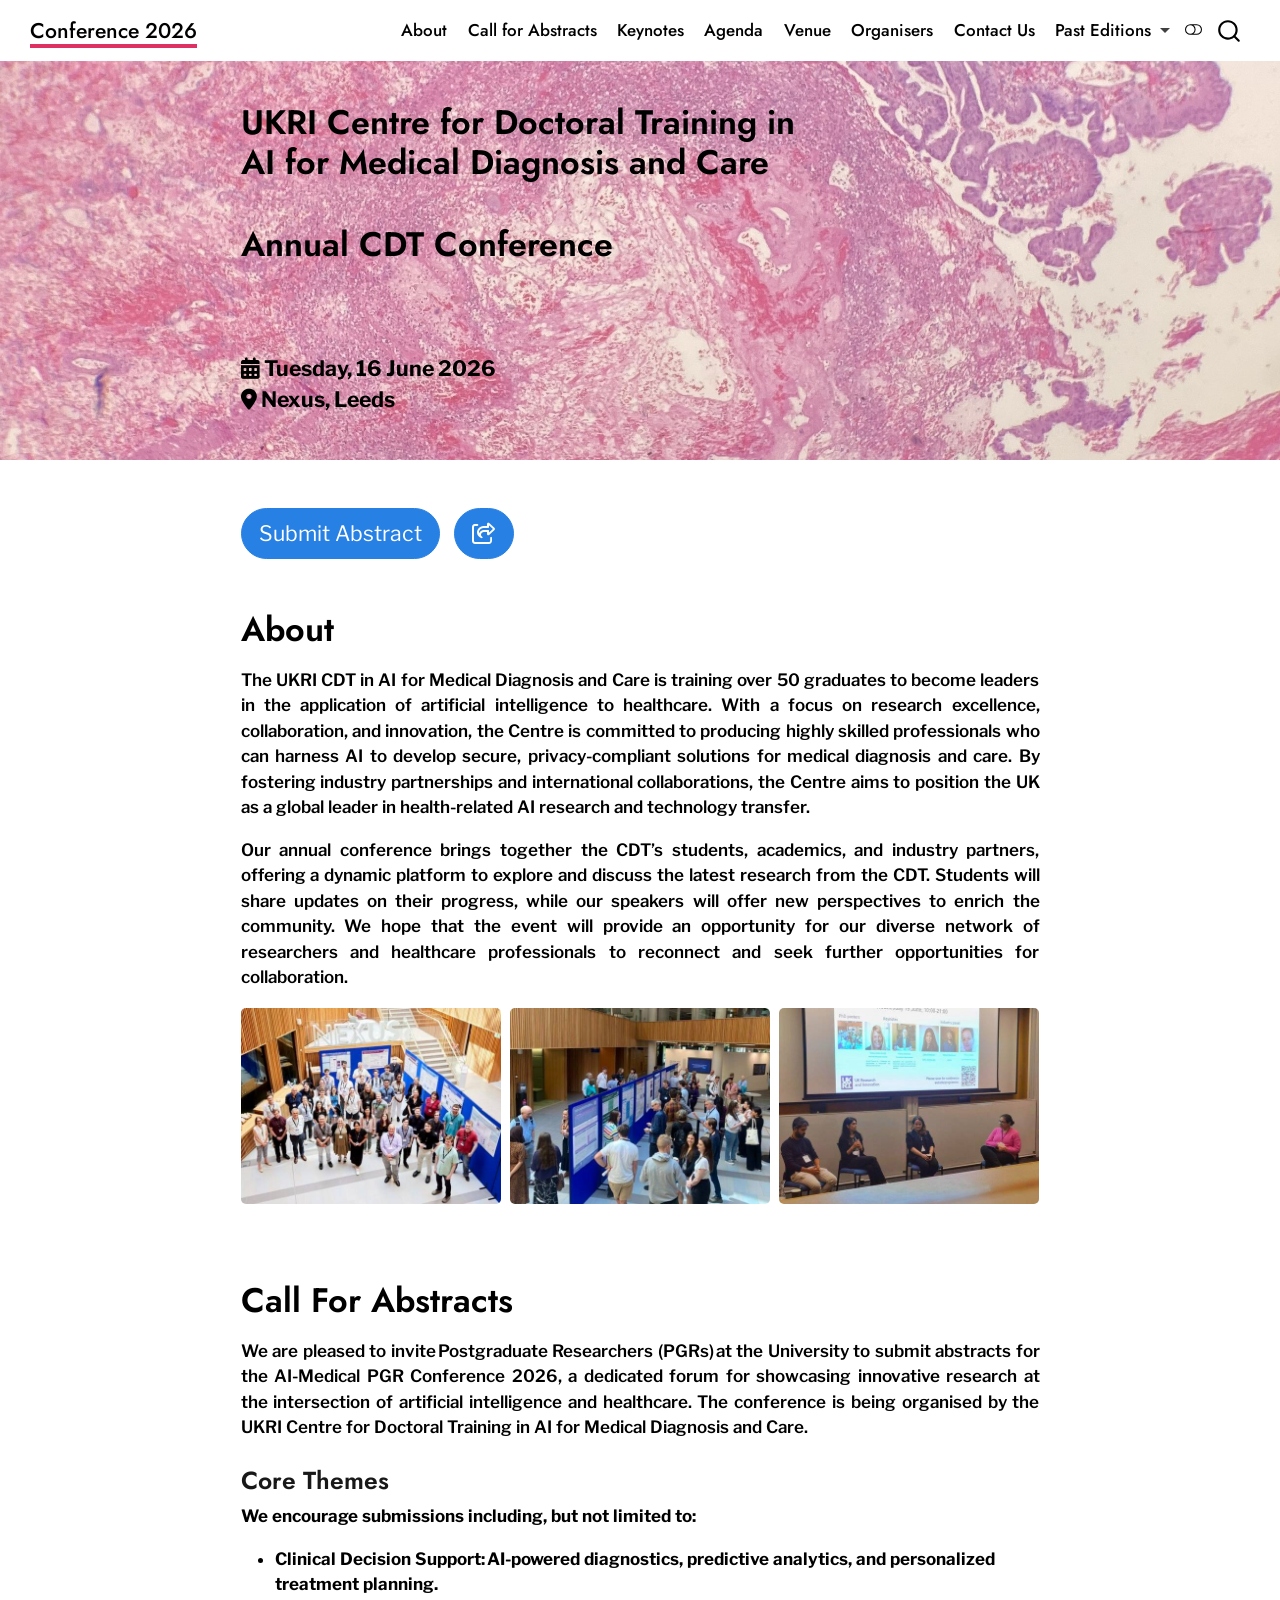
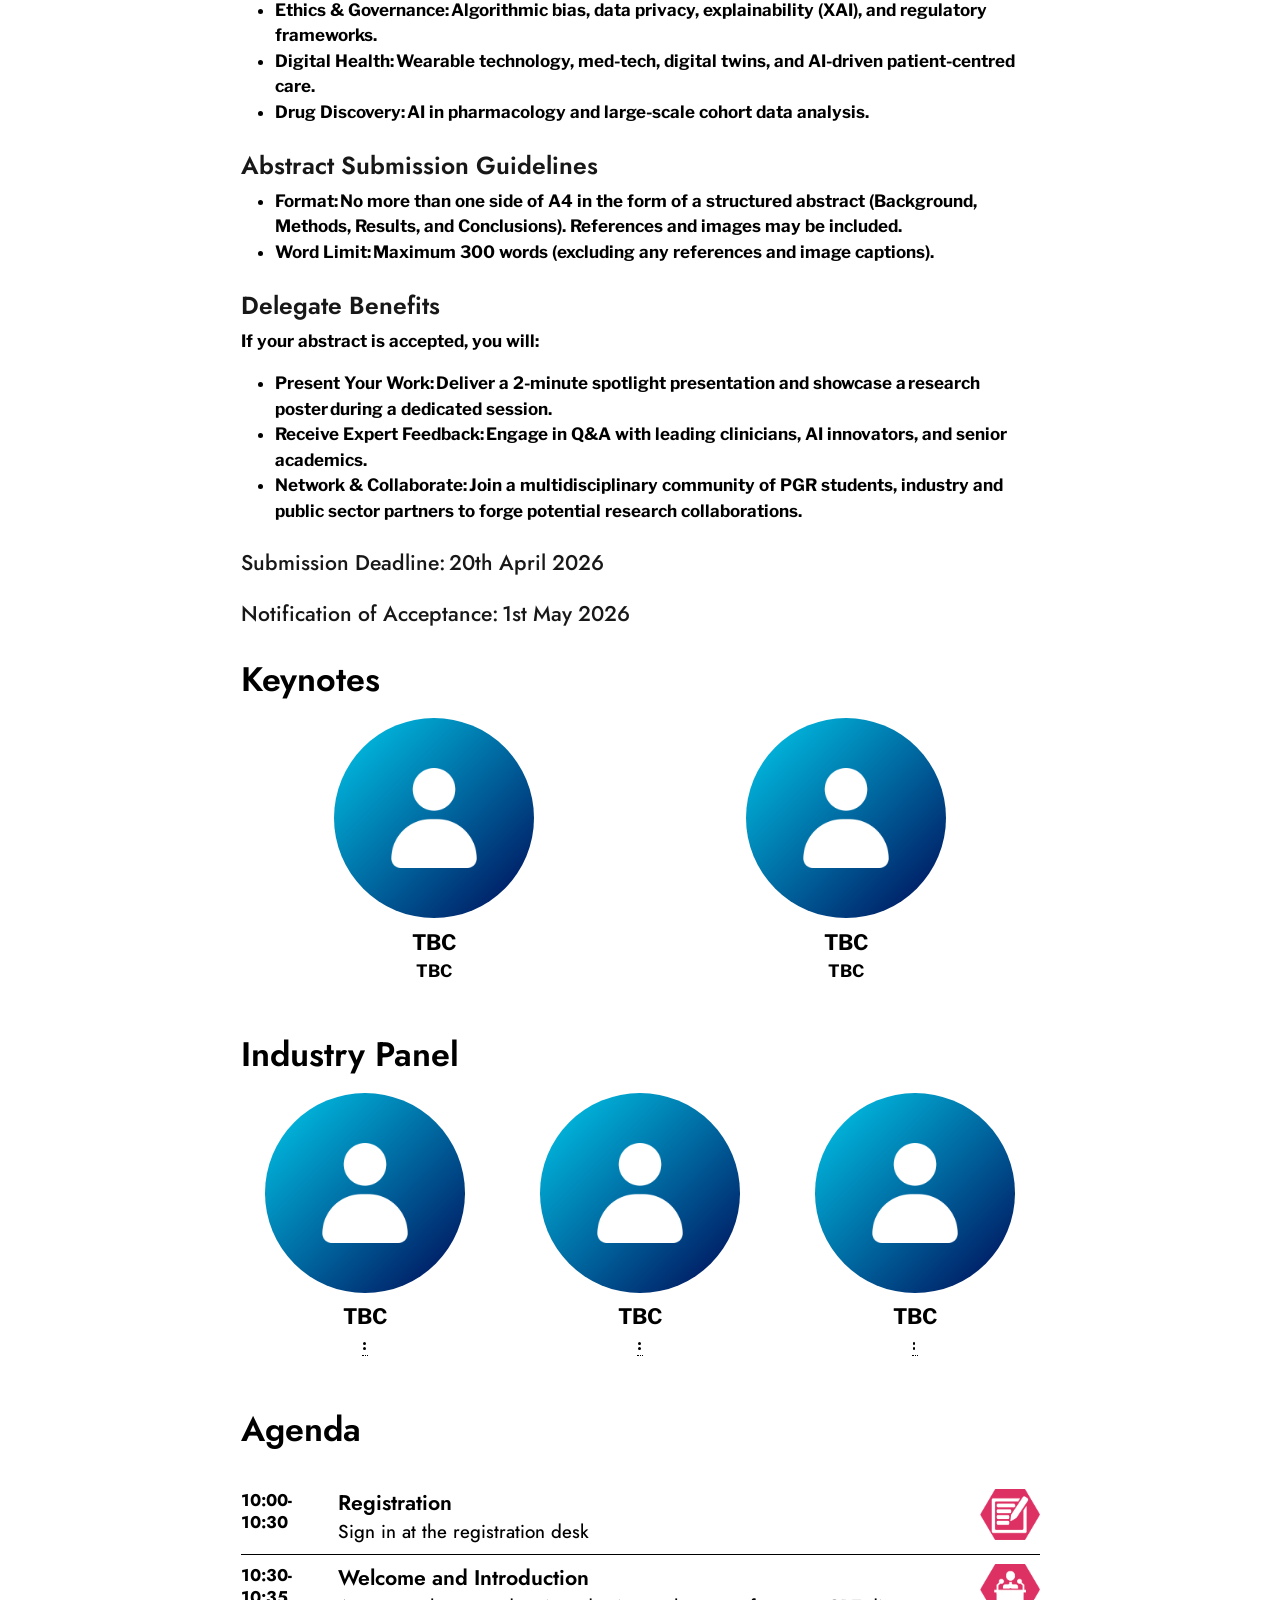
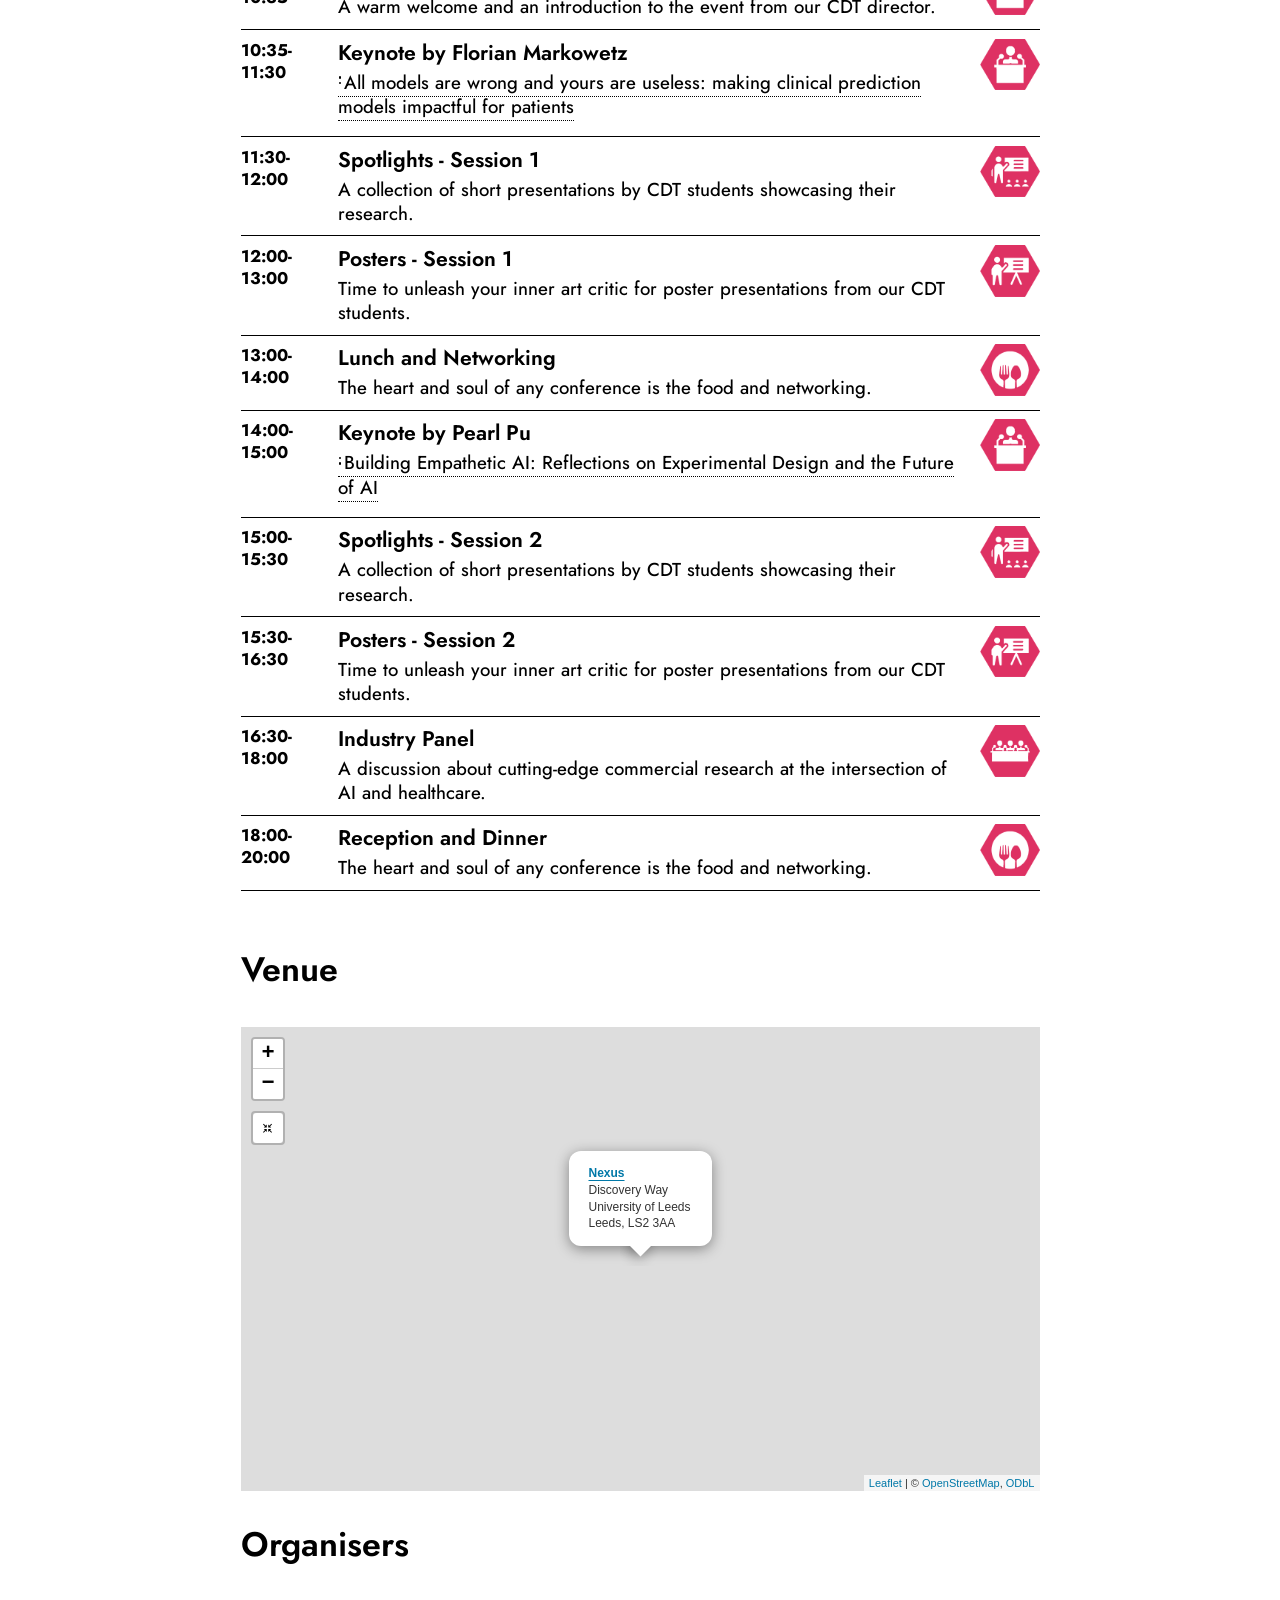
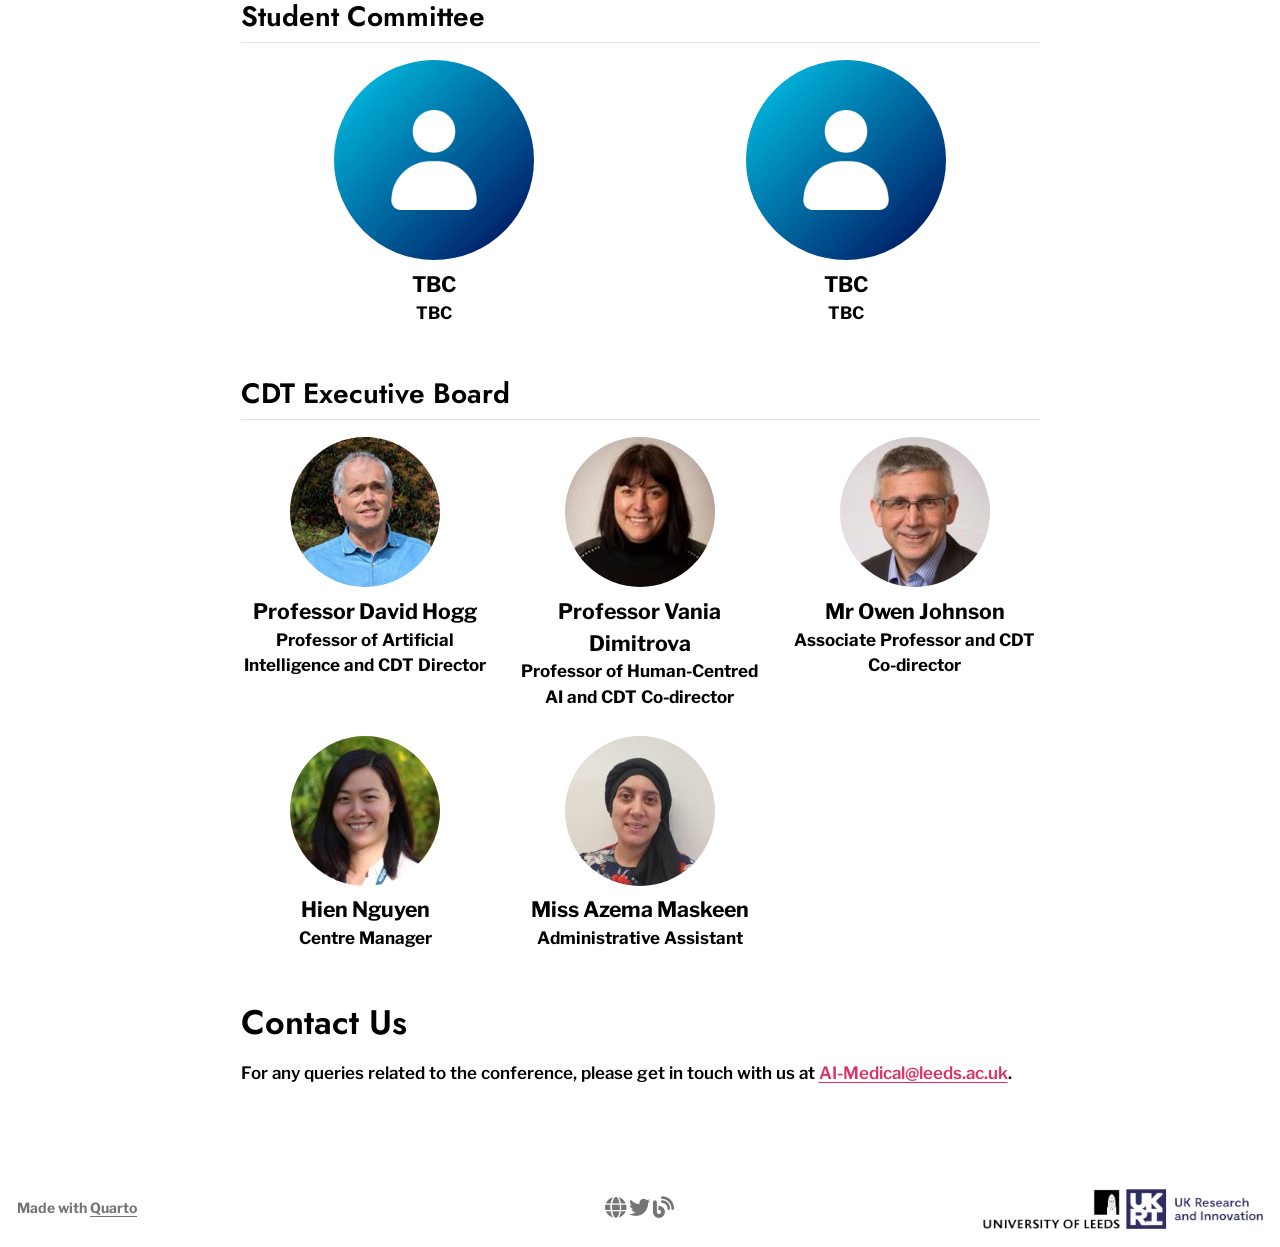
==== docs/index.html @ de6a5429 "Initial commit" ====
<!DOCTYPE html>
<html xmlns="http://www.w3.org/1999/xhtml" lang="en" xml:lang="en"><head>

<meta charset="utf-8">
<meta name="generator" content="quarto-1.6.39">

<meta name="viewport" content="width=device-width, initial-scale=1.0, user-scalable=yes">


<title>AI-Medical CDT Conference 2026 – CDT Conference</title>
<style>
code{white-space: pre-wrap;}
span.smallcaps{font-variant: small-caps;}
div.columns{display: flex; gap: min(4vw, 1.5em);}
div.column{flex: auto; overflow-x: auto;}
div.hanging-indent{margin-left: 1.5em; text-indent: -1.5em;}
ul.task-list{list-style: none;}
ul.task-list li input[type="checkbox"] {
  width: 0.8em;
  margin: 0 0.8em 0.2em -1em; /* quarto-specific, see https://github.com/quarto-dev/quarto-cli/issues/4556 */ 
  vertical-align: middle;
}
</style>


<script src="site_libs/quarto-nav/quarto-nav.js"></script>
<script src="site_libs/quarto-nav/headroom.min.js"></script>
<script src="site_libs/clipboard/clipboard.min.js"></script>
<script src="site_libs/quarto-search/autocomplete.umd.js"></script>
<script src="site_libs/quarto-search/fuse.min.js"></script>
<script src="site_libs/quarto-search/quarto-search.js"></script>
<meta name="quarto:offset" content="./">
<script src="site_libs/quarto-listing/list.min.js"></script>
<script src="site_libs/quarto-listing/quarto-listing.js"></script>
<script src="site_libs/quarto-html/quarto.js"></script>
<script src="site_libs/quarto-html/popper.min.js"></script>
<script src="site_libs/quarto-html/tippy.umd.min.js"></script>
<script src="site_libs/quarto-html/anchor.min.js"></script>
<link href="site_libs/quarto-html/tippy.css" rel="stylesheet">
<link href="site_libs/quarto-html/quarto-syntax-highlighting-e26003cea8cd680ca0c55a263523d882.css" rel="stylesheet" class="quarto-color-scheme" id="quarto-text-highlighting-styles">
<link href="site_libs/quarto-html/quarto-syntax-highlighting-dark-d166b450ba5a8e9f7a0ab969bf6592c1.css" rel="prefetch" class="quarto-color-scheme quarto-color-alternate" id="quarto-text-highlighting-styles">
<script src="site_libs/bootstrap/bootstrap.min.js"></script>
<link href="site_libs/bootstrap/bootstrap-icons.css" rel="stylesheet">
<link href="site_libs/bootstrap/bootstrap-dc52b87512431a1b516de2d7f1ce250f.min.css" rel="stylesheet" append-hash="true" class="quarto-color-scheme" id="quarto-bootstrap" data-mode="light">
<link href="site_libs/bootstrap/bootstrap-dark-e95aaa251c2e192f93ed02ab3acf6971.min.css" rel="prefetch" append-hash="true" class="quarto-color-scheme quarto-color-alternate" id="quarto-bootstrap" data-mode="dark">
<link href="site_libs/quarto-contrib/fontawesome6-1.2.0/all.min.css" rel="stylesheet">
<link href="site_libs/quarto-contrib/fontawesome6-1.2.0/latex-fontsize.css" rel="stylesheet">
<script src="site_libs/quarto-contrib/glightbox/glightbox.min.js"></script>
<link href="site_libs/quarto-contrib/glightbox/glightbox.min.css" rel="stylesheet">
<link href="site_libs/quarto-contrib/glightbox/lightbox.css" rel="stylesheet">
<script id="quarto-search-options" type="application/json">{
  "location": "navbar",
  "copy-button": false,
  "collapse-after": 3,
  "panel-placement": "end",
  "type": "overlay",
  "limit": 50,
  "keyboard-shortcut": [
    "f",
    "/",
    "s"
  ],
  "show-item-context": false,
  "language": {
    "search-no-results-text": "No results",
    "search-matching-documents-text": "matching documents",
    "search-copy-link-title": "Copy link to search",
    "search-hide-matches-text": "Hide additional matches",
    "search-more-match-text": "more match in this document",
    "search-more-matches-text": "more matches in this document",
    "search-clear-button-title": "Clear",
    "search-text-placeholder": "",
    "search-detached-cancel-button-title": "Cancel",
    "search-submit-button-title": "Submit",
    "search-label": "Search"
  }
}</script>
<script>

  window.document.addEventListener("DOMContentLoaded", function (_event) {
    const listingTargetEl = window.document.querySelector('#listing-keynotes .list');
    if (!listingTargetEl) {
      // No listing discovered, do not attach.
      return; 
    }

    const options = {
      valueNames: ['listing-name','listing-affiliation','listing-image','listing-href',{ data: ['index'] },{ data: ['categories'] }],
      
      searchColumns: ["listing-name","listing-affiliation","listing-image","listing-href"],
    };

    window['quarto-listings'] = window['quarto-listings'] || {};
    window['quarto-listings']['listing-keynotes'] = new List('listing-keynotes', options);

    if (window['quarto-listing-loaded']) {
      window['quarto-listing-loaded']();
    }
  });

  window.addEventListener('hashchange',() => {
    if (window['quarto-listing-loaded']) {
      window['quarto-listing-loaded']();
    }
  })
  

  window.document.addEventListener("DOMContentLoaded", function (_event) {
    const listingTargetEl = window.document.querySelector('#listing-exec .list');
    if (!listingTargetEl) {
      // No listing discovered, do not attach.
      return; 
    }

    const options = {
      valueNames: ['listing-name','listing-role','listing-image','listing-href',{ data: ['index'] },{ data: ['categories'] }],
      
      searchColumns: ["listing-name","listing-role","listing-image","listing-href"],
    };

    window['quarto-listings'] = window['quarto-listings'] || {};
    window['quarto-listings']['listing-exec'] = new List('listing-exec', options);

    if (window['quarto-listing-loaded']) {
      window['quarto-listing-loaded']();
    }
  });

  window.addEventListener('hashchange',() => {
    if (window['quarto-listing-loaded']) {
      window['quarto-listing-loaded']();
    }
  })
  

  window.document.addEventListener("DOMContentLoaded", function (_event) {
    const listingTargetEl = window.document.querySelector('#listing-students .list');
    if (!listingTargetEl) {
      // No listing discovered, do not attach.
      return; 
    }

    const options = {
      valueNames: ['listing-name','listing-role','listing-image','listing-href',{ data: ['index'] },{ data: ['categories'] }],
      
      searchColumns: ["listing-name","listing-role","listing-image","listing-href"],
    };

    window['quarto-listings'] = window['quarto-listings'] || {};
    window['quarto-listings']['listing-students'] = new List('listing-students', options);

    if (window['quarto-listing-loaded']) {
      window['quarto-listing-loaded']();
    }
  });

  window.addEventListener('hashchange',() => {
    if (window['quarto-listing-loaded']) {
      window['quarto-listing-loaded']();
    }
  })
  

  window.document.addEventListener("DOMContentLoaded", function (_event) {
    const listingTargetEl = window.document.querySelector('#listing-agenda .list');
    if (!listingTargetEl) {
      // No listing discovered, do not attach.
      return; 
    }

    const options = {
      valueNames: ['listing-time','listing-title','listing-description','listing-logo','listing-abstract',{ data: ['index'] },{ data: ['categories'] }],
      
      searchColumns: ["listing-time","listing-title","listing-description","listing-logo","listing-abstract"],
    };

    window['quarto-listings'] = window['quarto-listings'] || {};
    window['quarto-listings']['listing-agenda'] = new List('listing-agenda', options);

    if (window['quarto-listing-loaded']) {
      window['quarto-listing-loaded']();
    }
  });

  window.addEventListener('hashchange',() => {
    if (window['quarto-listing-loaded']) {
      window['quarto-listing-loaded']();
    }
  })
  

  window.document.addEventListener("DOMContentLoaded", function (_event) {
    const listingTargetEl = window.document.querySelector('#listing-gallery .list');
    if (!listingTargetEl) {
      // No listing discovered, do not attach.
      return; 
    }

    const options = {
      valueNames: ['listing-description',{ data: ['index'] },{ data: ['categories'] }],
      
      searchColumns: ["listing-description"],
    };

    window['quarto-listings'] = window['quarto-listings'] || {};
    window['quarto-listings']['listing-gallery'] = new List('listing-gallery', options);

    if (window['quarto-listing-loaded']) {
      window['quarto-listing-loaded']();
    }
  });

  window.addEventListener('hashchange',() => {
    if (window['quarto-listing-loaded']) {
      window['quarto-listing-loaded']();
    }
  })
  

  window.document.addEventListener("DOMContentLoaded", function (_event) {
    const listingTargetEl = window.document.querySelector('#listing-panel .list');
    if (!listingTargetEl) {
      // No listing discovered, do not attach.
      return; 
    }

    const options = {
      valueNames: ['listing-name','listing-affiliation','listing-role','listing-image','listing-href','listing-bio',{ data: ['index'] },{ data: ['categories'] }],
      
      searchColumns: ["listing-name","listing-affiliation","listing-role","listing-image","listing-href","listing-bio"],
    };

    window['quarto-listings'] = window['quarto-listings'] || {};
    window['quarto-listings']['listing-panel'] = new List('listing-panel', options);

    if (window['quarto-listing-loaded']) {
      window['quarto-listing-loaded']();
    }
  });

  window.addEventListener('hashchange',() => {
    if (window['quarto-listing-loaded']) {
      window['quarto-listing-loaded']();
    }
  })
  </script>
<style>html{ scroll-behavior: smooth; }</style>
<style>

      .quarto-title-block .quarto-title-banner h1,
      .quarto-title-block .quarto-title-banner h2,
      .quarto-title-block .quarto-title-banner h3,
      .quarto-title-block .quarto-title-banner h4,
      .quarto-title-block .quarto-title-banner h5,
      .quarto-title-block .quarto-title-banner h6
      {
        color: #000000;
      }

      .quarto-title-block .quarto-title-banner {
        color: #000000;
background: #00000000;
      }
</style>
<script src="site_libs/htmlwidgets-1.6.4/htmlwidgets.js"></script>

<script src="site_libs/jquery-3.6.0/jquery-3.6.0.min.js"></script>

<link href="site_libs/leaflet-1.3.1/leaflet.css" rel="stylesheet">

<script src="site_libs/leaflet-1.3.1/leaflet.js"></script>

<link href="site_libs/leafletfix-1.0.0/leafletfix.css" rel="stylesheet">

<script src="site_libs/proj4-2.6.2/proj4.min.js"></script>

<script src="site_libs/Proj4Leaflet-1.0.1/proj4leaflet.js"></script>

<link href="site_libs/rstudio_leaflet-1.3.1/rstudio_leaflet.css" rel="stylesheet">

<script src="site_libs/leaflet-binding-2.2.2/leaflet.js"></script>

<link href="site_libs/leaflet-easybutton-1.3.1/easy-button.css" rel="stylesheet">

<script src="site_libs/leaflet-easybutton-1.3.1/easy-button.js"></script>

<script src="site_libs/leaflet-easybutton-1.3.1/EasyButton-binding.js"></script>

<link href="site_libs/ionicons-2.0.1/ionicons.min.css" rel="stylesheet">

<style>
#title-block-header.quarto-title-block.default .quarto-title-meta {
  color: #ffffff;
}
.quarto-title-block .quarto-title-banner {
  height: 0;
  background-position-y: center;
}
#title-block-header {
  background-image: url(./assets/imgs/banner_cropped.jpg);
  background-size: cover;
  background-position-y: center;
  height: 400px;
}
</style>
<script type="module" src="share-button.js"></script>
<script src="nutshell.js"></script>
<script>
Nutshell.setOptions({
  startOnLoad: true,
  lang: 'en',
  dontEmbedHeadings: true
});
</script>

  <script src="https://cdnjs.cloudflare.com/polyfill/v3/polyfill.min.js?features=es6"></script>
  <script src="https://cdn.jsdelivr.net/npm/mathjax@3/es5/tex-chtml-full.js" type="text/javascript"></script>

<script type="text/javascript">
const typesetMath = (el) => {
  if (window.MathJax) {
    // MathJax Typeset
    window.MathJax.typeset([el]);
  } else if (window.katex) {
    // KaTeX Render
    var mathElements = el.getElementsByClassName("math");
    var macros = [];
    for (var i = 0; i < mathElements.length; i++) {
      var texText = mathElements[i].firstChild;
      if (mathElements[i].tagName == "SPAN") {
        window.katex.render(texText.data, mathElements[i], {
          displayMode: mathElements[i].classList.contains('display'),
          throwOnError: false,
          macros: macros,
          fleqn: false
        });
      }
    }
  }
}
window.Quarto = {
  typesetMath
};
</script>

<link rel="stylesheet" href="assets/styles/styles.css">
</head>

<body class="nav-fixed fullcontent">

<div id="quarto-search-results"></div>
  <header id="quarto-header" class="headroom fixed-top quarto-banner">
    <nav class="navbar navbar-expand-lg " data-bs-theme="dark">
      <div class="navbar-container container-fluid">
      <div class="navbar-brand-container mx-auto">
    <a class="navbar-brand" href="./index.html">
    <span class="navbar-title">Conference 2026<span class="icon-line"></span></span>
    </a>
  </div>
            <div id="quarto-search" class="" title="Search"></div>
          <button class="navbar-toggler" type="button" data-bs-toggle="collapse" data-bs-target="#navbarCollapse" aria-controls="navbarCollapse" role="menu" aria-expanded="false" aria-label="Toggle navigation" onclick="if (window.quartoToggleHeadroom) { window.quartoToggleHeadroom(); }">
  <span class="navbar-toggler-icon"></span>
</button>
          <div class="collapse navbar-collapse" id="navbarCollapse">
            <ul class="navbar-nav navbar-nav-scroll ms-auto">
  <li class="nav-item">
    <a class="nav-link" href="./index.html#sec-about"> 
<span class="menu-text">About</span></a>
  </li>  
  <li class="nav-item">
    <a class="nav-link" href="./index.html#sec-cfa"> 
<span class="menu-text">Call for Abstracts</span></a>
  </li>  
  <li class="nav-item">
    <a class="nav-link" href="./index.html#sec-keynotes"> 
<span class="menu-text">Keynotes</span></a>
  </li>  
  <li class="nav-item">
    <a class="nav-link" href="./index.html#sec-agenda"> 
<span class="menu-text">Agenda</span></a>
  </li>  
  <li class="nav-item">
    <a class="nav-link" href="./index.html#sec-venue"> 
<span class="menu-text">Venue</span></a>
  </li>  
  <li class="nav-item">
    <a class="nav-link" href="./index.html#sec-organisers"> 
<span class="menu-text">Organisers</span></a>
  </li>  
  <li class="nav-item">
    <a class="nav-link" href="./index.html#sec-contact"> 
<span class="menu-text">Contact Us</span></a>
  </li>  
  <li class="nav-item dropdown ">
    <a class="nav-link dropdown-toggle" href="#" id="nav-menu-past-editions" role="link" data-bs-toggle="dropdown" aria-expanded="false">
 <span class="menu-text">Past Editions</span>
    </a>
    <ul class="dropdown-menu dropdown-menu-end" aria-labelledby="nav-menu-past-editions">    
        <li>
    <a class="dropdown-item" href="https://ai-medical-cdt.github.io/conference2025/" target="_blank">
 <span class="dropdown-text">2025</span></a>
  </li>  
        <li>
    <a class="dropdown-item" href="https://sites.google.com/view/leedsaimedicalcdtconference?usp=sharing" target="_blank">
 <span class="dropdown-text">2024</span></a>
  </li>  
    </ul>
  </li>
</ul>
          </div> <!-- /navcollapse -->
            <div class="quarto-navbar-tools">
  <a href="" class="quarto-color-scheme-toggle quarto-navigation-tool  px-1" onclick="window.quartoToggleColorScheme(); return false;" title="Toggle dark mode"><i class="bi"></i></a>
</div>
      </div> <!-- /container-fluid -->
    </nav>
</header>
<!-- content -->
<header id="title-block-header" class="quarto-title-block default page-columns page-full">
  <div class="quarto-title-banner page-columns page-full">
    <div class="quarto-title column-body">
      <h1 class="title">UKRI Centre for Doctoral Training in<br>AI for Medical Diagnosis and Care<br><br>Annual CDT Conference<br><b><br><br></b></h1><b>
            <p class="subtitle lead"><i class="fa-solid fa-calendar-days" aria-label="calendar-days"></i><b> Tuesday, 16 June 2026<br> <i class="fa-solid fa-location-dot" aria-label="location-dot"></i> Nexus, Leeds</b></p>
                      </b></div><b>
  </b></div><b>
    
  
  <div class="quarto-title-meta">

      
    
      
    </div>
    
  
  </b></header><div id="quarto-content" class="quarto-container page-columns page-rows-contents page-layout-article page-navbar">
<!-- sidebar -->
<!-- margin-sidebar -->
    
<!-- main -->
<main class="content quarto-banner-title-block" id="quarto-document-content">


<b>


<div class="button-container">
<p><a href="https://forms.office.com/Pages/DesignPageV2.aspx?subpage=design&amp;id=qO3qvR3IzkWGPlIypTW3y2wmHvEELqdHoIHnqYLBNixUOVRaVkM0MVZLUFRUUEtCV0JDRkpOOE4xNC4u" class="btn btn-primary btn-lg mb-0 rounded-pill" role="button" style="margin-right:10px" target="_blank">Submit Abstract</a> <share-button> <button type="button" class="btn btn-primary btn-lg mb-0 rounded-pill"><i class="fa-regular fa-share-from-square"></i></button> </share-button></p>
</div>
<section id="sec-about" class="level1">
<h1>About</h1>
<div style="text-align: justify; font-weight:600">
<p>The UKRI CDT in AI for Medical Diagnosis and Care is training over 50 graduates to become leaders in the application of artificial intelligence to healthcare. With a focus on research excellence, collaboration, and innovation, the Centre is committed to producing highly skilled professionals who can harness AI to develop secure, privacy-compliant solutions for medical diagnosis and care. By fostering industry partnerships and international collaborations, the Centre aims to position the UK as a global leader in health-related AI research and technology transfer.</p>
<p>Our annual conference brings together the CDT’s students, academics, and industry partners, offering a dynamic platform to explore and discuss the latest research from the CDT. Students will share updates on their progress, while our speakers will offer new perspectives to enrich the community. We hope that the event will provide an opportunity for our diverse network of researchers and healthcare professionals to reconnect and seek further opportunities for collaboration.</p>
</div>
<div id="listing-gallery" class="quarto-listing quarto-listing-container-custom">
<style type="text/css">
.grid-gallery {
  columns: 3 200px;
  column-gap: 0.5rem;
  width: 100%;
  margin: 0 auto;
}
.grid-item {
  width: 150px;
  margin: 0 0.5rem 0.5rem 0;
  display: inline-block;
  width: 100%;
  border-radius: 5px;
}
img.grid-item {
  width: 100%;
  transition: all .25s ease-in-out;
}
img.grid-item:hover {
  transform: scale(1.025);
}
</style>
<div class="grid-gallery">
<div>
<p><a href="assets/imgs/gallery/conf2022.jpg" class="lightbox" data-gallery="quarto-grid-gallery" data-glightbox="description: .lightbox-desc-2;"><img src="assets/imgs/gallery/conf2022.jpg" class="grid-item img-fluid" loading="lazy"></a></p>
</div>
<div>
<p><a href="assets/imgs/gallery/conf2023.jpg" class="lightbox" data-gallery="quarto-grid-gallery" data-glightbox="description: .lightbox-desc-3;"><img src="assets/imgs/gallery/conf2023.jpg" class="grid-item img-fluid" loading="lazy"></a></p>
</div>
<div>
<p><a href="assets/imgs/gallery/conf2024.jpg" class="lightbox" data-gallery="quarto-grid-gallery" data-glightbox="description: .lightbox-desc-4;"><img src="assets/imgs/gallery/conf2024.jpg" class="grid-item img-fluid" loading="lazy"></a></p>
</div>
</div>
<div class="listing-no-matching d-none">
No matching items
</div>
</div>
</section>
<section id="sec-cfa" class="level1">
<h1>Call For Abstracts</h1>
<div style="text-align: justify; font-weight:600">
<p>We are pleased to invite Postgraduate Researchers (PGRs) at the University to submit abstracts for the AI-Medical PGR Conference 2026, a dedicated forum for showcasing innovative research at the intersection of artificial intelligence and healthcare. The conference is being organised by the UKRI Centre for Doctoral Training in AI for Medical Diagnosis and Care.</p>
</div>
<section id="core-themes" class="level3">
<h3 class="anchored" data-anchor-id="core-themes">Core Themes</h3>
<p>We encourage submissions including, but not limited to:</p>
<ul>
<li>Clinical Decision Support: AI-powered diagnostics, predictive analytics, and personalized treatment planning.</li>
<li>Ethics &amp; Governance: Algorithmic bias, data privacy, explainability (XAI), and regulatory frameworks.</li>
<li>Digital Health: Wearable technology, med-tech, digital twins, and AI-driven patient-centred care.</li>
<li>Drug Discovery: AI in pharmacology and large-scale cohort data analysis.</li>
</ul>
</section>
<section id="abstract-submission-guidelines" class="level3">
<h3 class="anchored" data-anchor-id="abstract-submission-guidelines">Abstract Submission Guidelines</h3>
<ul>
<li>Format: No more than one side of A4 in the form of a structured abstract (Background, Methods, Results, and Conclusions). References and images may be included.</li>
<li>Word Limit: Maximum 300 words (excluding any references and image captions).</li>
</ul>
</section>
<section id="delegate-benefits" class="level3">
<h3 class="anchored" data-anchor-id="delegate-benefits">Delegate Benefits</h3>
<p>If your abstract is accepted, you will:</p>
<ul>
<li>Present Your Work: Deliver a 2-minute spotlight presentation and showcase a research poster during a dedicated session.</li>
<li>Receive Expert Feedback: Engage in Q&amp;A with leading clinicians, AI innovators, and senior academics.</li>
<li>Network &amp; Collaborate: Join a multidisciplinary community of PGR students, industry and public sector partners to forge potential research collaborations.</li>
</ul>
<section id="submission-deadline-20th-april-2026" class="level4">
<h4 class="anchored" data-anchor-id="submission-deadline-20th-april-2026">Submission Deadline: 20th April 2026</h4>
</section>
<section id="notification-of-acceptance-1st-may-2026" class="level4">
<h4 class="anchored" data-anchor-id="notification-of-acceptance-1st-may-2026">Notification of Acceptance: 1st May 2026</h4>
</section>
</section>
</section>
<section id="sec-keynotes" class="level1">
<h1>Keynotes</h1>
<div id="listing-keynotes" class="quarto-listing quarto-listing-container-custom">
<div class="d-grid gap-4" style="grid-template-columns: repeat(auto-fit, minmax(250px, 1fr));">

    <div class="text-center">
        <a href="" class="listing-title" target="_blank"><img class="rounded-circle img-fluid" src="assets/imgs/placeholder.png" style="max-width: 200px"></a>
        <p class="fs-4 mt-2 mb-0">TBC</p>
        <p class="mb-0">TBC</p>
    </div>

    <div class="text-center">
        <a href="" class="listing-title" target="_blank"><img class="rounded-circle img-fluid" src="assets/imgs/placeholder.png" style="max-width: 200px"></a>
        <p class="fs-4 mt-2 mb-0">TBC</p>
        <p class="mb-0">TBC</p>
    </div>

</div>
<div class="listing-no-matching d-none">
No matching items
</div>
</div>
</section>
<section id="sec-panel" class="level1">
<h1>Industry Panel</h1>
<div id="listing-panel" class="quarto-listing quarto-listing-container-custom">
<div class="d-grid gap-4" style="grid-template-columns: repeat(auto-fit, minmax(200px, 1fr));">

    <div class="text-center">
        <a href="" class="listing-title" target="_blank"><img class="rounded-circle img-fluid" src="assets/imgs/placeholder.png" style="max-width: 200px"></a>
        <p class="fs-4 mt-2 mb-0" style="font-size: 150px;">TBC</p>
        <p class="mb-0" style="font-weight: 350;"><a href="listings/bio_general.html" style="font-weight: bold;">:</a></p>
    </div>

    <div class="text-center">
        <a href="" class="listing-title" target="_blank"><img class="rounded-circle img-fluid" src="assets/imgs/placeholder.png" style="max-width: 200px"></a>
        <p class="fs-4 mt-2 mb-0" style="font-size: 150px;">TBC</p>
        <p class="mb-0" style="font-weight: 350;"><a href="listings/bio_general.html" style="font-weight: bold;">:</a></p>
    </div>

    <div class="text-center">
        <a href="" class="listing-title" target="_blank"><img class="rounded-circle img-fluid" src="assets/imgs/placeholder.png" style="max-width: 200px"></a>
        <p class="fs-4 mt-2 mb-0" style="font-size: 150px;">TBC</p>
        <p class="mb-0" style="font-weight: 350;"><a href="listings/bio_general.html" style="font-weight: bold;">:</a></p>
    </div>

</div>
<div class="listing-no-matching d-none">
No matching items
</div>
</div>
</section>
<section id="sec-agenda" class="level1">
<h1>Agenda</h1>
<hr style="height:3pt; visibility:hidden;">
<div id="listing-agenda" class="quarto-listing quarto-listing-container-custom">
<div class="events">
    
    <div class="event-entry">
        <span class="event-time">10:00-10:30</span>
        <div class="body">
            <p class="event-title">Registration</p>
            
            <p class="event-description">Sign in at the registration desk</p>
            
        </div>
        <div class="logo">
            
            <img src="assets/imgs/icons/reg.png" alt="Registration" title="Registration">
            
        </div>
    </div>
    
    <div class="event-entry">
        <span class="event-time">10:30-10:35</span>
        <div class="body">
            <p class="event-title">Welcome and Introduction</p>
            
            <p class="event-description">A warm welcome and an introduction to the event from our CDT director.</p>
            
        </div>
        <div class="logo">
            
            <img src="assets/imgs/icons/keynote.png" alt="Welcome and Introduction" title="Welcome and Introduction">
            
        </div>
    </div>
    
    <div class="event-entry">
        <span class="event-time">10:35-11:30</span>
        <div class="body">
            <p class="event-title">Keynote by Florian Markowetz</p>
            
            <p><a href="listings/keynote1_abs.html" class="event-description">:All models are wrong and yours are useless: making clinical prediction models impactful for patients</a></p>
            
        </div>
        <div class="logo">
            
            <img src="assets/imgs/icons/keynote.png" alt="Keynote by Florian Markowetz" title="Keynote by Florian Markowetz">
            
        </div>
    </div>
    
    <div class="event-entry">
        <span class="event-time">11:30-12:00</span>
        <div class="body">
            <p class="event-title">Spotlights - Session 1</p>
            
            <p class="event-description">A collection of short presentations by CDT students showcasing their research.</p>
            
        </div>
        <div class="logo">
            
            <img src="assets/imgs/icons/spotlight.png" alt="Spotlights - Session 1" title="Spotlights - Session 1">
            
        </div>
    </div>
    
    <div class="event-entry">
        <span class="event-time">12:00-13:00</span>
        <div class="body">
            <p class="event-title">Posters - Session 1</p>
            
            <p class="event-description">Time to unleash your inner art critic for poster presentations from our CDT students.</p>
            
        </div>
        <div class="logo">
            
            <img src="assets/imgs/icons/poster.png" alt="Posters - Session 1" title="Posters - Session 1">
            
        </div>
    </div>
    
    <div class="event-entry">
        <span class="event-time">13:00-14:00</span>
        <div class="body">
            <p class="event-title">Lunch and Networking</p>
            
            <p class="event-description">The heart and soul of any conference is the food and networking.</p>
            
        </div>
        <div class="logo">
            
            <img src="assets/imgs/icons/food.png" alt="Lunch and Networking" title="Lunch and Networking">
            
        </div>
    </div>
    
    <div class="event-entry">
        <span class="event-time">14:00-15:00</span>
        <div class="body">
            <p class="event-title">Keynote by Pearl Pu</p>
            
            <p><a href="listings/keynote2_abs.html" class="event-description">:Building Empathetic AI: Reflections on Experimental Design and the Future of AI</a></p>
            
        </div>
        <div class="logo">
            
            <img src="assets/imgs/icons/keynote.png" alt="Keynote by Pearl Pu" title="Keynote by Pearl Pu">
            
        </div>
    </div>
    
    <div class="event-entry">
        <span class="event-time">15:00-15:30</span>
        <div class="body">
            <p class="event-title">Spotlights - Session 2</p>
            
            <p class="event-description">A collection of short presentations by CDT students showcasing their research.</p>
            
        </div>
        <div class="logo">
            
            <img src="assets/imgs/icons/spotlight.png" alt="Spotlights - Session 2" title="Spotlights - Session 2">
            
        </div>
    </div>
    
    <div class="event-entry">
        <span class="event-time">15:30-16:30</span>
        <div class="body">
            <p class="event-title">Posters - Session 2</p>
            
            <p class="event-description">Time to unleash your inner art critic for poster presentations from our CDT students.</p>
            
        </div>
        <div class="logo">
            
            <img src="assets/imgs/icons/poster.png" alt="Posters - Session 2" title="Posters - Session 2">
            
        </div>
    </div>
    
    <div class="event-entry">
        <span class="event-time">16:30-18:00</span>
        <div class="body">
            <p class="event-title">Industry Panel</p>
            
            <p class="event-description">A discussion about cutting-edge commercial research at the intersection of AI and healthcare.</p>
            
        </div>
        <div class="logo">
            
            <img src="assets/imgs/icons/panel.png" alt="Industry Panel" title="Industry Panel">
            
        </div>
    </div>
    
    <div class="event-entry">
        <span class="event-time">18:00-20:00</span>
        <div class="body">
            <p class="event-title">Reception and Dinner</p>
            
            <p class="event-description">The heart and soul of any conference is the food and networking.</p>
            
        </div>
        <div class="logo">
            
            <img src="assets/imgs/icons/food.png" alt="Reception and Dinner" title="Reception and Dinner">
            
        </div>
    </div>
    
</div>
<div class="listing-no-matching d-none">
No matching items
</div>
</div>
</section>
<section id="sec-venue" class="level1">
<h1>Venue</h1>
<hr style="height:1.5pt; visibility:hidden;">
<div class="cell">
<div class="cell-output-display">
<div class="leaflet html-widget html-fill-item" id="htmlwidget-1872ab453662cec3ecfa" style="width:100%;height:464px;"></div>
<script type="application/json" data-for="htmlwidget-1872ab453662cec3ecfa">{"x":{"options":{"crs":{"crsClass":"L.CRS.EPSG3857","code":null,"proj4def":null,"projectedBounds":null,"options":{}}},"setView":[[53.805251,-1.550028],15,[]],"calls":[{"method":"addTiles","args":["https://{s}.tile.openstreetmap.org/{z}/{x}/{y}.png",null,null,{"minZoom":0,"maxZoom":18,"tileSize":256,"subdomains":"abc","errorTileUrl":"","tms":false,"noWrap":false,"zoomOffset":0,"zoomReverse":false,"opacity":1,"zIndex":1,"detectRetina":false,"attribution":"&copy; <a href=\"https://openstreetmap.org/copyright/\">OpenStreetMap<\/a>,  <a href=\"https://opendatacommons.org/licenses/odbl/\">ODbL<\/a>"}]},{"method":"addEasyButton","args":[{"icon":"ion-arrow-shrink","title":"Reset View","onClick":"function(btn, map){ map.setView(map._initialCenter, map._initialZoom); }","position":"topleft"}]},{"method":"addPopups","args":[53.805251,-1.550028,"<a href='https://www.google.co.uk/maps/dir//Nexus+-+University+of+Leeds,+Discovery+Way,+Leeds+LS2+3AA/@53.8052821,-1.5502785,15z/data=!4m9!4m8!1m0!1m5!1m1!1s0x48795c028b513609:0x6014fd660699c8ee!2m2!1d-1.5502785!2d53.8052821!3e0' target='_blank' style='font-weight:bold'>Nexus<\/a><br/>Discovery Way<br/>University of Leeds<br/>Leeds, LS2 3AA",null,null,{"maxWidth":300,"minWidth":50,"autoPan":true,"keepInView":false,"closeButton":false,"closeOnClick":false,"className":"","autoClose":false}]}],"limits":{"lat":[53.805251,53.805251],"lng":[-1.550028,-1.550028]}},"evals":["calls.1.args.0.onClick"],"jsHooks":{"render":[{"code":"function(el, x, data) {\n  return (\nfunction(el, x){\n  var map = this;\n  map.whenReady(function(){\n    map._initialCenter = map.getCenter();\n    map._initialZoom = map.getZoom();\n  });\n}).call(this.getMap(), el, x, data);\n}","data":null}]}}</script>
</div>
</div>
</section>
<section id="sec-organisers" class="level1">
<h1>Organisers</h1>
<section id="student-committee" class="level2">
<h2 class="anchored" data-anchor-id="student-committee">Student Committee</h2>
<div id="listing-students" class="quarto-listing quarto-listing-container-custom">
<div class="d-grid gap-4" style="grid-template-columns: repeat(auto-fit, minmax(200px, 1fr));">

    <div class="text-center">
        
            <img class="rounded-circle img-fluid" src="assets/imgs/placeholder.png" style="max-width: 200px">
        
        <p class="fs-4 mt-2 mb-0">TBC</p>
        <p class="mb-0">TBC</p>
    </div>

    <div class="text-center">
        
            <img class="rounded-circle img-fluid" src="assets/imgs/placeholder.png" style="max-width: 200px">
        
        <p class="fs-4 mt-2 mb-0">TBC</p>
        <p class="mb-0">TBC</p>
    </div>

</div>
<div class="listing-no-matching d-none">
No matching items
</div>
</div>
</section>
<section id="cdt-executive-board" class="level2">
<h2 class="anchored" data-anchor-id="cdt-executive-board">CDT Executive Board</h2>
<div id="listing-exec" class="quarto-listing quarto-listing-container-custom">
<div class="d-grid gap-4" style="grid-template-columns: repeat(auto-fit, minmax(200px, 1fr));">

    <div class="text-center">
        
            <a href="https://eps.leeds.ac.uk/computing/staff/84/professor-david-hogg" target="_blank" class="listing-title"><img class="rounded-circle img-fluid" src="assets/imgs/exec/david.jpg" style="max-width: 200px"></a>
        
        <p class="fs-4 mt-2 mb-0">Professor David Hogg</p>
        <p class="mb-0">Professor of Artificial Intelligence and CDT Director</p>
    </div>

    <div class="text-center">
        
            <a href="https://eps.leeds.ac.uk/computing/staff/184/professor-vania-dimitrova" target="_blank" class="listing-title"><img class="rounded-circle img-fluid" src="assets/imgs/exec/Vania.jpg" style="max-width: 200px"></a>
        
        <p class="fs-4 mt-2 mb-0">Professor Vania Dimitrova</p>
        <p class="mb-0">Professor of Human-Centred AI and CDT Co-director</p>
    </div>

    <div class="text-center">
        
            <a href="https://eps.leeds.ac.uk/computing/staff/259/owen-johnson" target="_blank" class="listing-title"><img class="rounded-circle img-fluid" src="assets/imgs/exec/owen.jpg" style="max-width: 200px"></a>
        
        <p class="fs-4 mt-2 mb-0">Mr Owen Johnson</p>
        <p class="mb-0">Associate Professor and CDT Co-director</p>
    </div>

    <div class="text-center">
        
            <img class="rounded-circle img-fluid" src="assets/imgs/exec/hien.jpg" style="max-width: 200px">
        
        <p class="fs-4 mt-2 mb-0">Hien Nguyen</p>
        <p class="mb-0">Centre Manager</p>
    </div>

    <div class="text-center">
        
            <img class="rounded-circle img-fluid" src="assets/imgs/exec/azema.jpg" style="max-width: 200px">
        
        <p class="fs-4 mt-2 mb-0">Miss Azema Maskeen</p>
        <p class="mb-0">Administrative Assistant</p>
    </div>

</div>
<div class="listing-no-matching d-none">
No matching items
</div>
</div>
</section>
</section>
<section id="sec-contact" class="level1">
<h1>Contact Us</h1>
<div style="text-align: justify; font-weight:600">
<p>For any queries related to the conference, please get in touch with us at <a href="mailto:AI-Medical@leeds.ac.uk" style="font-weight:600">AI-Medical@leeds.ac.uk</a>.</p>
</div>



<div class="hidden" aria-hidden="true">
<div class="glightbox-desc lightbox-desc-2">
<p>AI-Medical CDT Conference 2022</p>
</div>
<div class="glightbox-desc lightbox-desc-3">
<p>Poster Session of the CDT Conference 2023</p>
</div>
<div class="glightbox-desc lightbox-desc-4">
<p>The industry panel from the 2024 Conference</p>
</div>
</div>
</section>

</b><a onclick="window.scrollTo(0, 0); return false;" role="button" id="quarto-back-to-top"><i class="bi bi-arrow-up"></i> Back to top</a></main><b> <!-- /main -->
<script id="quarto-html-after-body" type="application/javascript">
window.document.addEventListener("DOMContentLoaded", function (event) {
  const toggleBodyColorMode = (bsSheetEl) => {
    const mode = bsSheetEl.getAttribute("data-mode");
    const bodyEl = window.document.querySelector("body");
    if (mode === "dark") {
      bodyEl.classList.add("quarto-dark");
      bodyEl.classList.remove("quarto-light");
    } else {
      bodyEl.classList.add("quarto-light");
      bodyEl.classList.remove("quarto-dark");
    }
  }
  const toggleBodyColorPrimary = () => {
    const bsSheetEl = window.document.querySelector("link#quarto-bootstrap");
    if (bsSheetEl) {
      toggleBodyColorMode(bsSheetEl);
    }
  }
  toggleBodyColorPrimary();  
  const disableStylesheet = (stylesheets) => {
    for (let i=0; i < stylesheets.length; i++) {
      const stylesheet = stylesheets[i];
      stylesheet.rel = 'prefetch';
    }
  }
  const enableStylesheet = (stylesheets) => {
    for (let i=0; i < stylesheets.length; i++) {
      const stylesheet = stylesheets[i];
      stylesheet.rel = 'stylesheet';
    }
  }
  const manageTransitions = (selector, allowTransitions) => {
    const els = window.document.querySelectorAll(selector);
    for (let i=0; i < els.length; i++) {
      const el = els[i];
      if (allowTransitions) {
        el.classList.remove('notransition');
      } else {
        el.classList.add('notransition');
      }
    }
  }
  const toggleGiscusIfUsed = (isAlternate, darkModeDefault) => {
    const baseTheme = document.querySelector('#giscus-base-theme')?.value ?? 'light';
    const alternateTheme = document.querySelector('#giscus-alt-theme')?.value ?? 'dark';
    let newTheme = '';
    if(darkModeDefault) {
      newTheme = isAlternate ? baseTheme : alternateTheme;
    } else {
      newTheme = isAlternate ? alternateTheme : baseTheme;
    }
    const changeGiscusTheme = () => {
      // From: https://github.com/giscus/giscus/issues/336
      const sendMessage = (message) => {
        const iframe = document.querySelector('iframe.giscus-frame');
        if (!iframe) return;
        iframe.contentWindow.postMessage({ giscus: message }, 'https://giscus.app');
      }
      sendMessage({
        setConfig: {
          theme: newTheme
        }
      });
    }
    const isGiscussLoaded = window.document.querySelector('iframe.giscus-frame') !== null;
    if (isGiscussLoaded) {
      changeGiscusTheme();
    }
  }
  const toggleColorMode = (alternate) => {
    // Switch the stylesheets
    const alternateStylesheets = window.document.querySelectorAll('link.quarto-color-scheme.quarto-color-alternate');
    manageTransitions('#quarto-margin-sidebar .nav-link', false);
    if (alternate) {
      enableStylesheet(alternateStylesheets);
      for (const sheetNode of alternateStylesheets) {
        if (sheetNode.id === "quarto-bootstrap") {
          toggleBodyColorMode(sheetNode);
        }
      }
    } else {
      disableStylesheet(alternateStylesheets);
      toggleBodyColorPrimary();
    }
    manageTransitions('#quarto-margin-sidebar .nav-link', true);
    // Switch the toggles
    const toggles = window.document.querySelectorAll('.quarto-color-scheme-toggle');
    for (let i=0; i < toggles.length; i++) {
      const toggle = toggles[i];
      if (toggle) {
        if (alternate) {
          toggle.classList.add("alternate");     
        } else {
          toggle.classList.remove("alternate");
        }
      }
    }
    // Hack to workaround the fact that safari doesn't
    // properly recolor the scrollbar when toggling (#1455)
    if (navigator.userAgent.indexOf('Safari') > 0 && navigator.userAgent.indexOf('Chrome') == -1) {
      manageTransitions("body", false);
      window.scrollTo(0, 1);
      setTimeout(() => {
        window.scrollTo(0, 0);
        manageTransitions("body", true);
      }, 40);  
    }
  }
  const isFileUrl = () => { 
    return window.location.protocol === 'file:';
  }
  const hasAlternateSentinel = () => {  
    let styleSentinel = getColorSchemeSentinel();
    if (styleSentinel !== null) {
      return styleSentinel === "alternate";
    } else {
      return false;
    }
  }
  const setStyleSentinel = (alternate) => {
    const value = alternate ? "alternate" : "default";
    if (!isFileUrl()) {
      window.localStorage.setItem("quarto-color-scheme", value);
    } else {
      localAlternateSentinel = value;
    }
  }
  const getColorSchemeSentinel = () => {
    if (!isFileUrl()) {
      const storageValue = window.localStorage.getItem("quarto-color-scheme");
      return storageValue != null ? storageValue : localAlternateSentinel;
    } else {
      return localAlternateSentinel;
    }
  }
  const darkModeDefault = false;
  let localAlternateSentinel = darkModeDefault ? 'alternate' : 'default';
  // Dark / light mode switch
  window.quartoToggleColorScheme = () => {
    // Read the current dark / light value 
    let toAlternate = !hasAlternateSentinel();
    toggleColorMode(toAlternate);
    setStyleSentinel(toAlternate);
    toggleGiscusIfUsed(toAlternate, darkModeDefault);
  };
  // Ensure there is a toggle, if there isn't float one in the top right
  if (window.document.querySelector('.quarto-color-scheme-toggle') === null) {
    const a = window.document.createElement('a');
    a.classList.add('top-right');
    a.classList.add('quarto-color-scheme-toggle');
    a.href = "";
    a.onclick = function() { try { window.quartoToggleColorScheme(); } catch {} return false; };
    const i = window.document.createElement("i");
    i.classList.add('bi');
    a.appendChild(i);
    window.document.body.appendChild(a);
  }
  // Switch to dark mode if need be
  if (hasAlternateSentinel()) {
    toggleColorMode(true);
  } else {
    toggleColorMode(false);
  }
  const icon = "";
  const anchorJS = new window.AnchorJS();
  anchorJS.options = {
    placement: 'right',
    icon: icon
  };
  anchorJS.add('.anchored');
  const isCodeAnnotation = (el) => {
    for (const clz of el.classList) {
      if (clz.startsWith('code-annotation-')) {                     
        return true;
      }
    }
    return false;
  }
  const onCopySuccess = function(e) {
    // button target
    const button = e.trigger;
    // don't keep focus
    button.blur();
    // flash "checked"
    button.classList.add('code-copy-button-checked');
    var currentTitle = button.getAttribute("title");
    button.setAttribute("title", "Copied!");
    let tooltip;
    if (window.bootstrap) {
      button.setAttribute("data-bs-toggle", "tooltip");
      button.setAttribute("data-bs-placement", "left");
      button.setAttribute("data-bs-title", "Copied!");
      tooltip = new bootstrap.Tooltip(button, 
        { trigger: "manual", 
          customClass: "code-copy-button-tooltip",
          offset: [0, -8]});
      tooltip.show();    
    }
    setTimeout(function() {
      if (tooltip) {
        tooltip.hide();
        button.removeAttribute("data-bs-title");
        button.removeAttribute("data-bs-toggle");
        button.removeAttribute("data-bs-placement");
      }
      button.setAttribute("title", currentTitle);
      button.classList.remove('code-copy-button-checked');
    }, 1000);
    // clear code selection
    e.clearSelection();
  }
  const getTextToCopy = function(trigger) {
      const codeEl = trigger.previousElementSibling.cloneNode(true);
      for (const childEl of codeEl.children) {
        if (isCodeAnnotation(childEl)) {
          childEl.remove();
        }
      }
      return codeEl.innerText;
  }
  const clipboard = new window.ClipboardJS('.code-copy-button:not([data-in-quarto-modal])', {
    text: getTextToCopy
  });
  clipboard.on('success', onCopySuccess);
  if (window.document.getElementById('quarto-embedded-source-code-modal')) {
    const clipboardModal = new window.ClipboardJS('.code-copy-button[data-in-quarto-modal]', {
      text: getTextToCopy,
      container: window.document.getElementById('quarto-embedded-source-code-modal')
    });
    clipboardModal.on('success', onCopySuccess);
  }
    var localhostRegex = new RegExp(/^(?:http|https):\/\/localhost\:?[0-9]*\//);
    var mailtoRegex = new RegExp(/^mailto:/);
      var filterRegex = new RegExp('/' + window.location.host + '/');
    var isInternal = (href) => {
        return filterRegex.test(href) || localhostRegex.test(href) || mailtoRegex.test(href);
    }
    // Inspect non-navigation links and adorn them if external
 	var links = window.document.querySelectorAll('a[href]:not(.nav-link):not(.navbar-brand):not(.toc-action):not(.sidebar-link):not(.sidebar-item-toggle):not(.pagination-link):not(.no-external):not([aria-hidden]):not(.dropdown-item):not(.quarto-navigation-tool):not(.about-link)');
    for (var i=0; i<links.length; i++) {
      const link = links[i];
      if (!isInternal(link.href)) {
        // undo the damage that might have been done by quarto-nav.js in the case of
        // links that we want to consider external
        if (link.dataset.originalHref !== undefined) {
          link.href = link.dataset.originalHref;
        }
      }
    }
  function tippyHover(el, contentFn, onTriggerFn, onUntriggerFn) {
    const config = {
      allowHTML: true,
      maxWidth: 500,
      delay: 100,
      arrow: false,
      appendTo: function(el) {
          return el.parentElement;
      },
      interactive: true,
      interactiveBorder: 10,
      theme: 'quarto',
      placement: 'bottom-start',
    };
    if (contentFn) {
      config.content = contentFn;
    }
    if (onTriggerFn) {
      config.onTrigger = onTriggerFn;
    }
    if (onUntriggerFn) {
      config.onUntrigger = onUntriggerFn;
    }
    window.tippy(el, config); 
  }
  const noterefs = window.document.querySelectorAll('a[role="doc-noteref"]');
  for (var i=0; i<noterefs.length; i++) {
    const ref = noterefs[i];
    tippyHover(ref, function() {
      // use id or data attribute instead here
      let href = ref.getAttribute('data-footnote-href') || ref.getAttribute('href');
      try { href = new URL(href).hash; } catch {}
      const id = href.replace(/^#\/?/, "");
      const note = window.document.getElementById(id);
      if (note) {
        return note.innerHTML;
      } else {
        return "";
      }
    });
  }
  const xrefs = window.document.querySelectorAll('a.quarto-xref');
  const processXRef = (id, note) => {
    // Strip column container classes
    const stripColumnClz = (el) => {
      el.classList.remove("page-full", "page-columns");
      if (el.children) {
        for (const child of el.children) {
          stripColumnClz(child);
        }
      }
    }
    stripColumnClz(note)
    if (id === null || id.startsWith('sec-')) {
      // Special case sections, only their first couple elements
      const container = document.createElement("div");
      if (note.children && note.children.length > 2) {
        container.appendChild(note.children[0].cloneNode(true));
        for (let i = 1; i < note.children.length; i++) {
          const child = note.children[i];
          if (child.tagName === "P" && child.innerText === "") {
            continue;
          } else {
            container.appendChild(child.cloneNode(true));
            break;
          }
        }
        if (window.Quarto?.typesetMath) {
          window.Quarto.typesetMath(container);
        }
        return container.innerHTML
      } else {
        if (window.Quarto?.typesetMath) {
          window.Quarto.typesetMath(note);
        }
        return note.innerHTML;
      }
    } else {
      // Remove any anchor links if they are present
      const anchorLink = note.querySelector('a.anchorjs-link');
      if (anchorLink) {
        anchorLink.remove();
      }
      if (window.Quarto?.typesetMath) {
        window.Quarto.typesetMath(note);
      }
      if (note.classList.contains("callout")) {
        return note.outerHTML;
      } else {
        return note.innerHTML;
      }
    }
  }
  for (var i=0; i<xrefs.length; i++) {
    const xref = xrefs[i];
    tippyHover(xref, undefined, function(instance) {
      instance.disable();
      let url = xref.getAttribute('href');
      let hash = undefined; 
      if (url.startsWith('#')) {
        hash = url;
      } else {
        try { hash = new URL(url).hash; } catch {}
      }
      if (hash) {
        const id = hash.replace(/^#\/?/, "");
        const note = window.document.getElementById(id);
        if (note !== null) {
          try {
            const html = processXRef(id, note.cloneNode(true));
            instance.setContent(html);
          } finally {
            instance.enable();
            instance.show();
          }
        } else {
          // See if we can fetch this
          fetch(url.split('#')[0])
          .then(res => res.text())
          .then(html => {
            const parser = new DOMParser();
            const htmlDoc = parser.parseFromString(html, "text/html");
            const note = htmlDoc.getElementById(id);
            if (note !== null) {
              const html = processXRef(id, note);
              instance.setContent(html);
            } 
          }).finally(() => {
            instance.enable();
            instance.show();
          });
        }
      } else {
        // See if we can fetch a full url (with no hash to target)
        // This is a special case and we should probably do some content thinning / targeting
        fetch(url)
        .then(res => res.text())
        .then(html => {
          const parser = new DOMParser();
          const htmlDoc = parser.parseFromString(html, "text/html");
          const note = htmlDoc.querySelector('main.content');
          if (note !== null) {
            // This should only happen for chapter cross references
            // (since there is no id in the URL)
            // remove the first header
            if (note.children.length > 0 && note.children[0].tagName === "HEADER") {
              note.children[0].remove();
            }
            const html = processXRef(null, note);
            instance.setContent(html);
          } 
        }).finally(() => {
          instance.enable();
          instance.show();
        });
      }
    }, function(instance) {
    });
  }
      let selectedAnnoteEl;
      const selectorForAnnotation = ( cell, annotation) => {
        let cellAttr = 'data-code-cell="' + cell + '"';
        let lineAttr = 'data-code-annotation="' +  annotation + '"';
        const selector = 'span[' + cellAttr + '][' + lineAttr + ']';
        return selector;
      }
      const selectCodeLines = (annoteEl) => {
        const doc = window.document;
        const targetCell = annoteEl.getAttribute("data-target-cell");
        const targetAnnotation = annoteEl.getAttribute("data-target-annotation");
        const annoteSpan = window.document.querySelector(selectorForAnnotation(targetCell, targetAnnotation));
        const lines = annoteSpan.getAttribute("data-code-lines").split(",");
        const lineIds = lines.map((line) => {
          return targetCell + "-" + line;
        })
        let top = null;
        let height = null;
        let parent = null;
        if (lineIds.length > 0) {
            //compute the position of the single el (top and bottom and make a div)
            const el = window.document.getElementById(lineIds[0]);
            top = el.offsetTop;
            height = el.offsetHeight;
            parent = el.parentElement.parentElement;
          if (lineIds.length > 1) {
            const lastEl = window.document.getElementById(lineIds[lineIds.length - 1]);
            const bottom = lastEl.offsetTop + lastEl.offsetHeight;
            height = bottom - top;
          }
          if (top !== null && height !== null && parent !== null) {
            // cook up a div (if necessary) and position it 
            let div = window.document.getElementById("code-annotation-line-highlight");
            if (div === null) {
              div = window.document.createElement("div");
              div.setAttribute("id", "code-annotation-line-highlight");
              div.style.position = 'absolute';
              parent.appendChild(div);
            }
            div.style.top = top - 2 + "px";
            div.style.height = height + 4 + "px";
            div.style.left = 0;
            let gutterDiv = window.document.getElementById("code-annotation-line-highlight-gutter");
            if (gutterDiv === null) {
              gutterDiv = window.document.createElement("div");
              gutterDiv.setAttribute("id", "code-annotation-line-highlight-gutter");
              gutterDiv.style.position = 'absolute';
              const codeCell = window.document.getElementById(targetCell);
              const gutter = codeCell.querySelector('.code-annotation-gutter');
              gutter.appendChild(gutterDiv);
            }
            gutterDiv.style.top = top - 2 + "px";
            gutterDiv.style.height = height + 4 + "px";
          }
          selectedAnnoteEl = annoteEl;
        }
      };
      const unselectCodeLines = () => {
        const elementsIds = ["code-annotation-line-highlight", "code-annotation-line-highlight-gutter"];
        elementsIds.forEach((elId) => {
          const div = window.document.getElementById(elId);
          if (div) {
            div.remove();
          }
        });
        selectedAnnoteEl = undefined;
      };
        // Handle positioning of the toggle
    window.addEventListener(
      "resize",
      throttle(() => {
        elRect = undefined;
        if (selectedAnnoteEl) {
          selectCodeLines(selectedAnnoteEl);
        }
      }, 10)
    );
    function throttle(fn, ms) {
    let throttle = false;
    let timer;
      return (...args) => {
        if(!throttle) { // first call gets through
            fn.apply(this, args);
            throttle = true;
        } else { // all the others get throttled
            if(timer) clearTimeout(timer); // cancel #2
            timer = setTimeout(() => {
              fn.apply(this, args);
              timer = throttle = false;
            }, ms);
        }
      };
    }
      // Attach click handler to the DT
      const annoteDls = window.document.querySelectorAll('dt[data-target-cell]');
      for (const annoteDlNode of annoteDls) {
        annoteDlNode.addEventListener('click', (event) => {
          const clickedEl = event.target;
          if (clickedEl !== selectedAnnoteEl) {
            unselectCodeLines();
            const activeEl = window.document.querySelector('dt[data-target-cell].code-annotation-active');
            if (activeEl) {
              activeEl.classList.remove('code-annotation-active');
            }
            selectCodeLines(clickedEl);
            clickedEl.classList.add('code-annotation-active');
          } else {
            // Unselect the line
            unselectCodeLines();
            clickedEl.classList.remove('code-annotation-active');
          }
        });
      }
  const findCites = (el) => {
    const parentEl = el.parentElement;
    if (parentEl) {
      const cites = parentEl.dataset.cites;
      if (cites) {
        return {
          el,
          cites: cites.split(' ')
        };
      } else {
        return findCites(el.parentElement)
      }
    } else {
      return undefined;
    }
  };
  var bibliorefs = window.document.querySelectorAll('a[role="doc-biblioref"]');
  for (var i=0; i<bibliorefs.length; i++) {
    const ref = bibliorefs[i];
    const citeInfo = findCites(ref);
    if (citeInfo) {
      tippyHover(citeInfo.el, function() {
        var popup = window.document.createElement('div');
        citeInfo.cites.forEach(function(cite) {
          var citeDiv = window.document.createElement('div');
          citeDiv.classList.add('hanging-indent');
          citeDiv.classList.add('csl-entry');
          var biblioDiv = window.document.getElementById('ref-' + cite);
          if (biblioDiv) {
            citeDiv.innerHTML = biblioDiv.innerHTML;
          }
          popup.appendChild(citeDiv);
        });
        return popup.innerHTML;
      });
    }
  }
});
</script>
</b></div><b> <!-- /content -->
<footer class="footer">
  <div class="nav-footer">
    <div class="nav-footer-left">
<p>Made with <a href="https://quarto.org" style="font-weight:bold" target="_blank">Quarto</a></p>
</div>   
    <div class="nav-footer-center">
<p><a class="cdt-link" href="https://ai-medical.leeds.ac.uk/" title="CDT Website" target="_blank" rel="noopener"><i class="fa-solid fa-globe fa-xl" aria-label="globe"></i></a> <a class="cdt-link" href="https://x.com/LeedsMedAI_CDT" title="CDT Twitter" target="_blank" rel="noopener"><i class="fa-brands fa-twitter fa-xl" aria-label="twitter"></i></a> <a class="cdt-link" href="https://leeds-ai-cdt.github.io/" title="CDT Blog" target="_blank" rel="noopener"><i class="fa-solid fa-blog fa-xl" aria-label="blog"></i></a></p>
</div>
    <div class="nav-footer-right">
<p><a href="assets/imgs/logos.png" class="lightbox" data-gallery="quarto-lightbox-gallery-1"><img src="assets/imgs/logos.png" class="img-fluid" alt="logos" width="280"></a></p>
</div>
  </div>
</footer>
<script>var lightboxQuarto = GLightbox({"closeEffect":"zoom","descPosition":"bottom","loop":false,"openEffect":"zoom","selector":".lightbox"});
(function() {
  let previousOnload = window.onload;
  window.onload = () => {
    if (previousOnload) {
      previousOnload();
    }
    lightboxQuarto.on('slide_before_load', (data) => {
      const { slideIndex, slideNode, slideConfig, player, trigger } = data;
      const href = trigger.getAttribute('href');
      if (href !== null) {
        const imgEl = window.document.querySelector(`a[href="${href}"] img`);
        if (imgEl !== null) {
          const srcAttr = imgEl.getAttribute("src");
          if (srcAttr && srcAttr.startsWith("data:")) {
            slideConfig.href = srcAttr;
          }
        }
      } 
    });
  
    lightboxQuarto.on('slide_after_load', (data) => {
      const { slideIndex, slideNode, slideConfig, player, trigger } = data;
      if (window.Quarto?.typesetMath) {
        window.Quarto.typesetMath(slideNode);
      }
    });
  
  };
  
})();
          </script>




</b><script src="site_libs/quarto-html/zenscroll-min.js"></script>
</body></html>
---- docs/site_libs/quarto-html/tippy.css ----
.tippy-box[data-animation=fade][data-state=hidden]{opacity:0}[data-tippy-root]{max-width:calc(100vw - 10px)}.tippy-box{position:relative;background-color:#333;color:#fff;border-radius:4px;font-size:14px;line-height:1.4;white-space:normal;outline:0;transition-property:transform,visibility,opacity}.tippy-box[data-placement^=top]>.tippy-arrow{bottom:0}.tippy-box[data-placement^=top]>.tippy-arrow:before{bottom:-7px;left:0;border-width:8px 8px 0;border-top-color:initial;transform-origin:center top}.tippy-box[data-placement^=bottom]>.tippy-arrow{top:0}.tippy-box[data-placement^=bottom]>.tippy-arrow:before{top:-7px;left:0;border-width:0 8px 8px;border-bottom-color:initial;transform-origin:center bottom}.tippy-box[data-placement^=left]>.tippy-arrow{right:0}.tippy-box[data-placement^=left]>.tippy-arrow:before{border-width:8px 0 8px 8px;border-left-color:initial;right:-7px;transform-origin:center left}.tippy-box[data-placement^=right]>.tippy-arrow{left:0}.tippy-box[data-placement^=right]>.tippy-arrow:before{left:-7px;border-width:8px 8px 8px 0;border-right-color:initial;transform-origin:center right}.tippy-box[data-inertia][data-state=visible]{transition-timing-function:cubic-bezier(.54,1.5,.38,1.11)}.tippy-arrow{width:16px;height:16px;color:#333}.tippy-arrow:before{content:"";position:absolute;border-color:transparent;border-style:solid}.tippy-content{position:relative;padding:5px 9px;z-index:1}
---- docs/site_libs/quarto-html/quarto-syntax-highlighting-e26003cea8cd680ca0c55a263523d882.css ----
/* quarto syntax highlight colors */
:root {
  --quarto-hl-ot-color: #003B4F;
  --quarto-hl-at-color: #657422;
  --quarto-hl-ss-color: #20794D;
  --quarto-hl-an-color: #5E5E5E;
  --quarto-hl-fu-color: #4758AB;
  --quarto-hl-st-color: #20794D;
  --quarto-hl-cf-color: #003B4F;
  --quarto-hl-op-color: #5E5E5E;
  --quarto-hl-er-color: #AD0000;
  --quarto-hl-bn-color: #AD0000;
  --quarto-hl-al-color: #AD0000;
  --quarto-hl-va-color: #111111;
  --quarto-hl-bu-color: inherit;
  --quarto-hl-ex-color: inherit;
  --quarto-hl-pp-color: #AD0000;
  --quarto-hl-in-color: #5E5E5E;
  --quarto-hl-vs-color: #20794D;
  --quarto-hl-wa-color: #5E5E5E;
  --quarto-hl-do-color: #5E5E5E;
  --quarto-hl-im-color: #00769E;
  --quarto-hl-ch-color: #20794D;
  --quarto-hl-dt-color: #AD0000;
  --quarto-hl-fl-color: #AD0000;
  --quarto-hl-co-color: #5E5E5E;
  --quarto-hl-cv-color: #5E5E5E;
  --quarto-hl-cn-color: #8f5902;
  --quarto-hl-sc-color: #5E5E5E;
  --quarto-hl-dv-color: #AD0000;
  --quarto-hl-kw-color: #003B4F;
}

/* other quarto variables */
:root {
  --quarto-font-monospace: SFMono-Regular, Menlo, Monaco, Consolas, "Liberation Mono", "Courier New", monospace;
}

pre > code.sourceCode > span {
  color: #003B4F;
}

code span {
  color: #003B4F;
}

code.sourceCode > span {
  color: #003B4F;
}

div.sourceCode,
div.sourceCode pre.sourceCode {
  color: #003B4F;
}

code span.ot {
  color: #003B4F;
  font-style: inherit;
}

code span.at {
  color: #657422;
  font-style: inherit;
}

code span.ss {
  color: #20794D;
  font-style: inherit;
}

code span.an {
  color: #5E5E5E;
  font-style: inherit;
}

code span.fu {
  color: #4758AB;
  font-style: inherit;
}

code span.st {
  color: #20794D;
  font-style: inherit;
}

code span.cf {
  color: #003B4F;
  font-weight: bold;
  font-style: inherit;
}

code span.op {
  color: #5E5E5E;
  font-style: inherit;
}

code span.er {
  color: #AD0000;
  font-style: inherit;
}

code span.bn {
  color: #AD0000;
  font-style: inherit;
}

code span.al {
  color: #AD0000;
  font-style: inherit;
}

code span.va {
  color: #111111;
  font-style: inherit;
}

code span.bu {
  font-style: inherit;
}

code span.ex {
  font-style: inherit;
}

code span.pp {
  color: #AD0000;
  font-style: inherit;
}

code span.in {
  color: #5E5E5E;
  font-style: inherit;
}

code span.vs {
  color: #20794D;
  font-style: inherit;
}

code span.wa {
  color: #5E5E5E;
  font-style: italic;
}

code span.do {
  color: #5E5E5E;
  font-style: italic;
}

code span.im {
  color: #00769E;
  font-style: inherit;
}

code span.ch {
  color: #20794D;
  font-style: inherit;
}

code span.dt {
  color: #AD0000;
  font-style: inherit;
}

code span.fl {
  color: #AD0000;
  font-style: inherit;
}

code span.co {
  color: #5E5E5E;
  font-style: inherit;
}

code span.cv {
  color: #5E5E5E;
  font-style: italic;
}

code span.cn {
  color: #8f5902;
  font-style: inherit;
}

code span.sc {
  color: #5E5E5E;
  font-style: inherit;
}

code span.dv {
  color: #AD0000;
  font-style: inherit;
}

code span.kw {
  color: #003B4F;
  font-weight: bold;
  font-style: inherit;
}

.prevent-inlining {
  content: "</";
}

/*# sourceMappingURL=e90e9ab646ea9b1aaa61e089606e0f97.css.map */
---- docs/site_libs/quarto-html/quarto-syntax-highlighting-dark-d166b450ba5a8e9f7a0ab969bf6592c1.css ----
/* quarto syntax highlight colors */
:root {
  --quarto-hl-al-color: #f07178;
  --quarto-hl-an-color: #d4d0ab;
  --quarto-hl-at-color: #00e0e0;
  --quarto-hl-bn-color: #d4d0ab;
  --quarto-hl-bu-color: #abe338;
  --quarto-hl-ch-color: #abe338;
  --quarto-hl-co-color: #f8f8f2;
  --quarto-hl-cv-color: #ffd700;
  --quarto-hl-cn-color: #ffd700;
  --quarto-hl-cf-color: #ffa07a;
  --quarto-hl-dt-color: #ffa07a;
  --quarto-hl-dv-color: #d4d0ab;
  --quarto-hl-do-color: #f8f8f2;
  --quarto-hl-er-color: #f07178;
  --quarto-hl-ex-color: #00e0e0;
  --quarto-hl-fl-color: #d4d0ab;
  --quarto-hl-fu-color: #ffa07a;
  --quarto-hl-im-color: #abe338;
  --quarto-hl-in-color: #d4d0ab;
  --quarto-hl-kw-color: #ffa07a;
  --quarto-hl-op-color: #ffa07a;
  --quarto-hl-ot-color: #00e0e0;
  --quarto-hl-pp-color: #dcc6e0;
  --quarto-hl-re-color: #00e0e0;
  --quarto-hl-sc-color: #abe338;
  --quarto-hl-ss-color: #abe338;
  --quarto-hl-st-color: #abe338;
  --quarto-hl-va-color: #00e0e0;
  --quarto-hl-vs-color: #abe338;
  --quarto-hl-wa-color: #dcc6e0;
}

/* other quarto variables */
:root {
  --quarto-font-monospace: SFMono-Regular, Menlo, Monaco, Consolas, "Liberation Mono", "Courier New", monospace;
}

code span.al {
  background-color: #2a0f15;
  font-weight: bold;
  color: #f07178;
}

code span.an {
  color: #d4d0ab;
}

code span.at {
  color: #00e0e0;
}

code span.bn {
  color: #d4d0ab;
}

code span.bu {
  color: #abe338;
}

code span.ch {
  color: #abe338;
}

code span.co {
  font-style: italic;
  color: #f8f8f2;
}

code span.cv {
  color: #ffd700;
}

code span.cn {
  color: #ffd700;
}

code span.cf {
  font-weight: bold;
  color: #ffa07a;
}

code span.dt {
  color: #ffa07a;
}

code span.dv {
  color: #d4d0ab;
}

code span.do {
  color: #f8f8f2;
}

code span.er {
  color: #f07178;
  text-decoration: underline;
}

code span.ex {
  font-weight: bold;
  color: #00e0e0;
}

code span.fl {
  color: #d4d0ab;
}

code span.fu {
  color: #ffa07a;
}

code span.im {
  color: #abe338;
}

code span.in {
  color: #d4d0ab;
}

code span.kw {
  font-weight: bold;
  color: #ffa07a;
}

pre > code.sourceCode > span {
  color: #f8f8f2;
}

code span {
  color: #f8f8f2;
}

code.sourceCode > span {
  color: #f8f8f2;
}

div.sourceCode,
div.sourceCode pre.sourceCode {
  color: #f8f8f2;
}

code span.op {
  color: #ffa07a;
}

code span.ot {
  color: #00e0e0;
}

code span.pp {
  color: #dcc6e0;
}

code span.re {
  background-color: #f8f8f2;
  color: #00e0e0;
}

code span.sc {
  color: #abe338;
}

code span.ss {
  color: #abe338;
}

code span.st {
  color: #abe338;
}

code span.va {
  color: #00e0e0;
}

code span.vs {
  color: #abe338;
}

code span.wa {
  color: #dcc6e0;
}

.prevent-inlining {
  content: "</";
}

/*# sourceMappingURL=72bb05760472c1bb0bbb1d76e21bc2a0.css.map */
---- docs/site_libs/quarto-contrib/fontawesome6-1.2.0/latex-fontsize.css ----
.fa-tiny {
  font-size: 0.5em;
}
.fa-scriptsize {
  font-size: 0.7em;
}
.fa-footnotesize {
  font-size: 0.8em;
}
.fa-small {
  font-size: 0.9em;
}
.fa-normalsize {
  font-size: 1em;
}
.fa-large {
  font-size: 1.2em;
}
.fa-Large {
  font-size: 1.5em;
}
.fa-LARGE {
  font-size: 1.75em;
}
.fa-huge {
  font-size: 2em;
}
.fa-Huge {
  font-size: 2.5em;
}
---- docs/site_libs/leafletfix-1.0.0/leafletfix.css ----
/* Work around CSS properties introduced on img by bootstrap */
img.leaflet-tile {
  padding: 0;
  margin: 0;
  border-radius: 0;
  border: none;
}
.leaflet .info {
  padding: 6px 8px;
  font: 14px/16px Arial, Helvetica, sans-serif;
  background: white;
  background: rgba(255,255,255,0.8);
  box-shadow: 0 0 15px rgba(0,0,0,0.2);
  border-radius: 5px;
}
.leaflet .legend {
  line-height: 18px;
  color: #555;
}
.leaflet .legend svg text {
  fill: #555;
}
.leaflet .legend svg line {
  stroke: #555;
}
.leaflet .legend i {
  width: 18px;
  height: 18px;
  margin-right: 4px;
  opacity: 0.7;
  display: inline-block;
  vertical-align: top;
  /*For IE 7*/
  zoom: 1;
  *display: inline;
}
---- docs/site_libs/leaflet-easybutton-1.3.1/easy-button.css ----
.leaflet-bar button,
.leaflet-bar button:hover {
  background-color: #fff;
  border: none;
  border-bottom: 1px solid #ccc;
  width: 26px;
  height: 26px;
  line-height: 26px;
  display: block;
  text-align: center;
  text-decoration: none;
  color: black;
}

.leaflet-bar button {
  background-position: 50% 50%;
  background-repeat: no-repeat;
  overflow: hidden;
  display: block;
}

.leaflet-bar button:hover {
  background-color: #f4f4f4;
}

.leaflet-bar button:first-of-type {
  border-top-left-radius: 4px;
  border-top-right-radius: 4px;
}

.leaflet-bar button:last-of-type {
  border-bottom-left-radius: 4px;
  border-bottom-right-radius: 4px;
  border-bottom: none;
}

.leaflet-bar.disabled,
.leaflet-bar button.disabled {
  cursor: default;
  pointer-events: none;
  opacity: .4;
}

.easy-button-button .button-state{
  display: block;
  width: 100%;
  height: 100%;
  position: relative;
}


.leaflet-touch .leaflet-bar button {
  width: 30px;
  height: 30px;
  line-height: 30px;
}
---- docs/assets/styles/styles.css ----
.navbar-title:hover > .icon-line {
  animation-duration: 600ms;
  animation-name: line-expand;
}

@keyframes line-expand {
  from {
    width: 0%;
  }
  
  to {
    width: 100%;
  }
}

.subtitle {
  font-weight: 500;
}


.button-container {
  display: flex;
}

.d-grid {
  img {
    transition: all .25s ease-in-out;
  }
  img:hover {
    transform: scale(1.025);
  }
}

.body {
  font-weight: 500;
}

.navbar-title{
  font-weight: 500;
}
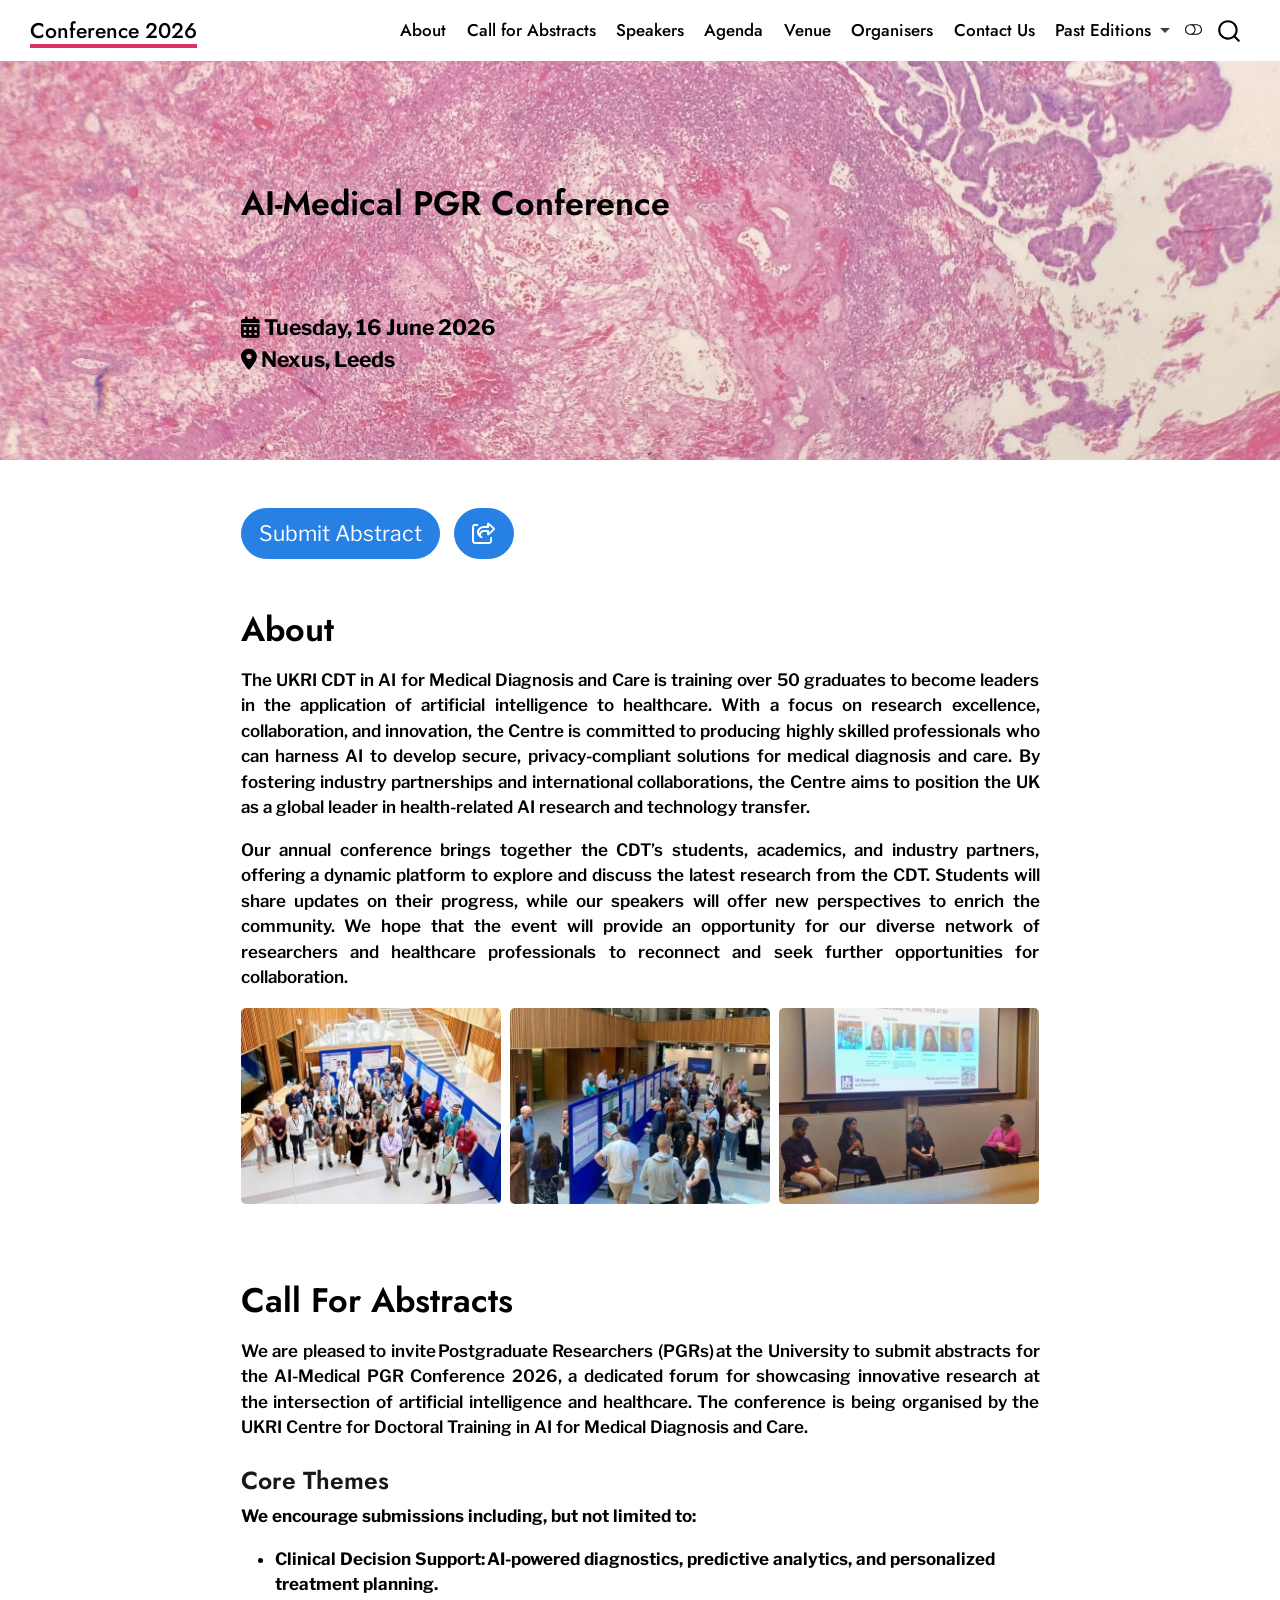
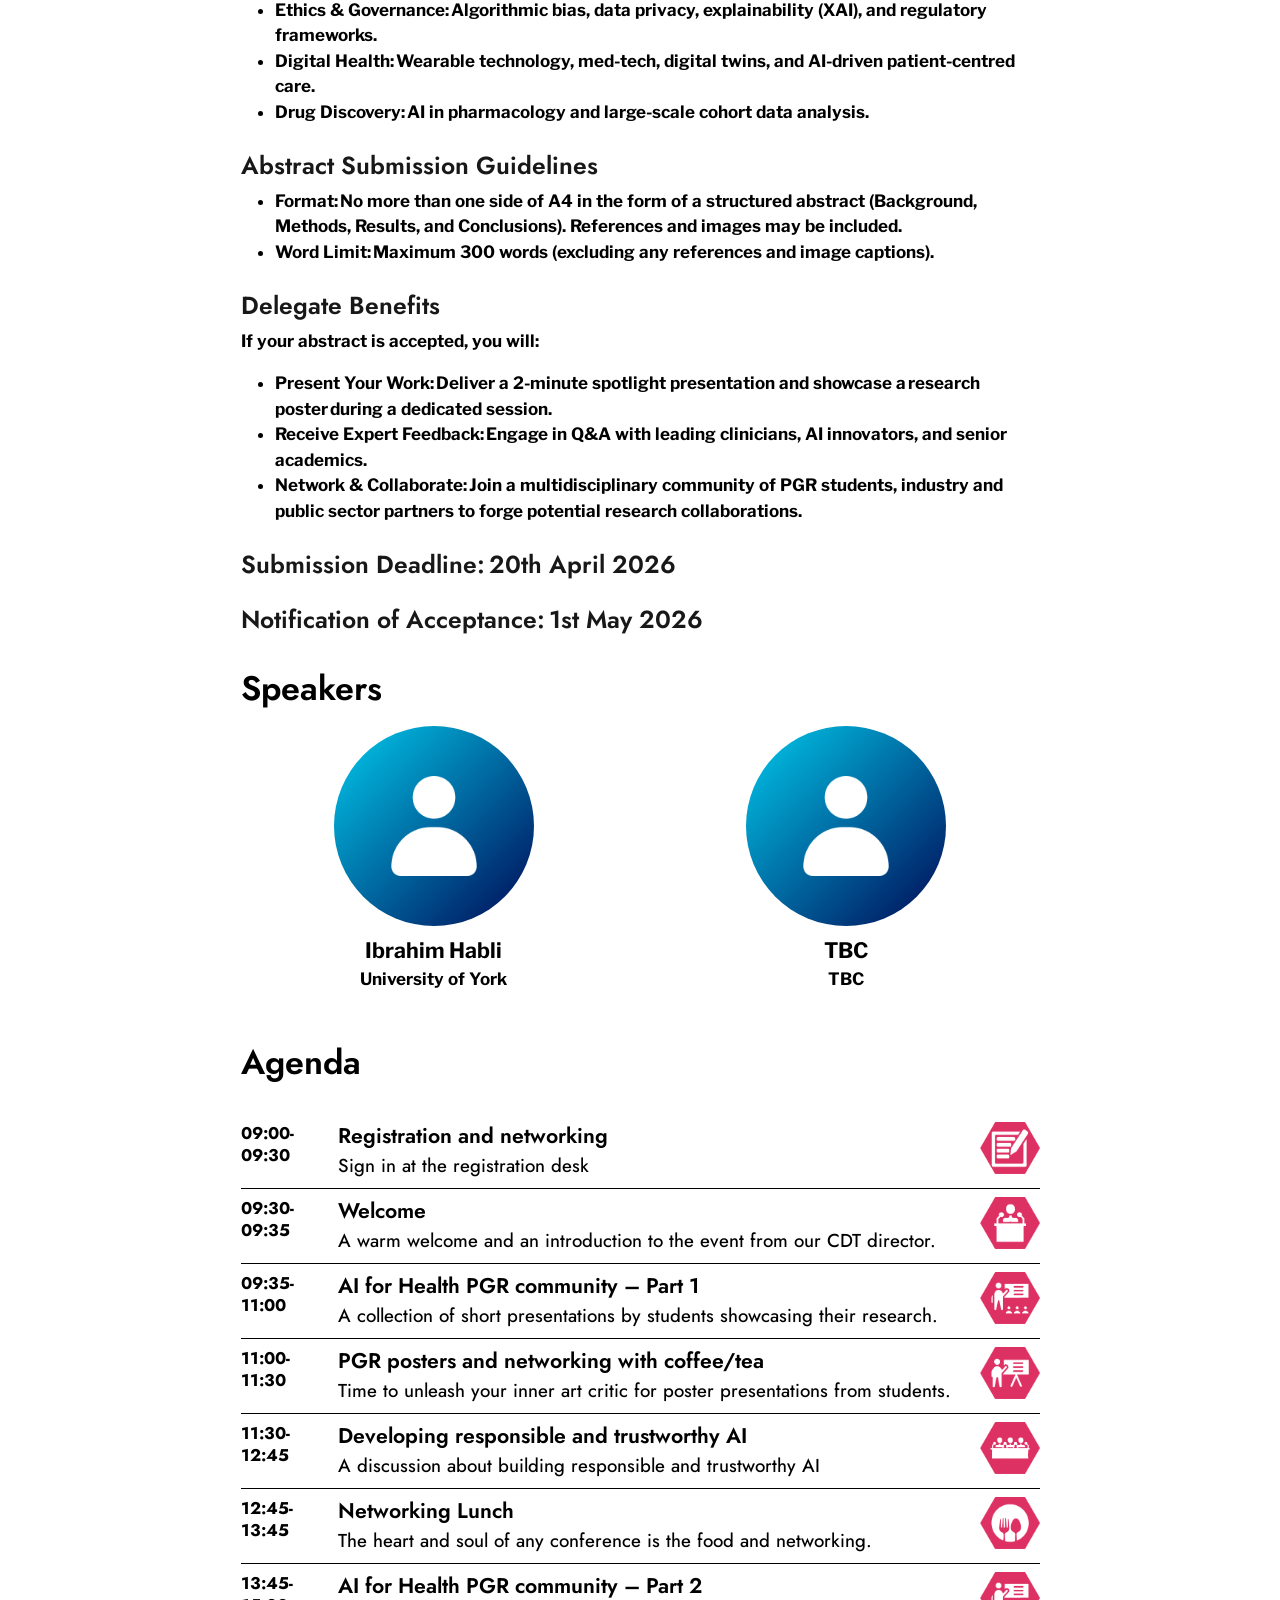
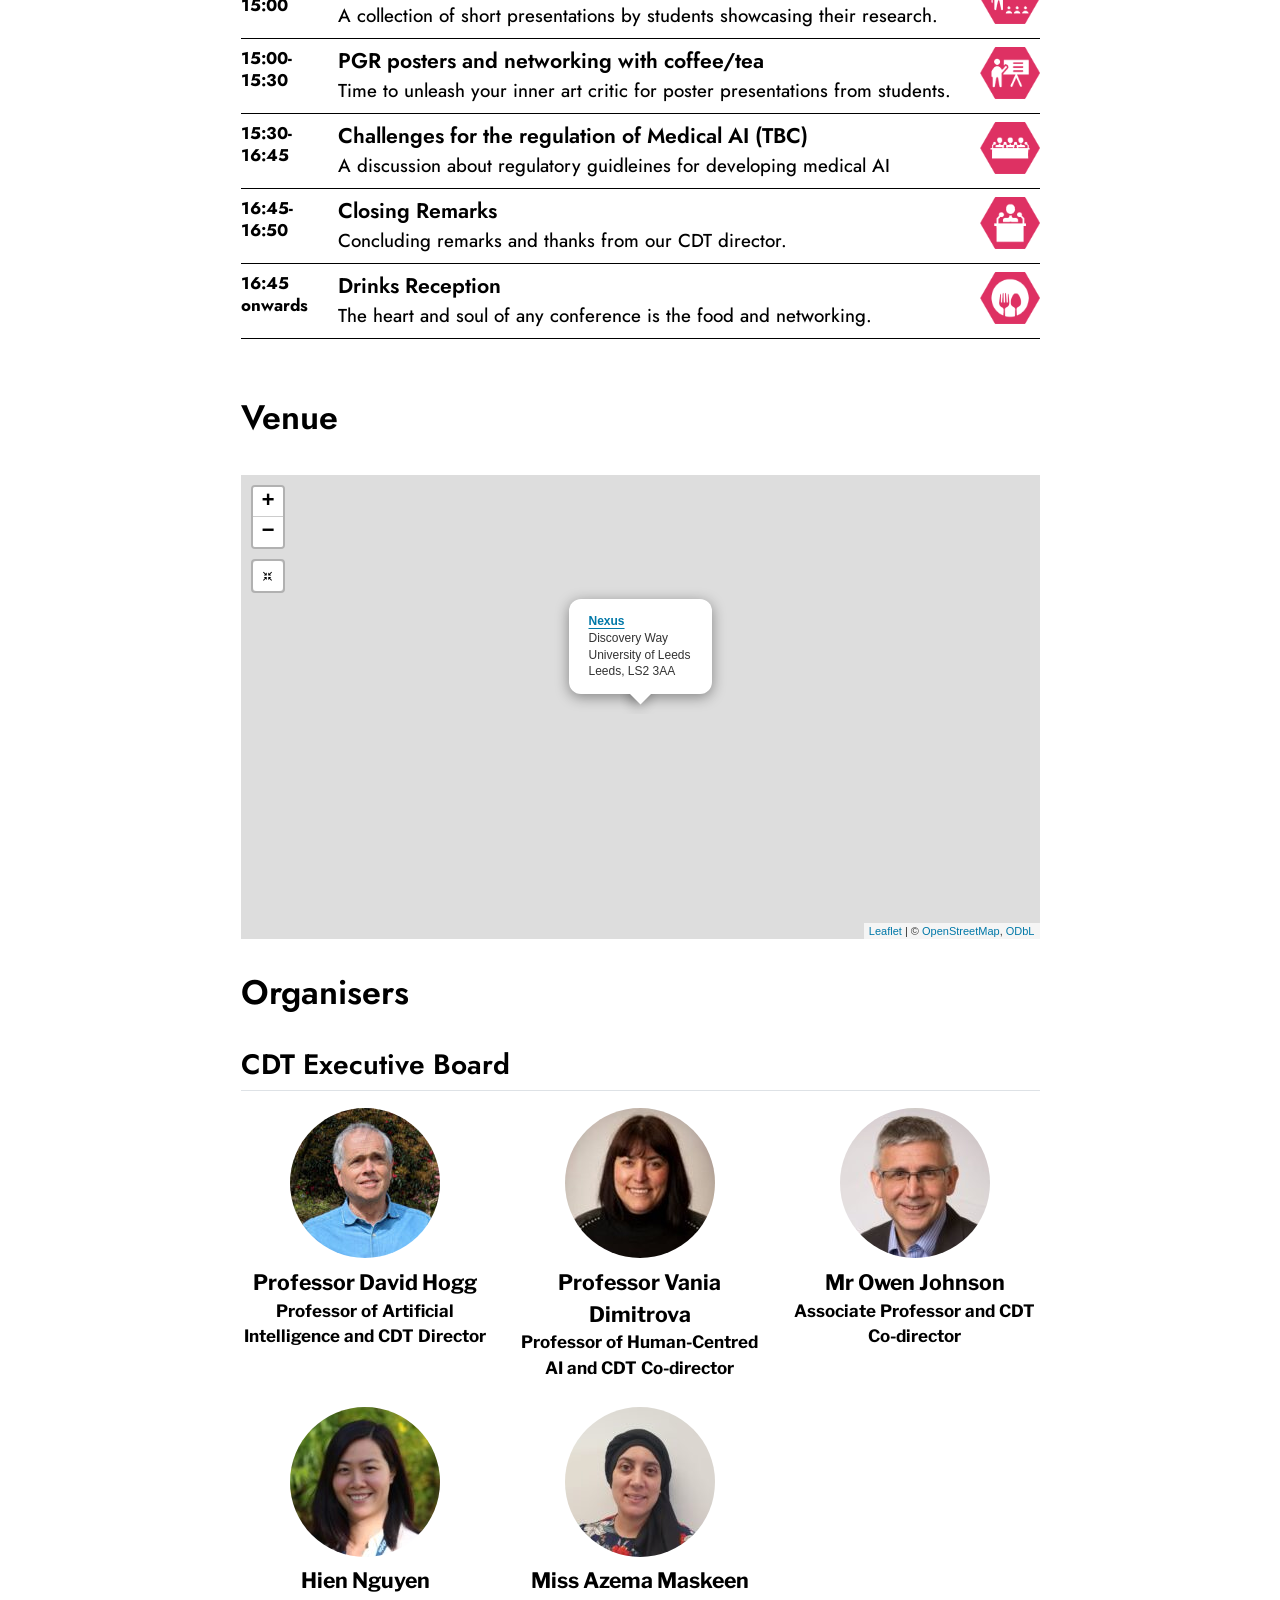
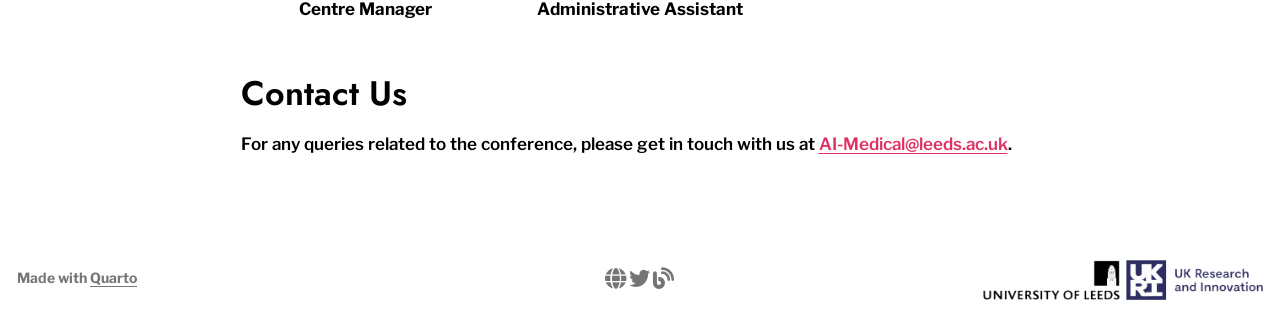
==== commit e38450c3: "agenda edits" ====
--- a/docs/index.html
+++ b/docs/index.html
@@ -7,7 +7,7 @@
 <meta name="viewport" content="width=device-width, initial-scale=1.0, user-scalable=yes">
 
 
-<title>AI-Medical CDT Conference 2026 – CDT Conference</title>
+<title>AI-Medical PGR Conference 2026 – AI-Medical PGR Conference</title>
 <style>
 code{white-space: pre-wrap;}
 span.smallcaps{font-variant: small-caps;}
@@ -78,7 +78,7 @@
 <script>
 
   window.document.addEventListener("DOMContentLoaded", function (_event) {
-    const listingTargetEl = window.document.querySelector('#listing-keynotes .list');
+    const listingTargetEl = window.document.querySelector('#listing-speakers .list');
     if (!listingTargetEl) {
       // No listing discovered, do not attach.
       return; 
@@ -91,7 +91,7 @@
     };
 
     window['quarto-listings'] = window['quarto-listings'] || {};
-    window['quarto-listings']['listing-keynotes'] = new List('listing-keynotes', options);
+    window['quarto-listings']['listing-speakers'] = new List('listing-speakers', options);
 
     if (window['quarto-listing-loaded']) {
       window['quarto-listing-loaded']();
@@ -134,34 +134,6 @@
   
 
   window.document.addEventListener("DOMContentLoaded", function (_event) {
-    const listingTargetEl = window.document.querySelector('#listing-students .list');
-    if (!listingTargetEl) {
-      // No listing discovered, do not attach.
-      return; 
-    }
-
-    const options = {
-      valueNames: ['listing-name','listing-role','listing-image','listing-href',{ data: ['index'] },{ data: ['categories'] }],
-      
-      searchColumns: ["listing-name","listing-role","listing-image","listing-href"],
-    };
-
-    window['quarto-listings'] = window['quarto-listings'] || {};
-    window['quarto-listings']['listing-students'] = new List('listing-students', options);
-
-    if (window['quarto-listing-loaded']) {
-      window['quarto-listing-loaded']();
-    }
-  });
-
-  window.addEventListener('hashchange',() => {
-    if (window['quarto-listing-loaded']) {
-      window['quarto-listing-loaded']();
-    }
-  })
-  
-
-  window.document.addEventListener("DOMContentLoaded", function (_event) {
     const listingTargetEl = window.document.querySelector('#listing-agenda .list');
     if (!listingTargetEl) {
       // No listing discovered, do not attach.
@@ -169,9 +141,9 @@
     }
 
     const options = {
-      valueNames: ['listing-time','listing-title','listing-description','listing-logo','listing-abstract',{ data: ['index'] },{ data: ['categories'] }],
+      valueNames: ['listing-time','listing-title','listing-description','listing-logo',{ data: ['index'] },{ data: ['categories'] }],
       
-      searchColumns: ["listing-time","listing-title","listing-description","listing-logo","listing-abstract"],
+      searchColumns: ["listing-time","listing-title","listing-description","listing-logo"],
     };
 
     window['quarto-listings'] = window['quarto-listings'] || {};
@@ -204,34 +176,6 @@
 
     window['quarto-listings'] = window['quarto-listings'] || {};
     window['quarto-listings']['listing-gallery'] = new List('listing-gallery', options);
-
-    if (window['quarto-listing-loaded']) {
-      window['quarto-listing-loaded']();
-    }
-  });
-
-  window.addEventListener('hashchange',() => {
-    if (window['quarto-listing-loaded']) {
-      window['quarto-listing-loaded']();
-    }
-  })
-  
-
-  window.document.addEventListener("DOMContentLoaded", function (_event) {
-    const listingTargetEl = window.document.querySelector('#listing-panel .list');
-    if (!listingTargetEl) {
-      // No listing discovered, do not attach.
-      return; 
-    }
-
-    const options = {
-      valueNames: ['listing-name','listing-affiliation','listing-role','listing-image','listing-href','listing-bio',{ data: ['index'] },{ data: ['categories'] }],
-      
-      searchColumns: ["listing-name","listing-affiliation","listing-role","listing-image","listing-href","listing-bio"],
-    };
-
-    window['quarto-listings'] = window['quarto-listings'] || {};
-    window['quarto-listings']['listing-panel'] = new List('listing-panel', options);
 
     if (window['quarto-listing-loaded']) {
       window['quarto-listing-loaded']();
@@ -372,8 +316,8 @@
 <span class="menu-text">Call for Abstracts</span></a>
   </li>  
   <li class="nav-item">
-    <a class="nav-link" href="./index.html#sec-keynotes"> 
-<span class="menu-text">Keynotes</span></a>
+    <a class="nav-link" href="./index.html#sec-speakers"> 
+<span class="menu-text">Speakers</span></a>
   </li>  
   <li class="nav-item">
     <a class="nav-link" href="./index.html#sec-agenda"> 
@@ -418,7 +362,7 @@
 <header id="title-block-header" class="quarto-title-block default page-columns page-full">
   <div class="quarto-title-banner page-columns page-full">
     <div class="quarto-title column-body">
-      <h1 class="title">UKRI Centre for Doctoral Training in<br>AI for Medical Diagnosis and Care<br><br>Annual CDT Conference<br><b><br><br></b></h1><b>
+      <h1 class="title"><br><br>AI-Medical PGR Conference<br><b><br><br></b></h1><b>
             <p class="subtitle lead"><i class="fa-solid fa-calendar-days" aria-label="calendar-days"></i><b> Tuesday, 16 June 2026<br> <i class="fa-solid fa-location-dot" aria-label="location-dot"></i> Nexus, Leeds</b></p>
                       </b></div><b>
   </b></div><b>
@@ -521,58 +465,29 @@
 <li>Receive Expert Feedback: Engage in Q&amp;A with leading clinicians, AI innovators, and senior academics.</li>
 <li>Network &amp; Collaborate: Join a multidisciplinary community of PGR students, industry and public sector partners to forge potential research collaborations.</li>
 </ul>
-<section id="submission-deadline-20th-april-2026" class="level4">
-<h4 class="anchored" data-anchor-id="submission-deadline-20th-april-2026">Submission Deadline: 20th April 2026</h4>
 </section>
-<section id="notification-of-acceptance-1st-may-2026" class="level4">
-<h4 class="anchored" data-anchor-id="notification-of-acceptance-1st-may-2026">Notification of Acceptance: 1st May 2026</h4>
+<section id="submission-deadline-20th-april-2026" class="level3">
+<h3 class="anchored" data-anchor-id="submission-deadline-20th-april-2026">Submission Deadline: 20th April 2026</h3>
+</section>
+<section id="notification-of-acceptance-1st-may-2026" class="level3">
+<h3 class="anchored" data-anchor-id="notification-of-acceptance-1st-may-2026">Notification of Acceptance: 1st May 2026</h3>
 </section>
 </section>
-</section>
-<section id="sec-keynotes" class="level1">
-<h1>Keynotes</h1>
-<div id="listing-keynotes" class="quarto-listing quarto-listing-container-custom">
+<section id="sec-speakers" class="level1">
+<h1>Speakers</h1>
+<div id="listing-speakers" class="quarto-listing quarto-listing-container-custom">
 <div class="d-grid gap-4" style="grid-template-columns: repeat(auto-fit, minmax(250px, 1fr));">
+
+    <div class="text-center">
+        <a href="" class="listing-title" target="_blank"><img class="rounded-circle img-fluid" src="assets/imgs/placeholder.png" style="max-width: 200px"></a>
+        <p class="fs-4 mt-2 mb-0">Ibrahim Habli</p>
+        <p class="mb-0">University of York</p>
+    </div>
 
     <div class="text-center">
         <a href="" class="listing-title" target="_blank"><img class="rounded-circle img-fluid" src="assets/imgs/placeholder.png" style="max-width: 200px"></a>
         <p class="fs-4 mt-2 mb-0">TBC</p>
         <p class="mb-0">TBC</p>
-    </div>
-
-    <div class="text-center">
-        <a href="" class="listing-title" target="_blank"><img class="rounded-circle img-fluid" src="assets/imgs/placeholder.png" style="max-width: 200px"></a>
-        <p class="fs-4 mt-2 mb-0">TBC</p>
-        <p class="mb-0">TBC</p>
-    </div>
-
-</div>
-<div class="listing-no-matching d-none">
-No matching items
-</div>
-</div>
-</section>
-<section id="sec-panel" class="level1">
-<h1>Industry Panel</h1>
-<div id="listing-panel" class="quarto-listing quarto-listing-container-custom">
-<div class="d-grid gap-4" style="grid-template-columns: repeat(auto-fit, minmax(200px, 1fr));">
-
-    <div class="text-center">
-        <a href="" class="listing-title" target="_blank"><img class="rounded-circle img-fluid" src="assets/imgs/placeholder.png" style="max-width: 200px"></a>
-        <p class="fs-4 mt-2 mb-0" style="font-size: 150px;">TBC</p>
-        <p class="mb-0" style="font-weight: 350;"><a href="listings/bio_general.html" style="font-weight: bold;">:</a></p>
-    </div>
-
-    <div class="text-center">
-        <a href="" class="listing-title" target="_blank"><img class="rounded-circle img-fluid" src="assets/imgs/placeholder.png" style="max-width: 200px"></a>
-        <p class="fs-4 mt-2 mb-0" style="font-size: 150px;">TBC</p>
-        <p class="mb-0" style="font-weight: 350;"><a href="listings/bio_general.html" style="font-weight: bold;">:</a></p>
-    </div>
-
-    <div class="text-center">
-        <a href="" class="listing-title" target="_blank"><img class="rounded-circle img-fluid" src="assets/imgs/placeholder.png" style="max-width: 200px"></a>
-        <p class="fs-4 mt-2 mb-0" style="font-size: 150px;">TBC</p>
-        <p class="mb-0" style="font-weight: 350;"><a href="listings/bio_general.html" style="font-weight: bold;">:</a></p>
     </div>
 
 </div>
@@ -588,106 +503,106 @@
 <div class="events">
     
     <div class="event-entry">
-        <span class="event-time">10:00-10:30</span>
+        <span class="event-time">09:00-09:30</span>
         <div class="body">
-            <p class="event-title">Registration</p>
+            <p class="event-title">Registration and networking</p>
             
             <p class="event-description">Sign in at the registration desk</p>
             
         </div>
         <div class="logo">
             
-            <img src="assets/imgs/icons/reg.png" alt="Registration" title="Registration">
+            <img src="assets/imgs/icons/reg.png" alt="Registration and networking" title="Registration and networking">
             
         </div>
     </div>
     
     <div class="event-entry">
-        <span class="event-time">10:30-10:35</span>
+        <span class="event-time">09:30-09:35</span>
         <div class="body">
-            <p class="event-title">Welcome and Introduction</p>
+            <p class="event-title">Welcome</p>
             
             <p class="event-description">A warm welcome and an introduction to the event from our CDT director.</p>
             
         </div>
         <div class="logo">
             
-            <img src="assets/imgs/icons/keynote.png" alt="Welcome and Introduction" title="Welcome and Introduction">
+            <img src="assets/imgs/icons/keynote.png" alt="Welcome" title="Welcome">
             
         </div>
     </div>
     
     <div class="event-entry">
-        <span class="event-time">10:35-11:30</span>
+        <span class="event-time">09:35-11:00</span>
         <div class="body">
-            <p class="event-title">Keynote by Florian Markowetz</p>
-            
-            <p><a href="listings/keynote1_abs.html" class="event-description">:All models are wrong and yours are useless: making clinical prediction models impactful for patients</a></p>
+            <p class="event-title">AI for Health PGR community – Part 1</p>
+            
+            <p class="event-description">A collection of short presentations by students showcasing their research.</p>
             
         </div>
         <div class="logo">
             
-            <img src="assets/imgs/icons/keynote.png" alt="Keynote by Florian Markowetz" title="Keynote by Florian Markowetz">
+            <img src="assets/imgs/icons/spotlight.png" alt="AI for Health PGR community – Part 1" title="AI for Health PGR community – Part 1">
             
         </div>
     </div>
     
     <div class="event-entry">
-        <span class="event-time">11:30-12:00</span>
+        <span class="event-time">11:00-11:30</span>
         <div class="body">
-            <p class="event-title">Spotlights - Session 1</p>
-            
-            <p class="event-description">A collection of short presentations by CDT students showcasing their research.</p>
+            <p class="event-title">PGR posters and networking with coffee/tea</p>
+            
+            <p class="event-description">Time to unleash your inner art critic for poster presentations from students.</p>
             
         </div>
         <div class="logo">
             
-            <img src="assets/imgs/icons/spotlight.png" alt="Spotlights - Session 1" title="Spotlights - Session 1">
+            <img src="assets/imgs/icons/poster.png" alt="PGR posters and networking with coffee/tea" title="PGR posters and networking with coffee/tea">
             
         </div>
     </div>
     
     <div class="event-entry">
-        <span class="event-time">12:00-13:00</span>
+        <span class="event-time">11:30-12:45</span>
         <div class="body">
-            <p class="event-title">Posters - Session 1</p>
-            
-            <p class="event-description">Time to unleash your inner art critic for poster presentations from our CDT students.</p>
+            <p class="event-title">Developing responsible and trustworthy AI</p>
+            
+            <p class="event-description">A discussion about building responsible and trustworthy AI</p>
             
         </div>
         <div class="logo">
             
-            <img src="assets/imgs/icons/poster.png" alt="Posters - Session 1" title="Posters - Session 1">
+            <img src="assets/imgs/icons/panel.png" alt="Developing responsible and trustworthy AI" title="Developing responsible and trustworthy AI">
             
         </div>
     </div>
     
     <div class="event-entry">
-        <span class="event-time">13:00-14:00</span>
+        <span class="event-time">12:45-13:45</span>
         <div class="body">
-            <p class="event-title">Lunch and Networking</p>
+            <p class="event-title">Networking Lunch</p>
             
             <p class="event-description">The heart and soul of any conference is the food and networking.</p>
             
         </div>
         <div class="logo">
             
-            <img src="assets/imgs/icons/food.png" alt="Lunch and Networking" title="Lunch and Networking">
+            <img src="assets/imgs/icons/food.png" alt="Networking Lunch" title="Networking Lunch">
             
         </div>
     </div>
     
     <div class="event-entry">
-        <span class="event-time">14:00-15:00</span>
+        <span class="event-time">13:45-15:00</span>
         <div class="body">
-            <p class="event-title">Keynote by Pearl Pu</p>
-            
-            <p><a href="listings/keynote2_abs.html" class="event-description">:Building Empathetic AI: Reflections on Experimental Design and the Future of AI</a></p>
+            <p class="event-title">AI for Health PGR community – Part 2</p>
+            
+            <p class="event-description">A collection of short presentations by students showcasing their research.</p>
             
         </div>
         <div class="logo">
             
-            <img src="assets/imgs/icons/keynote.png" alt="Keynote by Pearl Pu" title="Keynote by Pearl Pu">
+            <img src="assets/imgs/icons/spotlight.png" alt="AI for Health PGR community – Part 2" title="AI for Health PGR community – Part 2">
             
         </div>
     </div>
@@ -695,59 +610,59 @@
     <div class="event-entry">
         <span class="event-time">15:00-15:30</span>
         <div class="body">
-            <p class="event-title">Spotlights - Session 2</p>
-            
-            <p class="event-description">A collection of short presentations by CDT students showcasing their research.</p>
+            <p class="event-title">PGR posters and networking with coffee/tea</p>
+            
+            <p class="event-description">Time to unleash your inner art critic for poster presentations from students.</p>
             
         </div>
         <div class="logo">
             
-            <img src="assets/imgs/icons/spotlight.png" alt="Spotlights - Session 2" title="Spotlights - Session 2">
+            <img src="assets/imgs/icons/poster.png" alt="PGR posters and networking with coffee/tea" title="PGR posters and networking with coffee/tea">
             
         </div>
     </div>
     
     <div class="event-entry">
-        <span class="event-time">15:30-16:30</span>
+        <span class="event-time">15:30-16:45</span>
         <div class="body">
-            <p class="event-title">Posters - Session 2</p>
-            
-            <p class="event-description">Time to unleash your inner art critic for poster presentations from our CDT students.</p>
+            <p class="event-title">Challenges for the regulation of Medical AI (TBC)</p>
+            
+            <p class="event-description">A discussion about regulatory guidleines for developing medical AI</p>
             
         </div>
         <div class="logo">
             
-            <img src="assets/imgs/icons/poster.png" alt="Posters - Session 2" title="Posters - Session 2">
+            <img src="assets/imgs/icons/panel.png" alt="Challenges for the regulation of Medical AI (TBC)" title="Challenges for the regulation of Medical AI (TBC)">
             
         </div>
     </div>
     
     <div class="event-entry">
-        <span class="event-time">16:30-18:00</span>
+        <span class="event-time">16:45-16:50</span>
         <div class="body">
-            <p class="event-title">Industry Panel</p>
-            
-            <p class="event-description">A discussion about cutting-edge commercial research at the intersection of AI and healthcare.</p>
+            <p class="event-title">Closing Remarks</p>
+            
+            <p class="event-description">Concluding remarks and thanks from our CDT director.</p>
             
         </div>
         <div class="logo">
             
-            <img src="assets/imgs/icons/panel.png" alt="Industry Panel" title="Industry Panel">
+            <img src="assets/imgs/icons/keynote.png" alt="Closing Remarks" title="Closing Remarks">
             
         </div>
     </div>
     
     <div class="event-entry">
-        <span class="event-time">18:00-20:00</span>
+        <span class="event-time">16:45 onwards</span>
         <div class="body">
-            <p class="event-title">Reception and Dinner</p>
+            <p class="event-title">Drinks Reception</p>
             
             <p class="event-description">The heart and soul of any conference is the food and networking.</p>
             
         </div>
         <div class="logo">
             
-            <img src="assets/imgs/icons/food.png" alt="Reception and Dinner" title="Reception and Dinner">
+            <img src="assets/imgs/icons/food.png" alt="Drinks Reception" title="Drinks Reception">
             
         </div>
     </div>
@@ -763,40 +678,13 @@
 <hr style="height:1.5pt; visibility:hidden;">
 <div class="cell">
 <div class="cell-output-display">
-<div class="leaflet html-widget html-fill-item" id="htmlwidget-1872ab453662cec3ecfa" style="width:100%;height:464px;"></div>
-<script type="application/json" data-for="htmlwidget-1872ab453662cec3ecfa">{"x":{"options":{"crs":{"crsClass":"L.CRS.EPSG3857","code":null,"proj4def":null,"projectedBounds":null,"options":{}}},"setView":[[53.805251,-1.550028],15,[]],"calls":[{"method":"addTiles","args":["https://{s}.tile.openstreetmap.org/{z}/{x}/{y}.png",null,null,{"minZoom":0,"maxZoom":18,"tileSize":256,"subdomains":"abc","errorTileUrl":"","tms":false,"noWrap":false,"zoomOffset":0,"zoomReverse":false,"opacity":1,"zIndex":1,"detectRetina":false,"attribution":"&copy; <a href=\"https://openstreetmap.org/copyright/\">OpenStreetMap<\/a>,  <a href=\"https://opendatacommons.org/licenses/odbl/\">ODbL<\/a>"}]},{"method":"addEasyButton","args":[{"icon":"ion-arrow-shrink","title":"Reset View","onClick":"function(btn, map){ map.setView(map._initialCenter, map._initialZoom); }","position":"topleft"}]},{"method":"addPopups","args":[53.805251,-1.550028,"<a href='https://www.google.co.uk/maps/dir//Nexus+-+University+of+Leeds,+Discovery+Way,+Leeds+LS2+3AA/@53.8052821,-1.5502785,15z/data=!4m9!4m8!1m0!1m5!1m1!1s0x48795c028b513609:0x6014fd660699c8ee!2m2!1d-1.5502785!2d53.8052821!3e0' target='_blank' style='font-weight:bold'>Nexus<\/a><br/>Discovery Way<br/>University of Leeds<br/>Leeds, LS2 3AA",null,null,{"maxWidth":300,"minWidth":50,"autoPan":true,"keepInView":false,"closeButton":false,"closeOnClick":false,"className":"","autoClose":false}]}],"limits":{"lat":[53.805251,53.805251],"lng":[-1.550028,-1.550028]}},"evals":["calls.1.args.0.onClick"],"jsHooks":{"render":[{"code":"function(el, x, data) {\n  return (\nfunction(el, x){\n  var map = this;\n  map.whenReady(function(){\n    map._initialCenter = map.getCenter();\n    map._initialZoom = map.getZoom();\n  });\n}).call(this.getMap(), el, x, data);\n}","data":null}]}}</script>
+<div class="leaflet html-widget html-fill-item" id="htmlwidget-91f0d02f03b05b14c0f1" style="width:100%;height:464px;"></div>
+<script type="application/json" data-for="htmlwidget-91f0d02f03b05b14c0f1">{"x":{"options":{"crs":{"crsClass":"L.CRS.EPSG3857","code":null,"proj4def":null,"projectedBounds":null,"options":{}}},"setView":[[53.805251,-1.550028],15,[]],"calls":[{"method":"addTiles","args":["https://{s}.tile.openstreetmap.org/{z}/{x}/{y}.png",null,null,{"minZoom":0,"maxZoom":18,"tileSize":256,"subdomains":"abc","errorTileUrl":"","tms":false,"noWrap":false,"zoomOffset":0,"zoomReverse":false,"opacity":1,"zIndex":1,"detectRetina":false,"attribution":"&copy; <a href=\"https://openstreetmap.org/copyright/\">OpenStreetMap<\/a>,  <a href=\"https://opendatacommons.org/licenses/odbl/\">ODbL<\/a>"}]},{"method":"addEasyButton","args":[{"icon":"ion-arrow-shrink","title":"Reset View","onClick":"function(btn, map){ map.setView(map._initialCenter, map._initialZoom); }","position":"topleft"}]},{"method":"addPopups","args":[53.805251,-1.550028,"<a href='https://www.google.co.uk/maps/dir//Nexus+-+University+of+Leeds,+Discovery+Way,+Leeds+LS2+3AA/@53.8052821,-1.5502785,15z/data=!4m9!4m8!1m0!1m5!1m1!1s0x48795c028b513609:0x6014fd660699c8ee!2m2!1d-1.5502785!2d53.8052821!3e0' target='_blank' style='font-weight:bold'>Nexus<\/a><br/>Discovery Way<br/>University of Leeds<br/>Leeds, LS2 3AA",null,null,{"maxWidth":300,"minWidth":50,"autoPan":true,"keepInView":false,"closeButton":false,"closeOnClick":false,"className":"","autoClose":false}]}],"limits":{"lat":[53.805251,53.805251],"lng":[-1.550028,-1.550028]}},"evals":["calls.1.args.0.onClick"],"jsHooks":{"render":[{"code":"function(el, x, data) {\n  return (\nfunction(el, x){\n  var map = this;\n  map.whenReady(function(){\n    map._initialCenter = map.getCenter();\n    map._initialZoom = map.getZoom();\n  });\n}).call(this.getMap(), el, x, data);\n}","data":null}]}}</script>
 </div>
 </div>
 </section>
 <section id="sec-organisers" class="level1">
 <h1>Organisers</h1>
-<section id="student-committee" class="level2">
-<h2 class="anchored" data-anchor-id="student-committee">Student Committee</h2>
-<div id="listing-students" class="quarto-listing quarto-listing-container-custom">
-<div class="d-grid gap-4" style="grid-template-columns: repeat(auto-fit, minmax(200px, 1fr));">
-
-    <div class="text-center">
-        
-            <img class="rounded-circle img-fluid" src="assets/imgs/placeholder.png" style="max-width: 200px">
-        
-        <p class="fs-4 mt-2 mb-0">TBC</p>
-        <p class="mb-0">TBC</p>
-    </div>
-
-    <div class="text-center">
-        
-            <img class="rounded-circle img-fluid" src="assets/imgs/placeholder.png" style="max-width: 200px">
-        
-        <p class="fs-4 mt-2 mb-0">TBC</p>
-        <p class="mb-0">TBC</p>
-    </div>
-
-</div>
-<div class="listing-no-matching d-none">
-No matching items
-</div>
-</div>
-</section>
 <section id="cdt-executive-board" class="level2">
 <h2 class="anchored" data-anchor-id="cdt-executive-board">CDT Executive Board</h2>
 <div id="listing-exec" class="quarto-listing quarto-listing-container-custom">
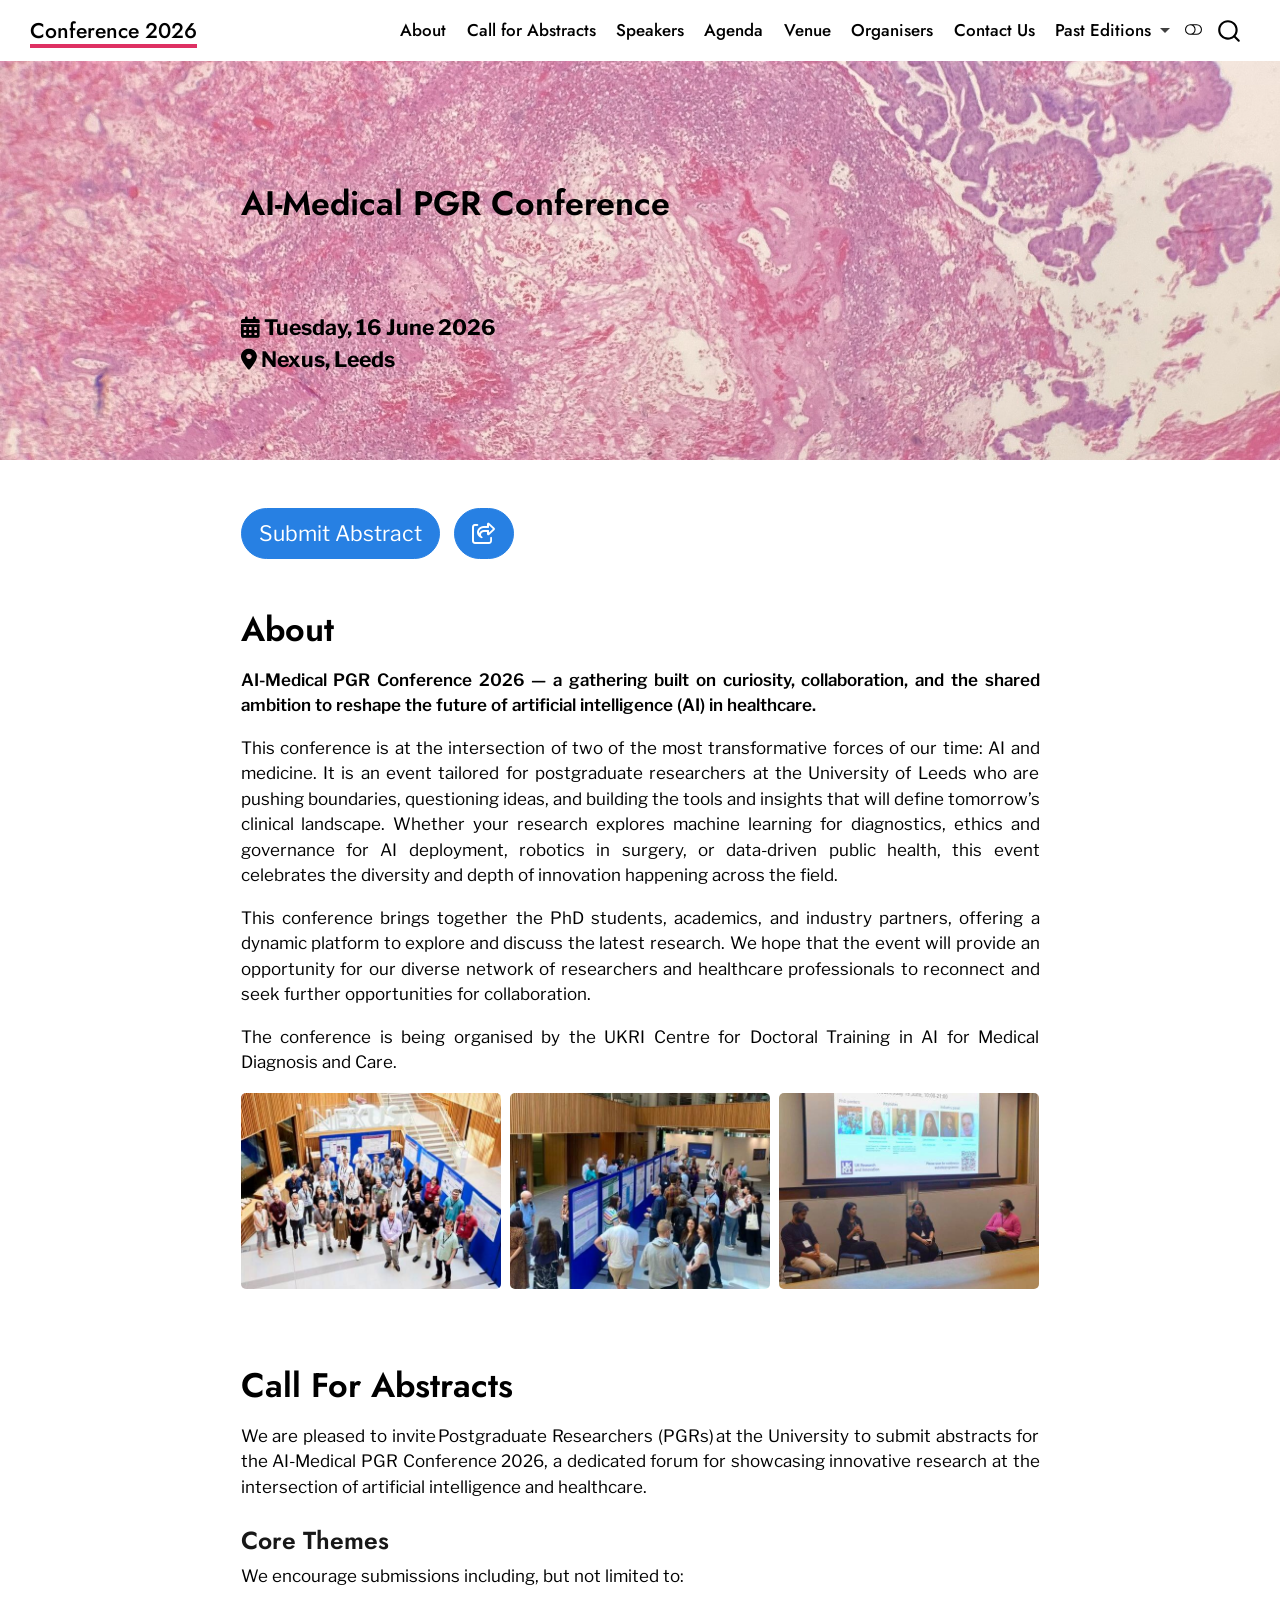
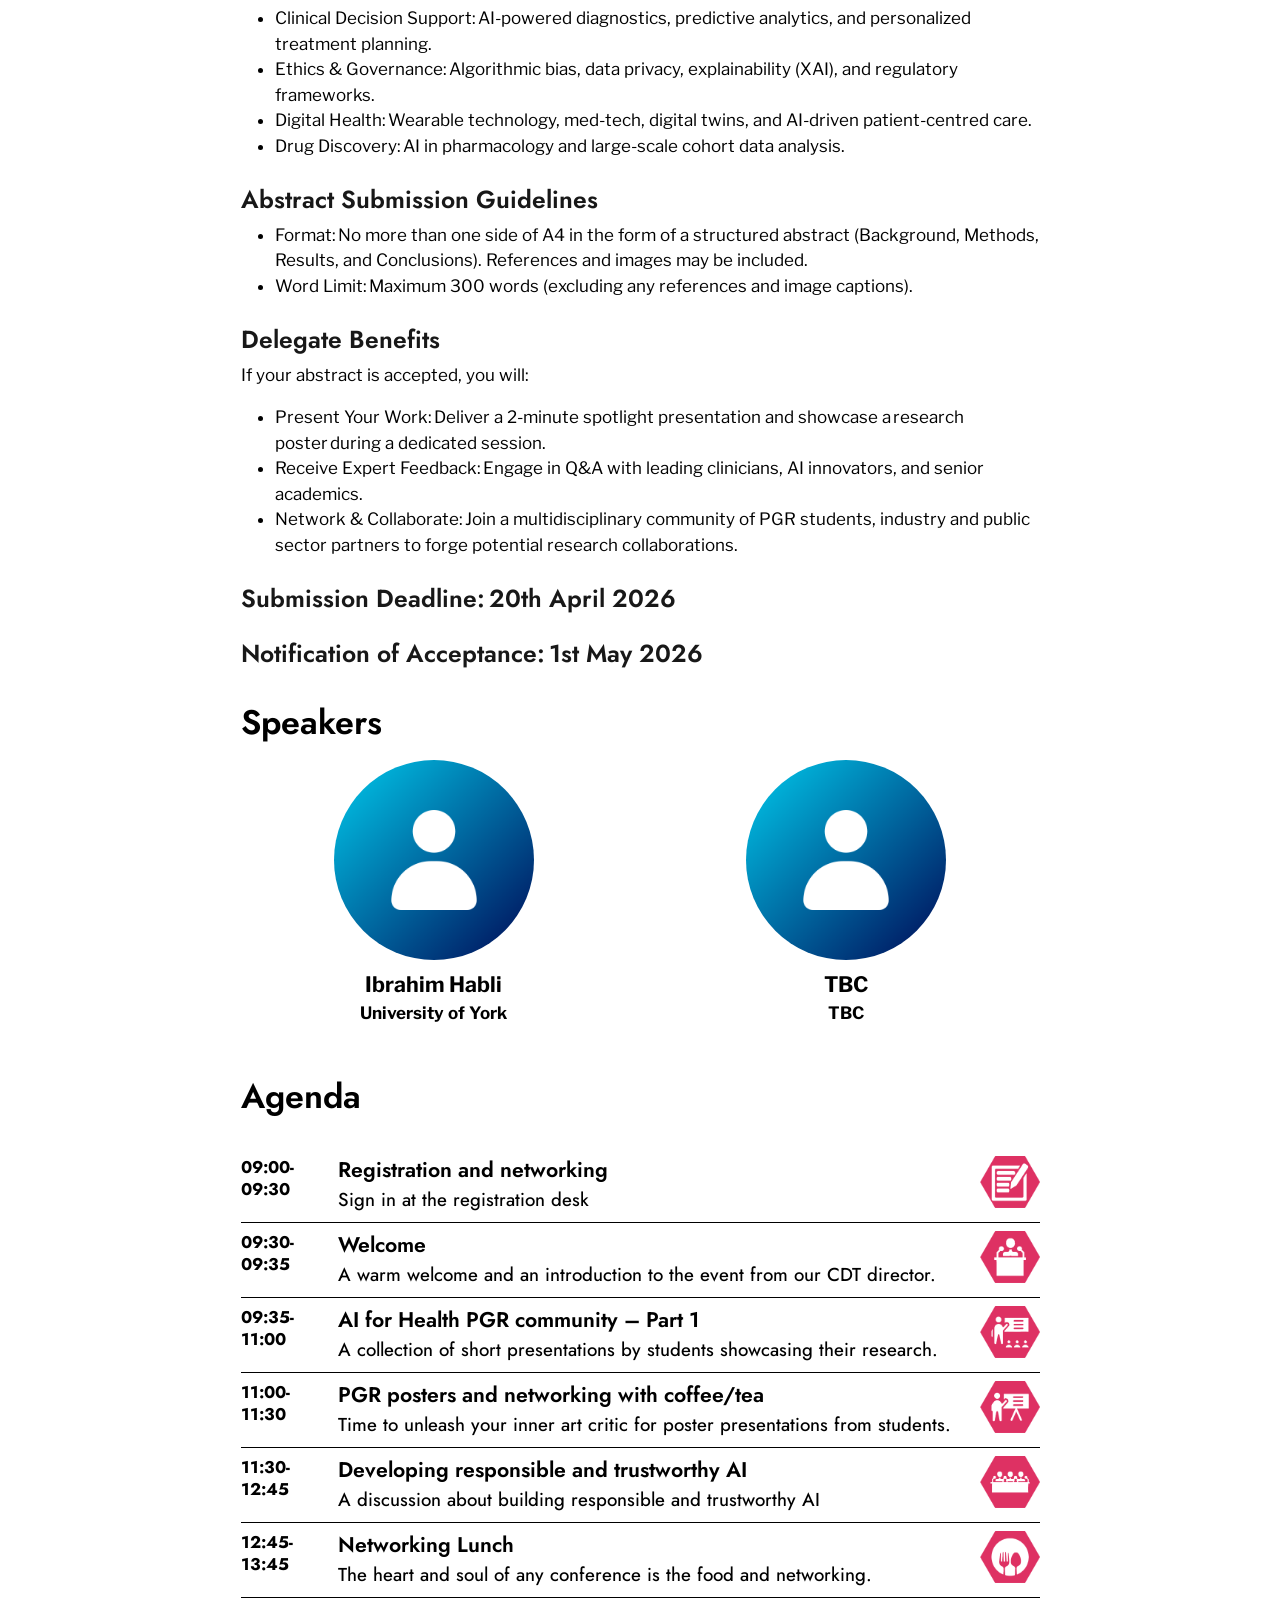
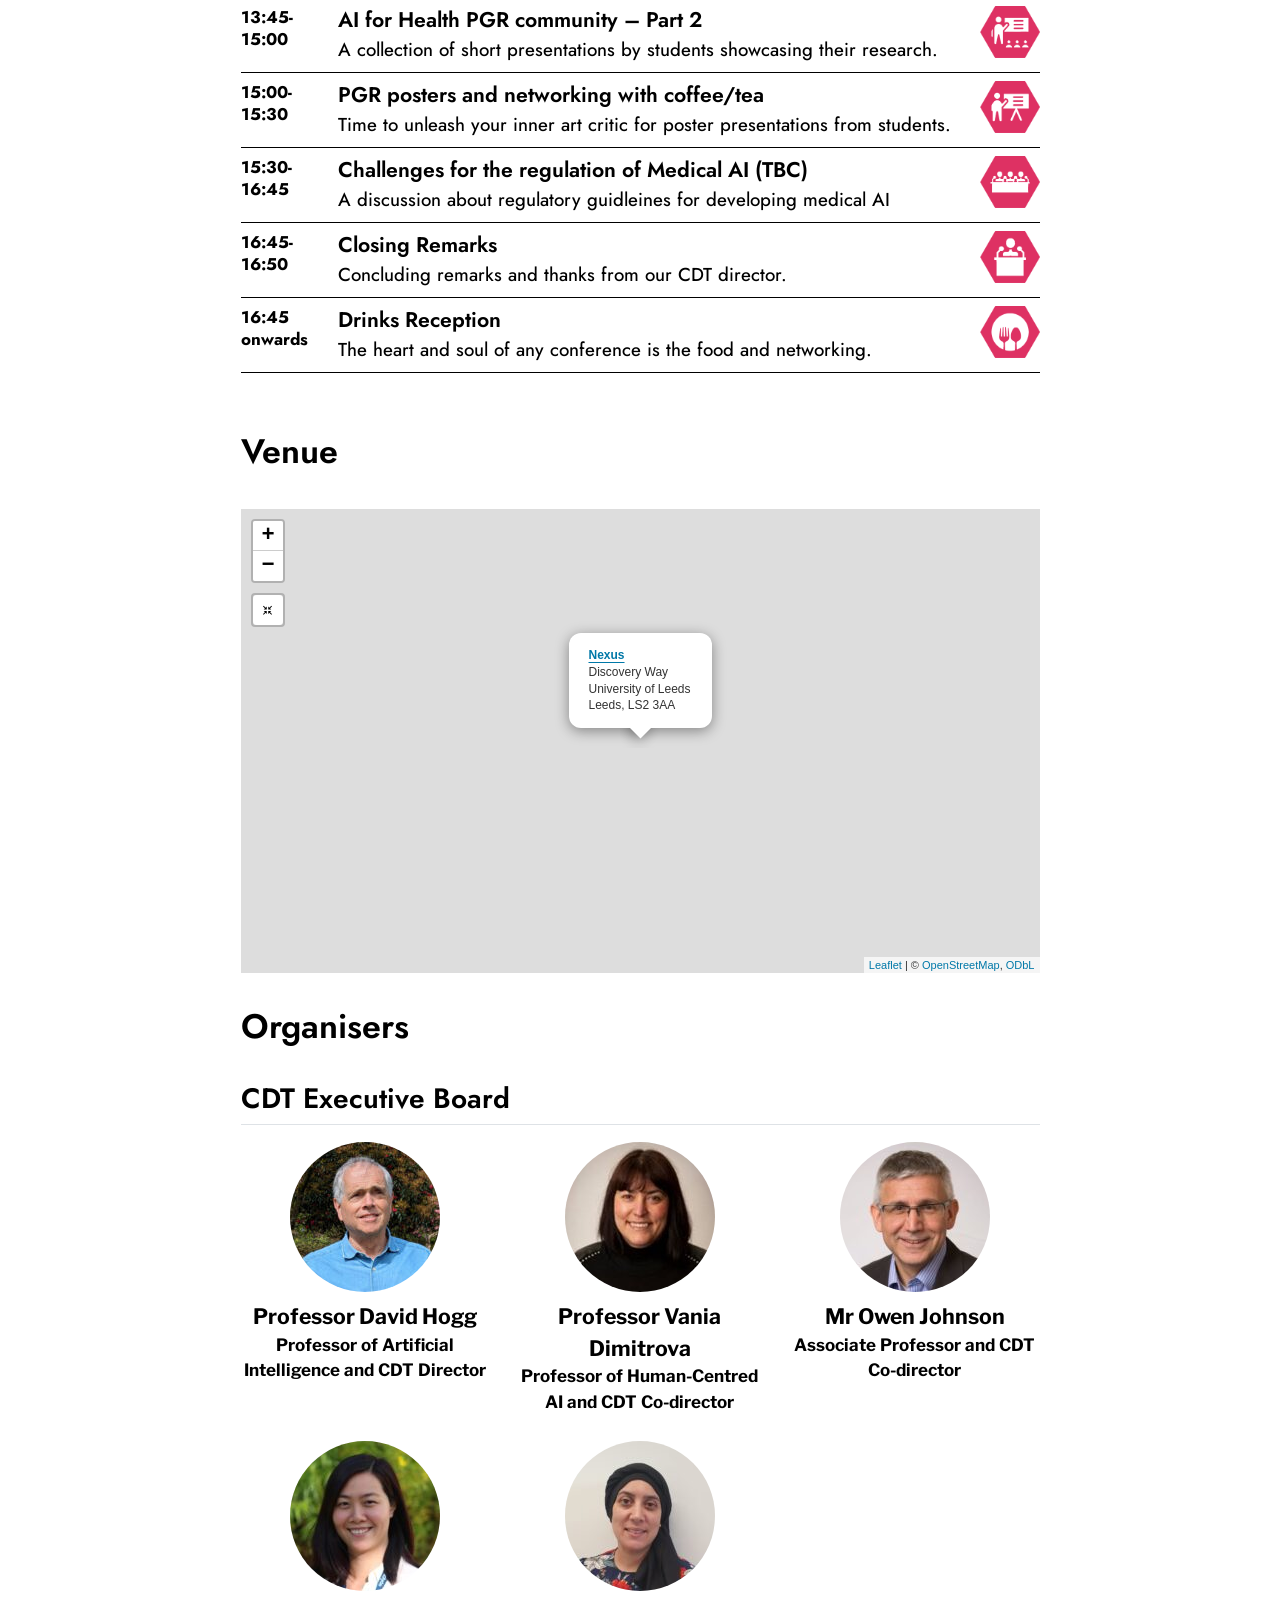
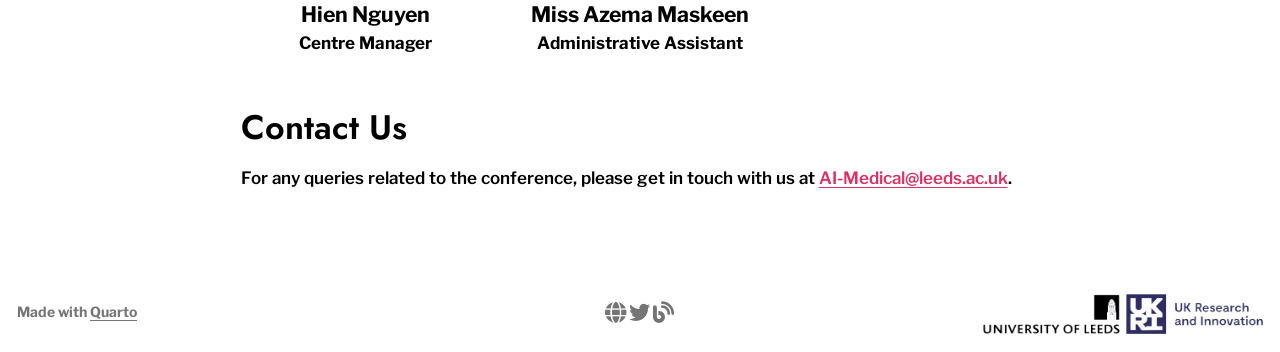
==== commit 889aaa08: "update about" ====
--- a/docs/index.html
+++ b/docs/index.html
@@ -393,8 +393,12 @@
 <section id="sec-about" class="level1">
 <h1>About</h1>
 <div style="text-align: justify; font-weight:600">
-<p>The UKRI CDT in AI for Medical Diagnosis and Care is training over 50 graduates to become leaders in the application of artificial intelligence to healthcare. With a focus on research excellence, collaboration, and innovation, the Centre is committed to producing highly skilled professionals who can harness AI to develop secure, privacy-compliant solutions for medical diagnosis and care. By fostering industry partnerships and international collaborations, the Centre aims to position the UK as a global leader in health-related AI research and technology transfer.</p>
-<p>Our annual conference brings together the CDT’s students, academics, and industry partners, offering a dynamic platform to explore and discuss the latest research from the CDT. Students will share updates on their progress, while our speakers will offer new perspectives to enrich the community. We hope that the event will provide an opportunity for our diverse network of researchers and healthcare professionals to reconnect and seek further opportunities for collaboration.</p>
+<p>AI‑Medical PGR Conference 2026 — a gathering built on curiosity, collaboration, and the shared ambition to reshape the future of artificial intelligence (AI) in healthcare.</p>
+</div>
+<div style="text-align: justify; font-weight:400">
+<p>This conference is at the intersection of two of the most transformative forces of our time: AI and medicine. It is an event tailored for postgraduate researchers at the University of Leeds who are pushing boundaries, questioning ideas, and building the tools and insights that will define tomorrow’s clinical landscape. Whether your research explores machine learning for diagnostics, ethics and governance for AI deployment, robotics in surgery, or data‑driven public health, this event celebrates the diversity and depth of innovation happening across the field.</p>
+<p>This conference brings together the PhD students, academics, and industry partners, offering a dynamic platform to explore and discuss the latest research. We hope that the event will provide an opportunity for our diverse network of researchers and healthcare professionals to reconnect and seek further opportunities for collaboration.</p>
+<p>The conference is being organised by the UKRI Centre for Doctoral Training in AI for Medical Diagnosis and Care.</p>
 </div>
 <div id="listing-gallery" class="quarto-listing quarto-listing-container-custom">
 <style type="text/css">
@@ -421,13 +425,13 @@
 </style>
 <div class="grid-gallery">
 <div>
-<p><a href="assets/imgs/gallery/conf2022.jpg" class="lightbox" data-gallery="quarto-grid-gallery" data-glightbox="description: .lightbox-desc-2;"><img src="assets/imgs/gallery/conf2022.jpg" class="grid-item img-fluid" loading="lazy"></a></p>
+<p><a href="assets/imgs/gallery/conf2022.jpg" class="lightbox" data-glightbox="description: .lightbox-desc-2;" data-gallery="quarto-grid-gallery"><img src="assets/imgs/gallery/conf2022.jpg" class="grid-item img-fluid" loading="lazy"></a></p>
 </div>
 <div>
-<p><a href="assets/imgs/gallery/conf2023.jpg" class="lightbox" data-gallery="quarto-grid-gallery" data-glightbox="description: .lightbox-desc-3;"><img src="assets/imgs/gallery/conf2023.jpg" class="grid-item img-fluid" loading="lazy"></a></p>
+<p><a href="assets/imgs/gallery/conf2023.jpg" class="lightbox" data-glightbox="description: .lightbox-desc-3;" data-gallery="quarto-grid-gallery"><img src="assets/imgs/gallery/conf2023.jpg" class="grid-item img-fluid" loading="lazy"></a></p>
 </div>
 <div>
-<p><a href="assets/imgs/gallery/conf2024.jpg" class="lightbox" data-gallery="quarto-grid-gallery" data-glightbox="description: .lightbox-desc-4;"><img src="assets/imgs/gallery/conf2024.jpg" class="grid-item img-fluid" loading="lazy"></a></p>
+<p><a href="assets/imgs/gallery/conf2024.jpg" class="lightbox" data-glightbox="description: .lightbox-desc-4;" data-gallery="quarto-grid-gallery"><img src="assets/imgs/gallery/conf2024.jpg" class="grid-item img-fluid" loading="lazy"></a></p>
 </div>
 </div>
 <div class="listing-no-matching d-none">
@@ -437,9 +441,10 @@
 </section>
 <section id="sec-cfa" class="level1">
 <h1>Call For Abstracts</h1>
-<div style="text-align: justify; font-weight:600">
-<p>We are pleased to invite Postgraduate Researchers (PGRs) at the University to submit abstracts for the AI-Medical PGR Conference 2026, a dedicated forum for showcasing innovative research at the intersection of artificial intelligence and healthcare. The conference is being organised by the UKRI Centre for Doctoral Training in AI for Medical Diagnosis and Care.</p>
-</div>
+<div style="text-align: justify; font-weight:400">
+<p>We are pleased to invite Postgraduate Researchers (PGRs) at the University to submit abstracts for the AI-Medical PGR Conference 2026, a dedicated forum for showcasing innovative research at the intersection of artificial intelligence and healthcare.</p>
+</div>
+<div style="text-align: left; font-weight:400">
 <section id="core-themes" class="level3">
 <h3 class="anchored" data-anchor-id="core-themes">Core Themes</h3>
 <p>We encourage submissions including, but not limited to:</p>
@@ -472,6 +477,7 @@
 <section id="notification-of-acceptance-1st-may-2026" class="level3">
 <h3 class="anchored" data-anchor-id="notification-of-acceptance-1st-may-2026">Notification of Acceptance: 1st May 2026</h3>
 </section>
+</div>
 </section>
 <section id="sec-speakers" class="level1">
 <h1>Speakers</h1>
@@ -678,8 +684,8 @@
 <hr style="height:1.5pt; visibility:hidden;">
 <div class="cell">
 <div class="cell-output-display">
-<div class="leaflet html-widget html-fill-item" id="htmlwidget-91f0d02f03b05b14c0f1" style="width:100%;height:464px;"></div>
-<script type="application/json" data-for="htmlwidget-91f0d02f03b05b14c0f1">{"x":{"options":{"crs":{"crsClass":"L.CRS.EPSG3857","code":null,"proj4def":null,"projectedBounds":null,"options":{}}},"setView":[[53.805251,-1.550028],15,[]],"calls":[{"method":"addTiles","args":["https://{s}.tile.openstreetmap.org/{z}/{x}/{y}.png",null,null,{"minZoom":0,"maxZoom":18,"tileSize":256,"subdomains":"abc","errorTileUrl":"","tms":false,"noWrap":false,"zoomOffset":0,"zoomReverse":false,"opacity":1,"zIndex":1,"detectRetina":false,"attribution":"&copy; <a href=\"https://openstreetmap.org/copyright/\">OpenStreetMap<\/a>,  <a href=\"https://opendatacommons.org/licenses/odbl/\">ODbL<\/a>"}]},{"method":"addEasyButton","args":[{"icon":"ion-arrow-shrink","title":"Reset View","onClick":"function(btn, map){ map.setView(map._initialCenter, map._initialZoom); }","position":"topleft"}]},{"method":"addPopups","args":[53.805251,-1.550028,"<a href='https://www.google.co.uk/maps/dir//Nexus+-+University+of+Leeds,+Discovery+Way,+Leeds+LS2+3AA/@53.8052821,-1.5502785,15z/data=!4m9!4m8!1m0!1m5!1m1!1s0x48795c028b513609:0x6014fd660699c8ee!2m2!1d-1.5502785!2d53.8052821!3e0' target='_blank' style='font-weight:bold'>Nexus<\/a><br/>Discovery Way<br/>University of Leeds<br/>Leeds, LS2 3AA",null,null,{"maxWidth":300,"minWidth":50,"autoPan":true,"keepInView":false,"closeButton":false,"closeOnClick":false,"className":"","autoClose":false}]}],"limits":{"lat":[53.805251,53.805251],"lng":[-1.550028,-1.550028]}},"evals":["calls.1.args.0.onClick"],"jsHooks":{"render":[{"code":"function(el, x, data) {\n  return (\nfunction(el, x){\n  var map = this;\n  map.whenReady(function(){\n    map._initialCenter = map.getCenter();\n    map._initialZoom = map.getZoom();\n  });\n}).call(this.getMap(), el, x, data);\n}","data":null}]}}</script>
+<div class="leaflet html-widget html-fill-item" id="htmlwidget-f733a3d0ee8d5856354d" style="width:100%;height:464px;"></div>
+<script type="application/json" data-for="htmlwidget-f733a3d0ee8d5856354d">{"x":{"options":{"crs":{"crsClass":"L.CRS.EPSG3857","code":null,"proj4def":null,"projectedBounds":null,"options":{}}},"setView":[[53.805251,-1.550028],15,[]],"calls":[{"method":"addTiles","args":["https://{s}.tile.openstreetmap.org/{z}/{x}/{y}.png",null,null,{"minZoom":0,"maxZoom":18,"tileSize":256,"subdomains":"abc","errorTileUrl":"","tms":false,"noWrap":false,"zoomOffset":0,"zoomReverse":false,"opacity":1,"zIndex":1,"detectRetina":false,"attribution":"&copy; <a href=\"https://openstreetmap.org/copyright/\">OpenStreetMap<\/a>,  <a href=\"https://opendatacommons.org/licenses/odbl/\">ODbL<\/a>"}]},{"method":"addEasyButton","args":[{"icon":"ion-arrow-shrink","title":"Reset View","onClick":"function(btn, map){ map.setView(map._initialCenter, map._initialZoom); }","position":"topleft"}]},{"method":"addPopups","args":[53.805251,-1.550028,"<a href='https://www.google.co.uk/maps/dir//Nexus+-+University+of+Leeds,+Discovery+Way,+Leeds+LS2+3AA/@53.8052821,-1.5502785,15z/data=!4m9!4m8!1m0!1m5!1m1!1s0x48795c028b513609:0x6014fd660699c8ee!2m2!1d-1.5502785!2d53.8052821!3e0' target='_blank' style='font-weight:bold'>Nexus<\/a><br/>Discovery Way<br/>University of Leeds<br/>Leeds, LS2 3AA",null,null,{"maxWidth":300,"minWidth":50,"autoPan":true,"keepInView":false,"closeButton":false,"closeOnClick":false,"className":"","autoClose":false}]}],"limits":{"lat":[53.805251,53.805251],"lng":[-1.550028,-1.550028]}},"evals":["calls.1.args.0.onClick"],"jsHooks":{"render":[{"code":"function(el, x, data) {\n  return (\nfunction(el, x){\n  var map = this;\n  map.whenReady(function(){\n    map._initialCenter = map.getCenter();\n    map._initialZoom = map.getZoom();\n  });\n}).call(this.getMap(), el, x, data);\n}","data":null}]}}</script>
 </div>
 </div>
 </section>
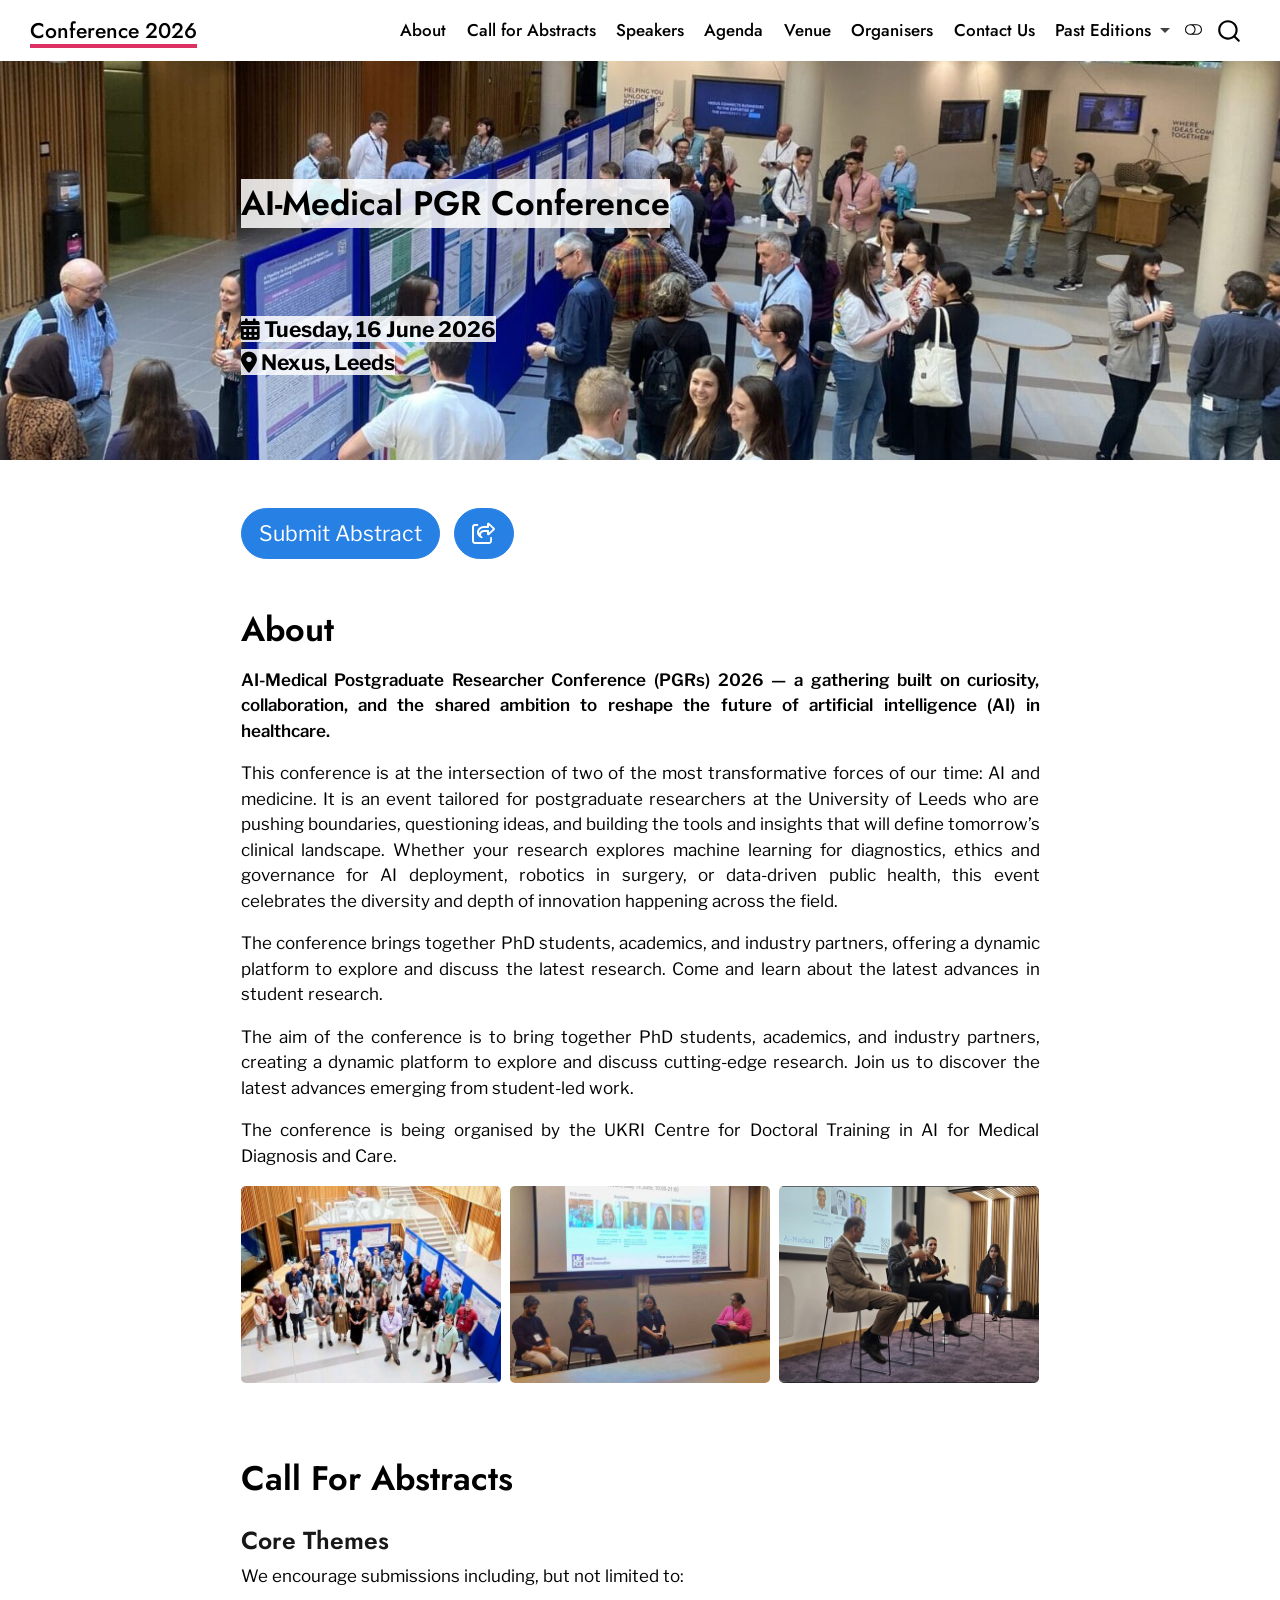
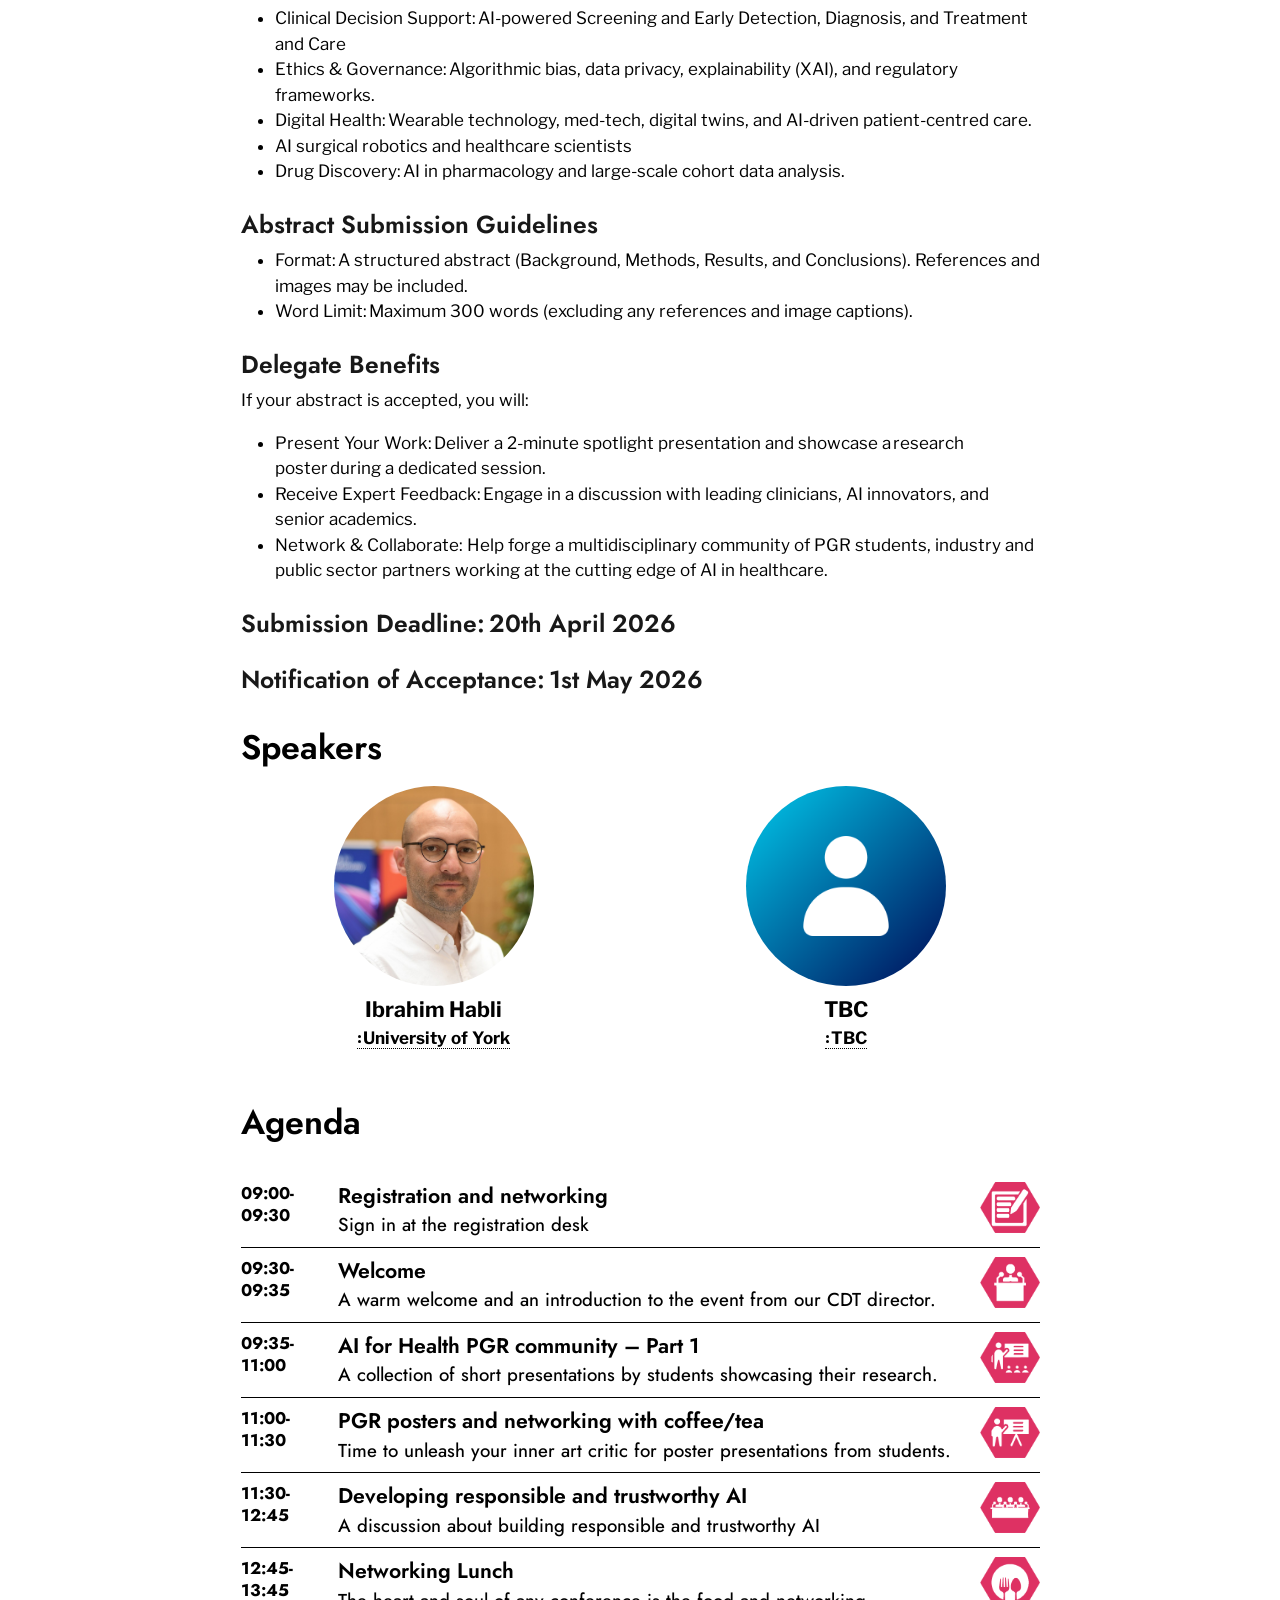
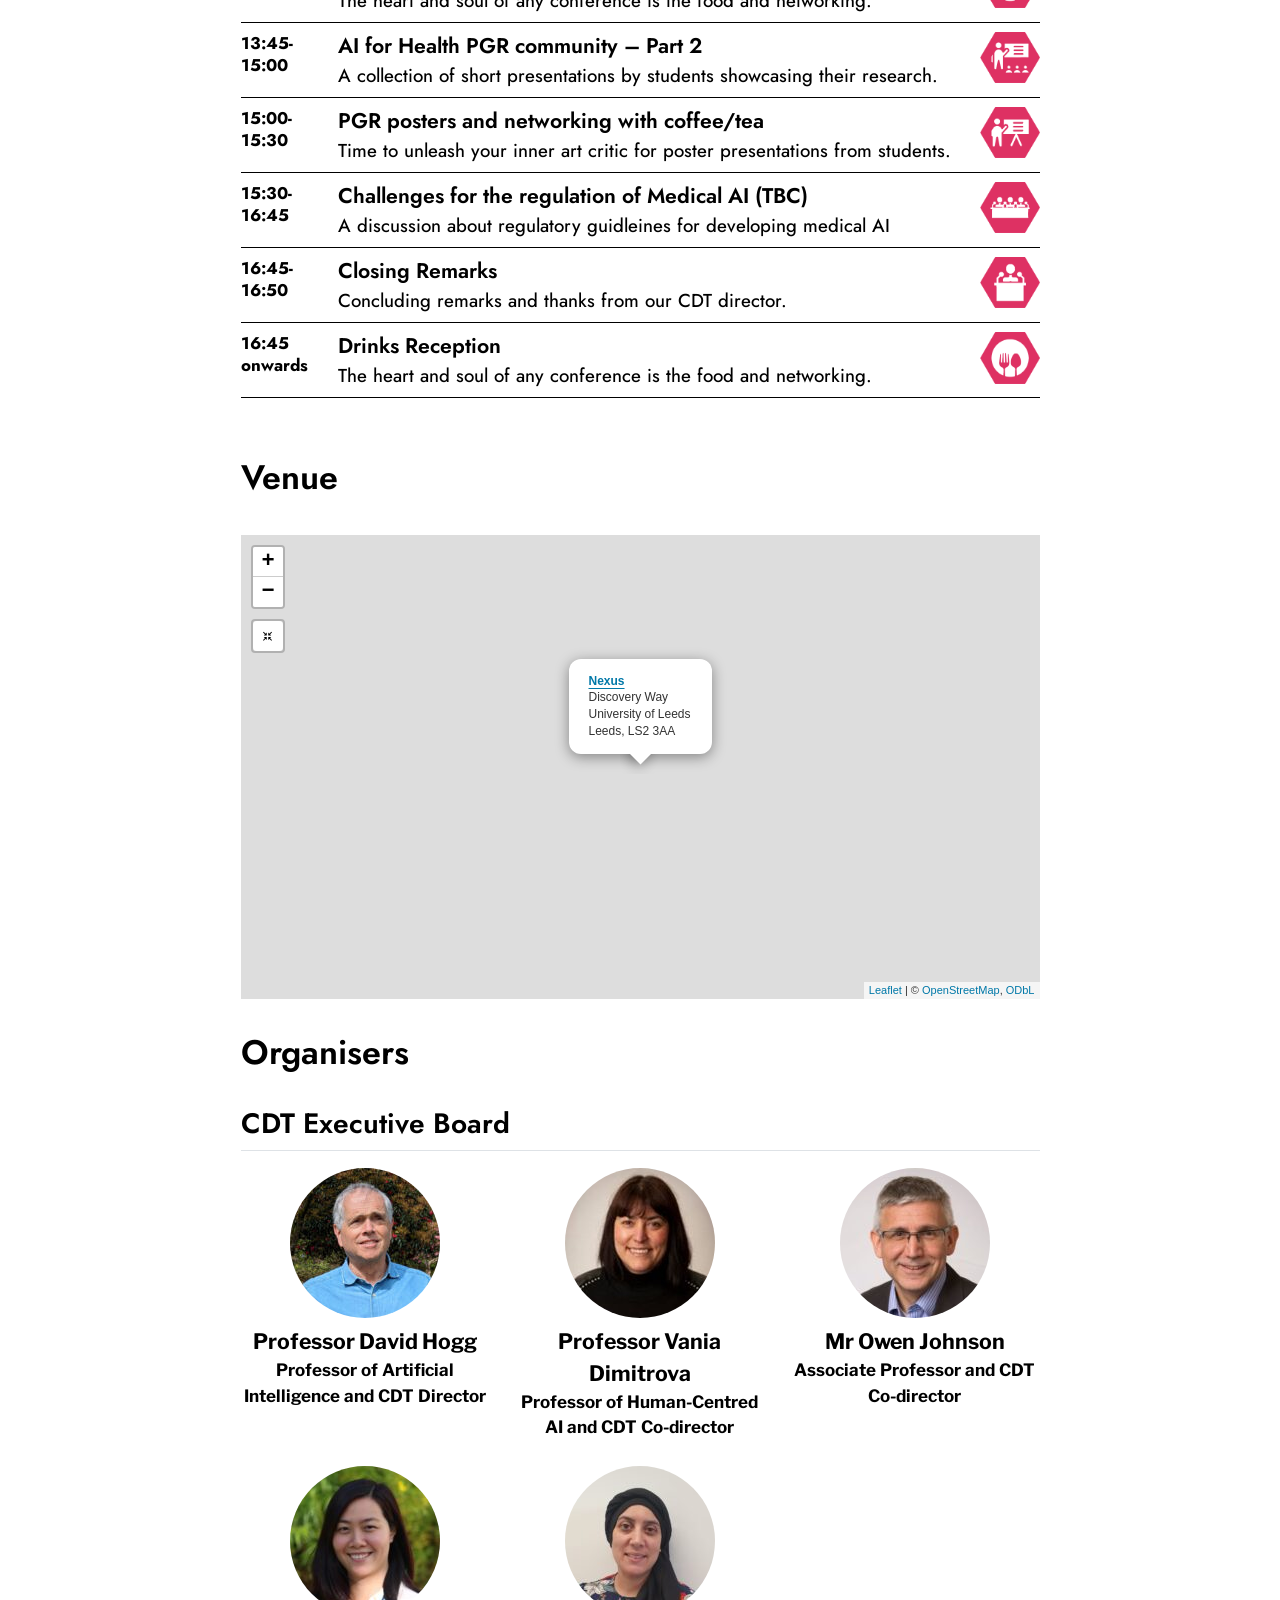
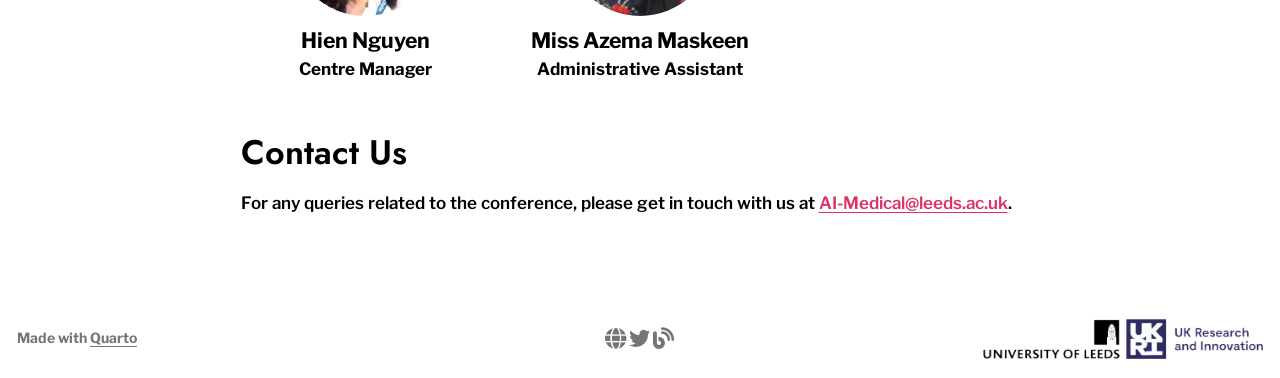
==== commit 2eb9edc9: "update banner, speaker info and about text" ====
--- a/docs/index.html
+++ b/docs/index.html
@@ -85,9 +85,9 @@
     }
 
     const options = {
-      valueNames: ['listing-name','listing-affiliation','listing-image','listing-href',{ data: ['index'] },{ data: ['categories'] }],
+      valueNames: ['listing-name','listing-affiliation','listing-image','listing-href','listing-bio',{ data: ['index'] },{ data: ['categories'] }],
       
-      searchColumns: ["listing-name","listing-affiliation","listing-image","listing-href"],
+      searchColumns: ["listing-name","listing-affiliation","listing-image","listing-href","listing-bio"],
     };
 
     window['quarto-listings'] = window['quarto-listings'] || {};
@@ -241,7 +241,7 @@
   background-position-y: center;
 }
 #title-block-header {
-  background-image: url(./assets/imgs/banner_cropped.jpg);
+  background-image: url(./assets/imgs/cdt1.jpeg);
   background-size: cover;
   background-position-y: center;
   height: 400px;
@@ -393,11 +393,12 @@
 <section id="sec-about" class="level1">
 <h1>About</h1>
 <div style="text-align: justify; font-weight:600">
-<p>AI‑Medical PGR Conference 2026 — a gathering built on curiosity, collaboration, and the shared ambition to reshape the future of artificial intelligence (AI) in healthcare.</p>
+<p>AI-Medical Postgraduate Researcher Conference (PGRs) 2026 — a gathering built on curiosity, collaboration, and the shared ambition to reshape the future of artificial intelligence (AI) in healthcare.</p>
 </div>
 <div style="text-align: justify; font-weight:400">
-<p>This conference is at the intersection of two of the most transformative forces of our time: AI and medicine. It is an event tailored for postgraduate researchers at the University of Leeds who are pushing boundaries, questioning ideas, and building the tools and insights that will define tomorrow’s clinical landscape. Whether your research explores machine learning for diagnostics, ethics and governance for AI deployment, robotics in surgery, or data‑driven public health, this event celebrates the diversity and depth of innovation happening across the field.</p>
-<p>This conference brings together the PhD students, academics, and industry partners, offering a dynamic platform to explore and discuss the latest research. We hope that the event will provide an opportunity for our diverse network of researchers and healthcare professionals to reconnect and seek further opportunities for collaboration.</p>
+<p>This conference is at the intersection of two of the most transformative forces of our time: AI and medicine. It is an event tailored for postgraduate researchers at the University of Leeds who are pushing boundaries, questioning ideas, and building the tools and insights that will define tomorrow’s clinical landscape. Whether your research explores machine learning for diagnostics, ethics and governance for AI deployment, robotics in surgery, or data-driven public health, this event celebrates the diversity and depth of innovation happening across the field.</p>
+<p>The conference brings together PhD students, academics, and industry partners, offering a dynamic platform to explore and discuss the latest research. Come and learn about the latest advances in student research.</p>
+<p>The aim of the conference is to bring together PhD students, academics, and industry partners, creating a dynamic platform to explore and discuss cutting-edge research. Join us to discover the latest advances emerging from student-led work.</p>
 <p>The conference is being organised by the UKRI Centre for Doctoral Training in AI for Medical Diagnosis and Care.</p>
 </div>
 <div id="listing-gallery" class="quarto-listing quarto-listing-container-custom">
@@ -425,13 +426,13 @@
 </style>
 <div class="grid-gallery">
 <div>
-<p><a href="assets/imgs/gallery/conf2022.jpg" class="lightbox" data-glightbox="description: .lightbox-desc-2;" data-gallery="quarto-grid-gallery"><img src="assets/imgs/gallery/conf2022.jpg" class="grid-item img-fluid" loading="lazy"></a></p>
+<p><a href="assets/imgs/gallery/conf2022.jpg" class="lightbox" data-gallery="quarto-grid-gallery" data-glightbox="description: .lightbox-desc-2;"><img src="assets/imgs/gallery/conf2022.jpg" class="grid-item img-fluid" loading="lazy"></a></p>
 </div>
 <div>
-<p><a href="assets/imgs/gallery/conf2023.jpg" class="lightbox" data-glightbox="description: .lightbox-desc-3;" data-gallery="quarto-grid-gallery"><img src="assets/imgs/gallery/conf2023.jpg" class="grid-item img-fluid" loading="lazy"></a></p>
+<p><a href="assets/imgs/gallery/conf2024.jpg" class="lightbox" data-gallery="quarto-grid-gallery" data-glightbox="description: .lightbox-desc-3;"><img src="assets/imgs/gallery/conf2024.jpg" class="grid-item img-fluid" loading="lazy"></a></p>
 </div>
 <div>
-<p><a href="assets/imgs/gallery/conf2024.jpg" class="lightbox" data-glightbox="description: .lightbox-desc-4;" data-gallery="quarto-grid-gallery"><img src="assets/imgs/gallery/conf2024.jpg" class="grid-item img-fluid" loading="lazy"></a></p>
+<p><a href="assets/imgs/gallery/conf2025.jpeg" class="lightbox" data-gallery="quarto-grid-gallery" data-glightbox="description: .lightbox-desc-4;"><img src="assets/imgs/gallery/conf2025.jpeg" class="grid-item img-fluid" loading="lazy"></a></p>
 </div>
 </div>
 <div class="listing-no-matching d-none">
@@ -441,24 +442,22 @@
 </section>
 <section id="sec-cfa" class="level1">
 <h1>Call For Abstracts</h1>
-<div style="text-align: justify; font-weight:400">
-<p>We are pleased to invite Postgraduate Researchers (PGRs) at the University to submit abstracts for the AI-Medical PGR Conference 2026, a dedicated forum for showcasing innovative research at the intersection of artificial intelligence and healthcare.</p>
-</div>
 <div style="text-align: left; font-weight:400">
 <section id="core-themes" class="level3">
 <h3 class="anchored" data-anchor-id="core-themes">Core Themes</h3>
 <p>We encourage submissions including, but not limited to:</p>
 <ul>
-<li>Clinical Decision Support: AI-powered diagnostics, predictive analytics, and personalized treatment planning.</li>
+<li>Clinical Decision Support: AI-powered Screening and Early Detection, Diagnosis, and Treatment and Care</li>
 <li>Ethics &amp; Governance: Algorithmic bias, data privacy, explainability (XAI), and regulatory frameworks.</li>
 <li>Digital Health: Wearable technology, med-tech, digital twins, and AI-driven patient-centred care.</li>
+<li>AI surgical robotics and healthcare scientists</li>
 <li>Drug Discovery: AI in pharmacology and large-scale cohort data analysis.</li>
 </ul>
 </section>
 <section id="abstract-submission-guidelines" class="level3">
 <h3 class="anchored" data-anchor-id="abstract-submission-guidelines">Abstract Submission Guidelines</h3>
 <ul>
-<li>Format: No more than one side of A4 in the form of a structured abstract (Background, Methods, Results, and Conclusions). References and images may be included.</li>
+<li>Format: A structured abstract (Background, Methods, Results, and Conclusions). References and images may be included.</li>
 <li>Word Limit: Maximum 300 words (excluding any references and image captions).</li>
 </ul>
 </section>
@@ -467,8 +466,8 @@
 <p>If your abstract is accepted, you will:</p>
 <ul>
 <li>Present Your Work: Deliver a 2-minute spotlight presentation and showcase a research poster during a dedicated session.</li>
-<li>Receive Expert Feedback: Engage in Q&amp;A with leading clinicians, AI innovators, and senior academics.</li>
-<li>Network &amp; Collaborate: Join a multidisciplinary community of PGR students, industry and public sector partners to forge potential research collaborations.</li>
+<li>Receive Expert Feedback: Engage in a discussion with leading clinicians, AI innovators, and senior academics.</li>
+<li>Network &amp; Collaborate: Help forge a multidisciplinary community of PGR students, industry and public sector partners working at the cutting edge of AI in healthcare.</li>
 </ul>
 </section>
 <section id="submission-deadline-20th-april-2026" class="level3">
@@ -482,18 +481,18 @@
 <section id="sec-speakers" class="level1">
 <h1>Speakers</h1>
 <div id="listing-speakers" class="quarto-listing quarto-listing-container-custom">
-<div class="d-grid gap-4" style="grid-template-columns: repeat(auto-fit, minmax(250px, 1fr));">
+<div class="d-grid gap-4" style="grid-template-columns: repeat(auto-fit, minmax(200px, 1fr));">
+
+    <div class="text-center">
+        <a href="https://www.cs.york.ac.uk/people/ihabli" class="listing-title" target="_blank"><img class="rounded-circle img-fluid" src="assets/imgs/panel/ibrahim.jpg" style="max-width: 200px"></a>
+        <p class="fs-4 mt-2 mb-0" style="font-size: 150px;">Ibrahim Habli</p>
+        <p class="mb-0" style="font-weight: 350;"><a href="listings/bio_ibrahim.html" style="font-weight: bold;">:University of York</a></p>
+    </div>
 
     <div class="text-center">
         <a href="" class="listing-title" target="_blank"><img class="rounded-circle img-fluid" src="assets/imgs/placeholder.png" style="max-width: 200px"></a>
-        <p class="fs-4 mt-2 mb-0">Ibrahim Habli</p>
-        <p class="mb-0">University of York</p>
-    </div>
-
-    <div class="text-center">
-        <a href="" class="listing-title" target="_blank"><img class="rounded-circle img-fluid" src="assets/imgs/placeholder.png" style="max-width: 200px"></a>
-        <p class="fs-4 mt-2 mb-0">TBC</p>
-        <p class="mb-0">TBC</p>
+        <p class="fs-4 mt-2 mb-0" style="font-size: 150px;">TBC</p>
+        <p class="mb-0" style="font-weight: 350;"><a href="listings/bio_general.html" style="font-weight: bold;">:TBC</a></p>
     </div>
 
 </div>
@@ -684,8 +683,8 @@
 <hr style="height:1.5pt; visibility:hidden;">
 <div class="cell">
 <div class="cell-output-display">
-<div class="leaflet html-widget html-fill-item" id="htmlwidget-f733a3d0ee8d5856354d" style="width:100%;height:464px;"></div>
-<script type="application/json" data-for="htmlwidget-f733a3d0ee8d5856354d">{"x":{"options":{"crs":{"crsClass":"L.CRS.EPSG3857","code":null,"proj4def":null,"projectedBounds":null,"options":{}}},"setView":[[53.805251,-1.550028],15,[]],"calls":[{"method":"addTiles","args":["https://{s}.tile.openstreetmap.org/{z}/{x}/{y}.png",null,null,{"minZoom":0,"maxZoom":18,"tileSize":256,"subdomains":"abc","errorTileUrl":"","tms":false,"noWrap":false,"zoomOffset":0,"zoomReverse":false,"opacity":1,"zIndex":1,"detectRetina":false,"attribution":"&copy; <a href=\"https://openstreetmap.org/copyright/\">OpenStreetMap<\/a>,  <a href=\"https://opendatacommons.org/licenses/odbl/\">ODbL<\/a>"}]},{"method":"addEasyButton","args":[{"icon":"ion-arrow-shrink","title":"Reset View","onClick":"function(btn, map){ map.setView(map._initialCenter, map._initialZoom); }","position":"topleft"}]},{"method":"addPopups","args":[53.805251,-1.550028,"<a href='https://www.google.co.uk/maps/dir//Nexus+-+University+of+Leeds,+Discovery+Way,+Leeds+LS2+3AA/@53.8052821,-1.5502785,15z/data=!4m9!4m8!1m0!1m5!1m1!1s0x48795c028b513609:0x6014fd660699c8ee!2m2!1d-1.5502785!2d53.8052821!3e0' target='_blank' style='font-weight:bold'>Nexus<\/a><br/>Discovery Way<br/>University of Leeds<br/>Leeds, LS2 3AA",null,null,{"maxWidth":300,"minWidth":50,"autoPan":true,"keepInView":false,"closeButton":false,"closeOnClick":false,"className":"","autoClose":false}]}],"limits":{"lat":[53.805251,53.805251],"lng":[-1.550028,-1.550028]}},"evals":["calls.1.args.0.onClick"],"jsHooks":{"render":[{"code":"function(el, x, data) {\n  return (\nfunction(el, x){\n  var map = this;\n  map.whenReady(function(){\n    map._initialCenter = map.getCenter();\n    map._initialZoom = map.getZoom();\n  });\n}).call(this.getMap(), el, x, data);\n}","data":null}]}}</script>
+<div class="leaflet html-widget html-fill-item" id="htmlwidget-cc370f2e5292aadbf646" style="width:100%;height:464px;"></div>
+<script type="application/json" data-for="htmlwidget-cc370f2e5292aadbf646">{"x":{"options":{"crs":{"crsClass":"L.CRS.EPSG3857","code":null,"proj4def":null,"projectedBounds":null,"options":{}}},"setView":[[53.805251,-1.550028],15,[]],"calls":[{"method":"addTiles","args":["https://{s}.tile.openstreetmap.org/{z}/{x}/{y}.png",null,null,{"minZoom":0,"maxZoom":18,"tileSize":256,"subdomains":"abc","errorTileUrl":"","tms":false,"noWrap":false,"zoomOffset":0,"zoomReverse":false,"opacity":1,"zIndex":1,"detectRetina":false,"attribution":"&copy; <a href=\"https://openstreetmap.org/copyright/\">OpenStreetMap<\/a>,  <a href=\"https://opendatacommons.org/licenses/odbl/\">ODbL<\/a>"}]},{"method":"addEasyButton","args":[{"icon":"ion-arrow-shrink","title":"Reset View","onClick":"function(btn, map){ map.setView(map._initialCenter, map._initialZoom); }","position":"topleft"}]},{"method":"addPopups","args":[53.805251,-1.550028,"<a href='https://www.google.co.uk/maps/dir//Nexus+-+University+of+Leeds,+Discovery+Way,+Leeds+LS2+3AA/@53.8052821,-1.5502785,15z/data=!4m9!4m8!1m0!1m5!1m1!1s0x48795c028b513609:0x6014fd660699c8ee!2m2!1d-1.5502785!2d53.8052821!3e0' target='_blank' style='font-weight:bold'>Nexus<\/a><br/>Discovery Way<br/>University of Leeds<br/>Leeds, LS2 3AA",null,null,{"maxWidth":300,"minWidth":50,"autoPan":true,"keepInView":false,"closeButton":false,"closeOnClick":false,"className":"","autoClose":false}]}],"limits":{"lat":[53.805251,53.805251],"lng":[-1.550028,-1.550028]}},"evals":["calls.1.args.0.onClick"],"jsHooks":{"render":[{"code":"function(el, x, data) {\n  return (\nfunction(el, x){\n  var map = this;\n  map.whenReady(function(){\n    map._initialCenter = map.getCenter();\n    map._initialZoom = map.getZoom();\n  });\n}).call(this.getMap(), el, x, data);\n}","data":null}]}}</script>
 </div>
 </div>
 </section>
@@ -756,10 +755,10 @@
 <p>AI-Medical CDT Conference 2022</p>
 </div>
 <div class="glightbox-desc lightbox-desc-3">
-<p>Poster Session of the CDT Conference 2023</p>
+<p>The industry panel from the 2024 Conference</p>
 </div>
 <div class="glightbox-desc lightbox-desc-4">
-<p>The industry panel from the 2024 Conference</p>
+<p>Panel discussion from the 2025 Conference</p>
 </div>
 </div>
 </section>
--- a/docs/assets/styles/styles.css
+++ b/docs/assets/styles/styles.css
@@ -13,8 +13,15 @@
   }
 }
 
+.title {
+  background-color: rgba(255, 255, 255, 0.85);
+  display: inline;
+}
+
 .subtitle {
   font-weight: 500;
+  background-color:rgba(255, 255, 255, 0.85);
+  display: inline;
 }
 
 
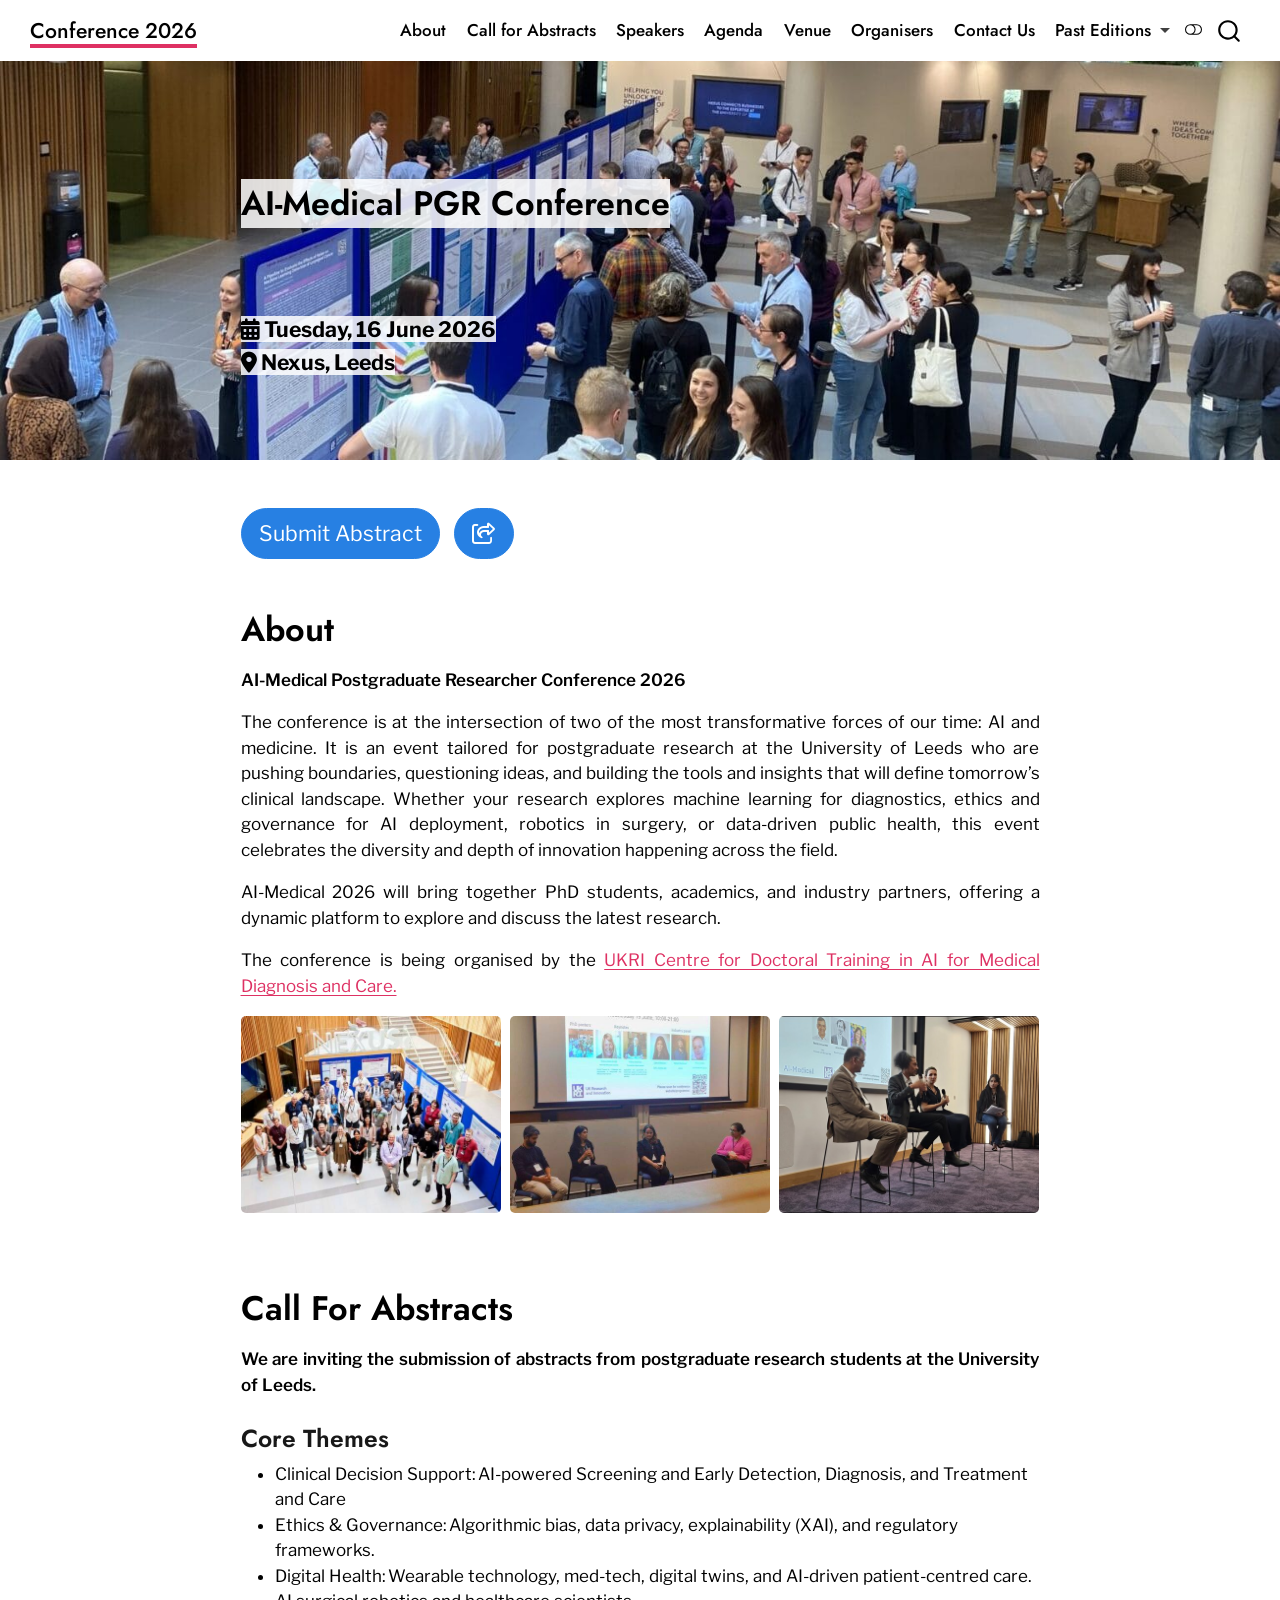
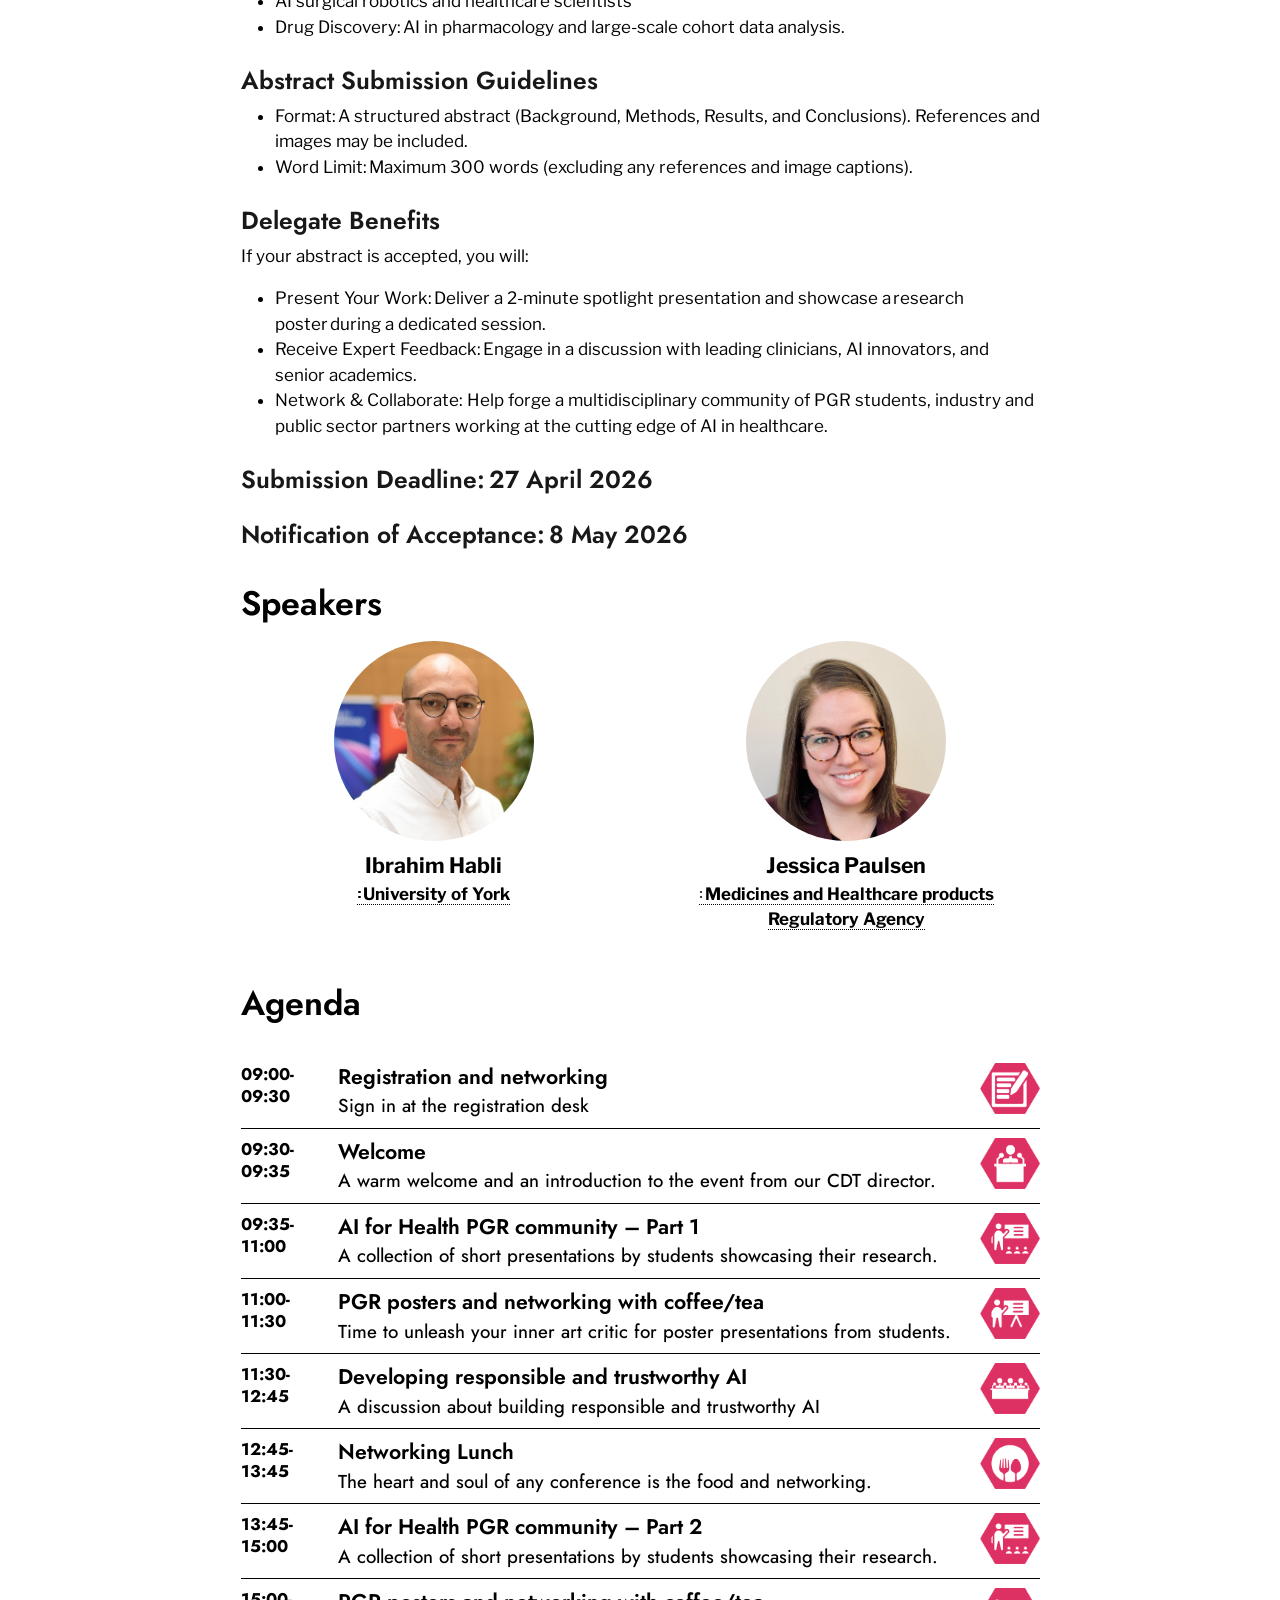
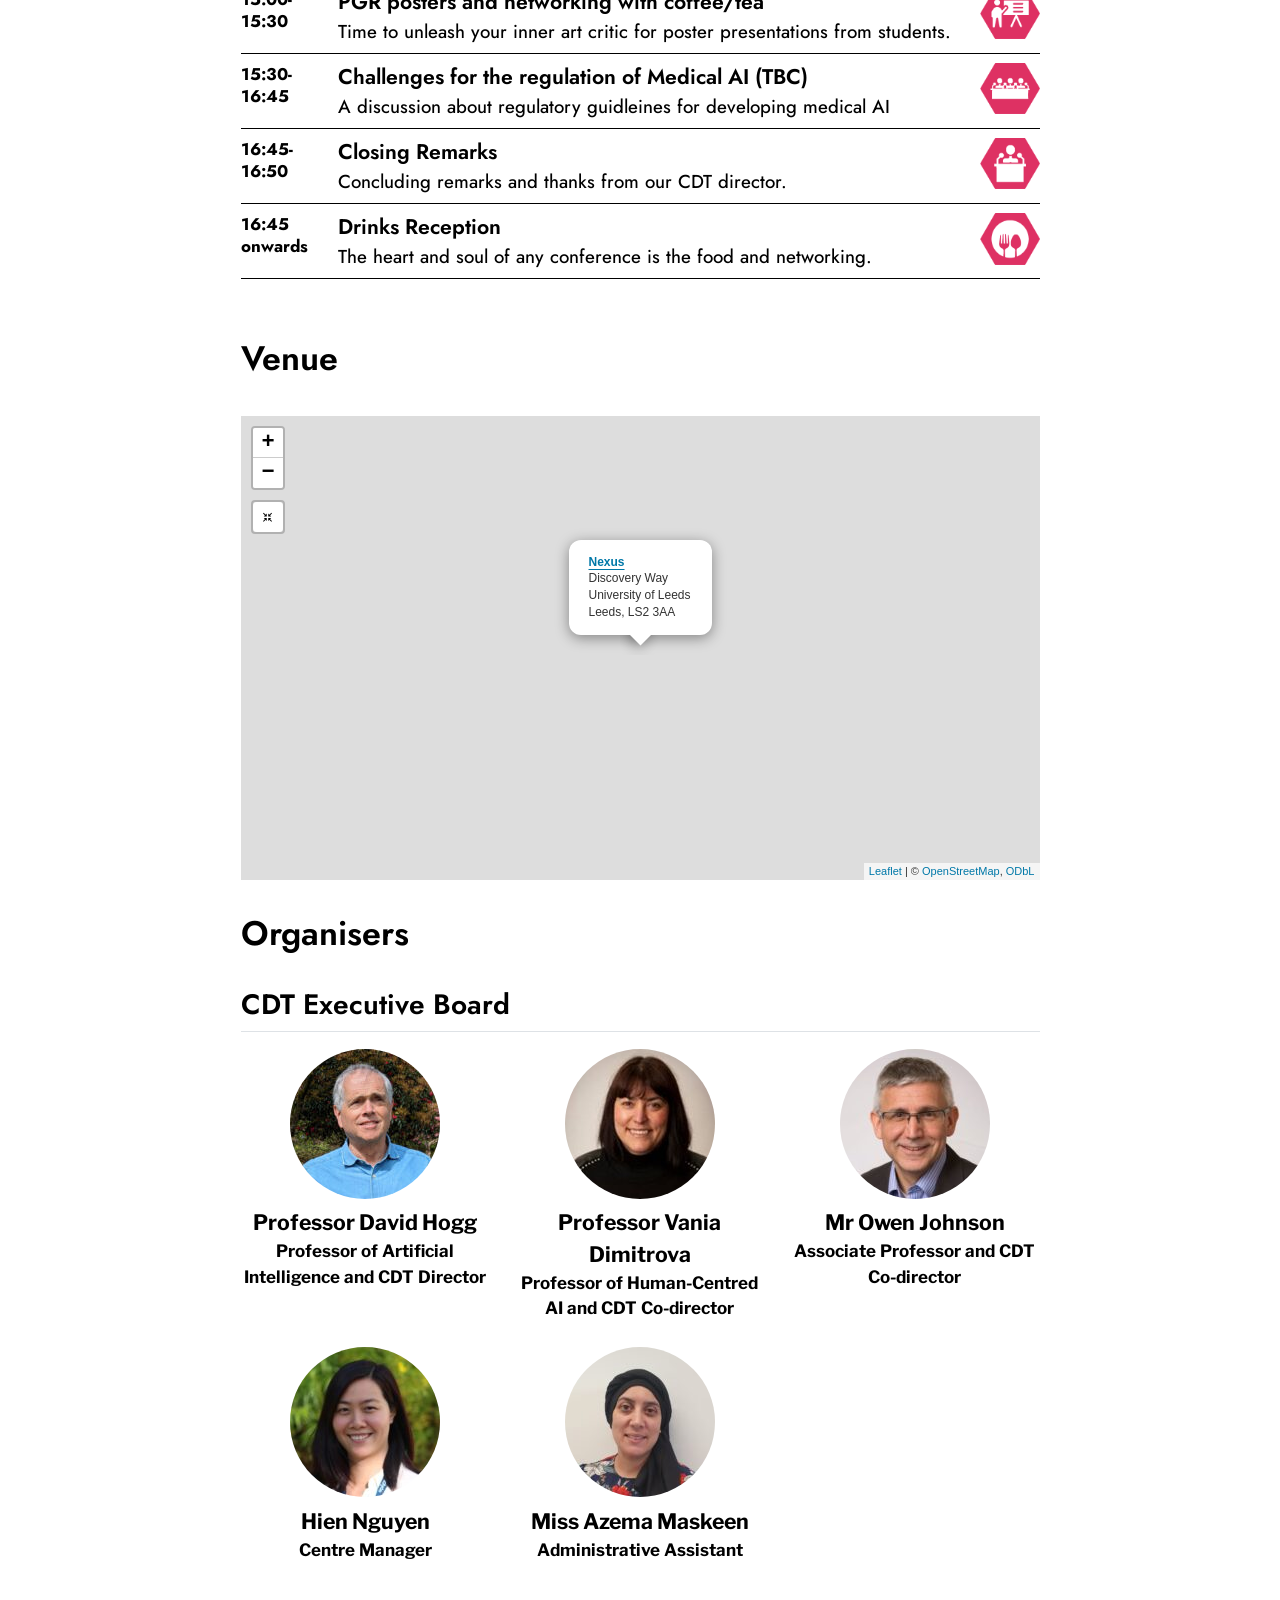
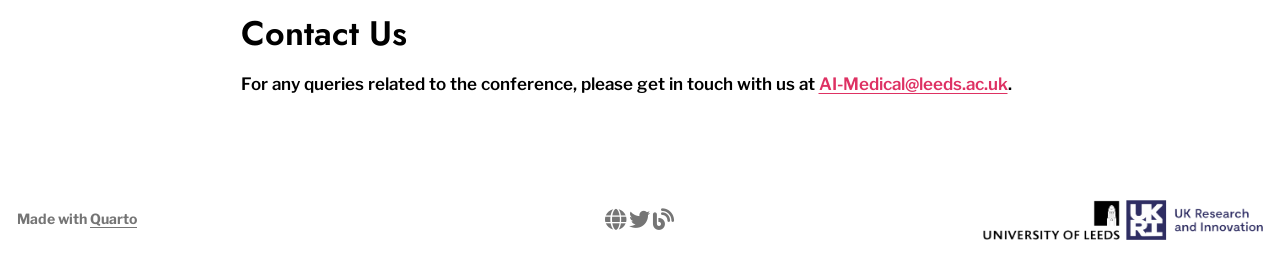
==== commit 7ccf5eb5: "update speakers and deadlines" ====
--- a/docs/index.html
+++ b/docs/index.html
@@ -393,13 +393,12 @@
 <section id="sec-about" class="level1">
 <h1>About</h1>
 <div style="text-align: justify; font-weight:600">
-<p>AI-Medical Postgraduate Researcher Conference (PGRs) 2026 — a gathering built on curiosity, collaboration, and the shared ambition to reshape the future of artificial intelligence (AI) in healthcare.</p>
+<p>AI-Medical Postgraduate Researcher Conference 2026</p>
 </div>
 <div style="text-align: justify; font-weight:400">
-<p>This conference is at the intersection of two of the most transformative forces of our time: AI and medicine. It is an event tailored for postgraduate researchers at the University of Leeds who are pushing boundaries, questioning ideas, and building the tools and insights that will define tomorrow’s clinical landscape. Whether your research explores machine learning for diagnostics, ethics and governance for AI deployment, robotics in surgery, or data-driven public health, this event celebrates the diversity and depth of innovation happening across the field.</p>
-<p>The conference brings together PhD students, academics, and industry partners, offering a dynamic platform to explore and discuss the latest research. Come and learn about the latest advances in student research.</p>
-<p>The aim of the conference is to bring together PhD students, academics, and industry partners, creating a dynamic platform to explore and discuss cutting-edge research. Join us to discover the latest advances emerging from student-led work.</p>
-<p>The conference is being organised by the UKRI Centre for Doctoral Training in AI for Medical Diagnosis and Care.</p>
+<p>The conference is at the intersection of two of the most transformative forces of our time: AI and medicine. It is an event tailored for postgraduate research at the University of Leeds who are pushing boundaries, questioning ideas, and building the tools and insights that will define tomorrow’s clinical landscape. Whether your research explores machine learning for diagnostics, ethics and governance for AI deployment, robotics in surgery, or data-driven public health, this event celebrates the diversity and depth of innovation happening across the field.</p>
+<p>AI-Medical 2026 will bring together PhD students, academics, and industry partners, offering a dynamic platform to explore and discuss the latest research.</p>
+<p>The conference is being organised by the <a href="https://ai-medical.leeds.ac.uk/">UKRI Centre for Doctoral Training in AI for Medical Diagnosis and Care.</a></p>
 </div>
 <div id="listing-gallery" class="quarto-listing quarto-listing-container-custom">
 <style type="text/css">
@@ -426,13 +425,13 @@
 </style>
 <div class="grid-gallery">
 <div>
-<p><a href="assets/imgs/gallery/conf2022.jpg" class="lightbox" data-gallery="quarto-grid-gallery" data-glightbox="description: .lightbox-desc-2;"><img src="assets/imgs/gallery/conf2022.jpg" class="grid-item img-fluid" loading="lazy"></a></p>
+<p><a href="assets/imgs/gallery/conf2022.jpg" class="lightbox" data-glightbox="description: .lightbox-desc-2;" data-gallery="quarto-grid-gallery"><img src="assets/imgs/gallery/conf2022.jpg" class="grid-item img-fluid" loading="lazy"></a></p>
 </div>
 <div>
-<p><a href="assets/imgs/gallery/conf2024.jpg" class="lightbox" data-gallery="quarto-grid-gallery" data-glightbox="description: .lightbox-desc-3;"><img src="assets/imgs/gallery/conf2024.jpg" class="grid-item img-fluid" loading="lazy"></a></p>
+<p><a href="assets/imgs/gallery/conf2024.jpg" class="lightbox" data-glightbox="description: .lightbox-desc-3;" data-gallery="quarto-grid-gallery"><img src="assets/imgs/gallery/conf2024.jpg" class="grid-item img-fluid" loading="lazy"></a></p>
 </div>
 <div>
-<p><a href="assets/imgs/gallery/conf2025.jpeg" class="lightbox" data-gallery="quarto-grid-gallery" data-glightbox="description: .lightbox-desc-4;"><img src="assets/imgs/gallery/conf2025.jpeg" class="grid-item img-fluid" loading="lazy"></a></p>
+<p><a href="assets/imgs/gallery/conf2025.jpeg" class="lightbox" data-glightbox="description: .lightbox-desc-4;" data-gallery="quarto-grid-gallery"><img src="assets/imgs/gallery/conf2025.jpeg" class="grid-item img-fluid" loading="lazy"></a></p>
 </div>
 </div>
 <div class="listing-no-matching d-none">
@@ -442,10 +441,12 @@
 </section>
 <section id="sec-cfa" class="level1">
 <h1>Call For Abstracts</h1>
+<div style="text-align: justify; font-weight:600">
+We are inviting the submission of abstracts from postgraduate research students at the University of Leeds.
+</div>
 <div style="text-align: left; font-weight:400">
 <section id="core-themes" class="level3">
 <h3 class="anchored" data-anchor-id="core-themes">Core Themes</h3>
-<p>We encourage submissions including, but not limited to:</p>
 <ul>
 <li>Clinical Decision Support: AI-powered Screening and Early Detection, Diagnosis, and Treatment and Care</li>
 <li>Ethics &amp; Governance: Algorithmic bias, data privacy, explainability (XAI), and regulatory frameworks.</li>
@@ -470,11 +471,11 @@
 <li>Network &amp; Collaborate: Help forge a multidisciplinary community of PGR students, industry and public sector partners working at the cutting edge of AI in healthcare.</li>
 </ul>
 </section>
-<section id="submission-deadline-20th-april-2026" class="level3">
-<h3 class="anchored" data-anchor-id="submission-deadline-20th-april-2026">Submission Deadline: 20th April 2026</h3>
+<section id="submission-deadline-27-april-2026" class="level3">
+<h3 class="anchored" data-anchor-id="submission-deadline-27-april-2026">Submission Deadline: 27 April 2026</h3>
 </section>
-<section id="notification-of-acceptance-1st-may-2026" class="level3">
-<h3 class="anchored" data-anchor-id="notification-of-acceptance-1st-may-2026">Notification of Acceptance: 1st May 2026</h3>
+<section id="notification-of-acceptance-8-may-2026" class="level3">
+<h3 class="anchored" data-anchor-id="notification-of-acceptance-8-may-2026">Notification of Acceptance: 8 May 2026</h3>
 </section>
 </div>
 </section>
@@ -490,9 +491,9 @@
     </div>
 
     <div class="text-center">
-        <a href="" class="listing-title" target="_blank"><img class="rounded-circle img-fluid" src="assets/imgs/placeholder.png" style="max-width: 200px"></a>
-        <p class="fs-4 mt-2 mb-0" style="font-size: 150px;">TBC</p>
-        <p class="mb-0" style="font-weight: 350;"><a href="listings/bio_general.html" style="font-weight: bold;">:TBC</a></p>
+        <a href="https://www.linkedin.com/in/jessica-paulsen1/" class="listing-title" target="_blank"><img class="rounded-circle img-fluid" src="assets/imgs/panel/jessica.jpg" style="max-width: 200px"></a>
+        <p class="fs-4 mt-2 mb-0" style="font-size: 150px;">Jessica Paulsen</p>
+        <p class="mb-0" style="font-weight: 350;"><a href="listings/bio_jessica.html" style="font-weight: bold;">:Medicines and Healthcare products Regulatory Agency</a></p>
     </div>
 
 </div>
@@ -683,8 +684,8 @@
 <hr style="height:1.5pt; visibility:hidden;">
 <div class="cell">
 <div class="cell-output-display">
-<div class="leaflet html-widget html-fill-item" id="htmlwidget-cc370f2e5292aadbf646" style="width:100%;height:464px;"></div>
-<script type="application/json" data-for="htmlwidget-cc370f2e5292aadbf646">{"x":{"options":{"crs":{"crsClass":"L.CRS.EPSG3857","code":null,"proj4def":null,"projectedBounds":null,"options":{}}},"setView":[[53.805251,-1.550028],15,[]],"calls":[{"method":"addTiles","args":["https://{s}.tile.openstreetmap.org/{z}/{x}/{y}.png",null,null,{"minZoom":0,"maxZoom":18,"tileSize":256,"subdomains":"abc","errorTileUrl":"","tms":false,"noWrap":false,"zoomOffset":0,"zoomReverse":false,"opacity":1,"zIndex":1,"detectRetina":false,"attribution":"&copy; <a href=\"https://openstreetmap.org/copyright/\">OpenStreetMap<\/a>,  <a href=\"https://opendatacommons.org/licenses/odbl/\">ODbL<\/a>"}]},{"method":"addEasyButton","args":[{"icon":"ion-arrow-shrink","title":"Reset View","onClick":"function(btn, map){ map.setView(map._initialCenter, map._initialZoom); }","position":"topleft"}]},{"method":"addPopups","args":[53.805251,-1.550028,"<a href='https://www.google.co.uk/maps/dir//Nexus+-+University+of+Leeds,+Discovery+Way,+Leeds+LS2+3AA/@53.8052821,-1.5502785,15z/data=!4m9!4m8!1m0!1m5!1m1!1s0x48795c028b513609:0x6014fd660699c8ee!2m2!1d-1.5502785!2d53.8052821!3e0' target='_blank' style='font-weight:bold'>Nexus<\/a><br/>Discovery Way<br/>University of Leeds<br/>Leeds, LS2 3AA",null,null,{"maxWidth":300,"minWidth":50,"autoPan":true,"keepInView":false,"closeButton":false,"closeOnClick":false,"className":"","autoClose":false}]}],"limits":{"lat":[53.805251,53.805251],"lng":[-1.550028,-1.550028]}},"evals":["calls.1.args.0.onClick"],"jsHooks":{"render":[{"code":"function(el, x, data) {\n  return (\nfunction(el, x){\n  var map = this;\n  map.whenReady(function(){\n    map._initialCenter = map.getCenter();\n    map._initialZoom = map.getZoom();\n  });\n}).call(this.getMap(), el, x, data);\n}","data":null}]}}</script>
+<div class="leaflet html-widget html-fill-item" id="htmlwidget-017a1624c91c67b6637e" style="width:100%;height:464px;"></div>
+<script type="application/json" data-for="htmlwidget-017a1624c91c67b6637e">{"x":{"options":{"crs":{"crsClass":"L.CRS.EPSG3857","code":null,"proj4def":null,"projectedBounds":null,"options":{}}},"setView":[[53.805251,-1.550028],15,[]],"calls":[{"method":"addTiles","args":["https://{s}.tile.openstreetmap.org/{z}/{x}/{y}.png",null,null,{"minZoom":0,"maxZoom":18,"tileSize":256,"subdomains":"abc","errorTileUrl":"","tms":false,"noWrap":false,"zoomOffset":0,"zoomReverse":false,"opacity":1,"zIndex":1,"detectRetina":false,"attribution":"&copy; <a href=\"https://openstreetmap.org/copyright/\">OpenStreetMap<\/a>,  <a href=\"https://opendatacommons.org/licenses/odbl/\">ODbL<\/a>"}]},{"method":"addEasyButton","args":[{"icon":"ion-arrow-shrink","title":"Reset View","onClick":"function(btn, map){ map.setView(map._initialCenter, map._initialZoom); }","position":"topleft"}]},{"method":"addPopups","args":[53.805251,-1.550028,"<a href='https://www.google.co.uk/maps/dir//Nexus+-+University+of+Leeds,+Discovery+Way,+Leeds+LS2+3AA/@53.8052821,-1.5502785,15z/data=!4m9!4m8!1m0!1m5!1m1!1s0x48795c028b513609:0x6014fd660699c8ee!2m2!1d-1.5502785!2d53.8052821!3e0' target='_blank' style='font-weight:bold'>Nexus<\/a><br/>Discovery Way<br/>University of Leeds<br/>Leeds, LS2 3AA",null,null,{"maxWidth":300,"minWidth":50,"autoPan":true,"keepInView":false,"closeButton":false,"closeOnClick":false,"className":"","autoClose":false}]}],"limits":{"lat":[53.805251,53.805251],"lng":[-1.550028,-1.550028]}},"evals":["calls.1.args.0.onClick"],"jsHooks":{"render":[{"code":"function(el, x, data) {\n  return (\nfunction(el, x){\n  var map = this;\n  map.whenReady(function(){\n    map._initialCenter = map.getCenter();\n    map._initialZoom = map.getZoom();\n  });\n}).call(this.getMap(), el, x, data);\n}","data":null}]}}</script>
 </div>
 </div>
 </section>
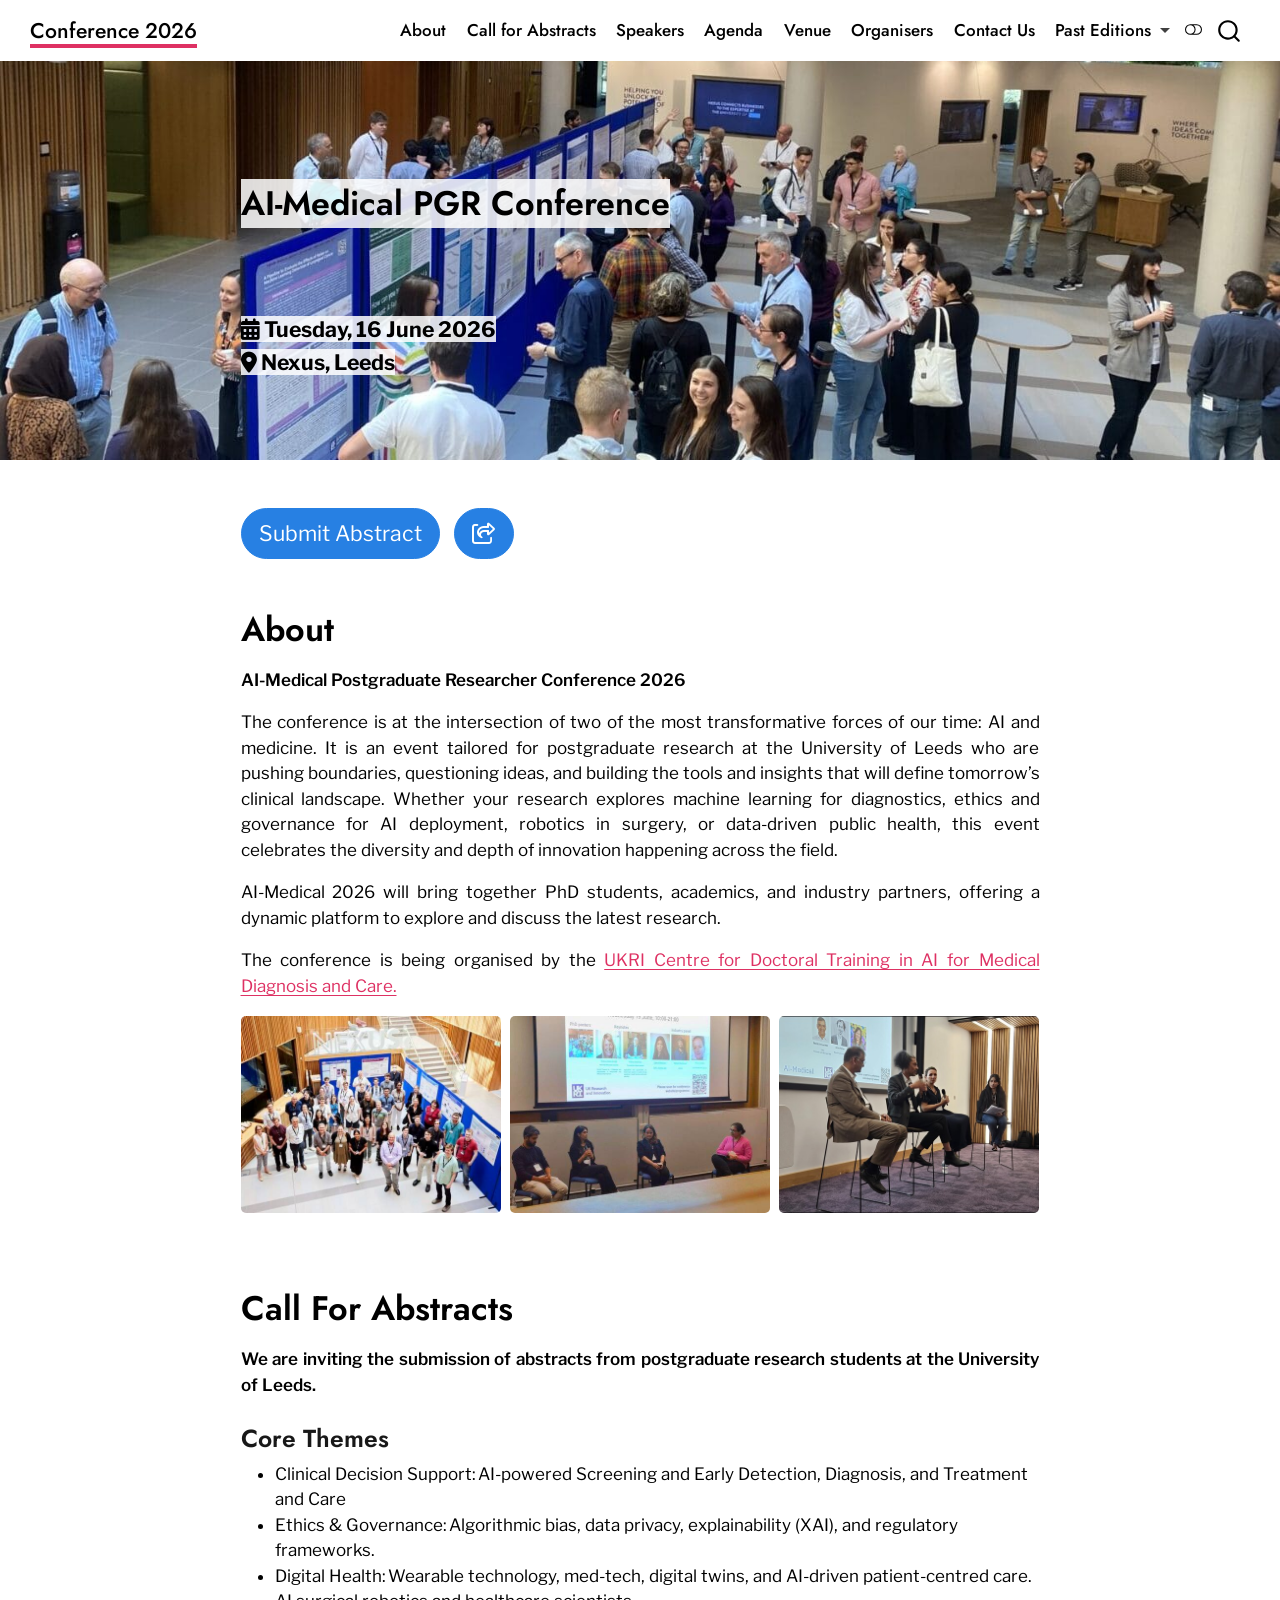
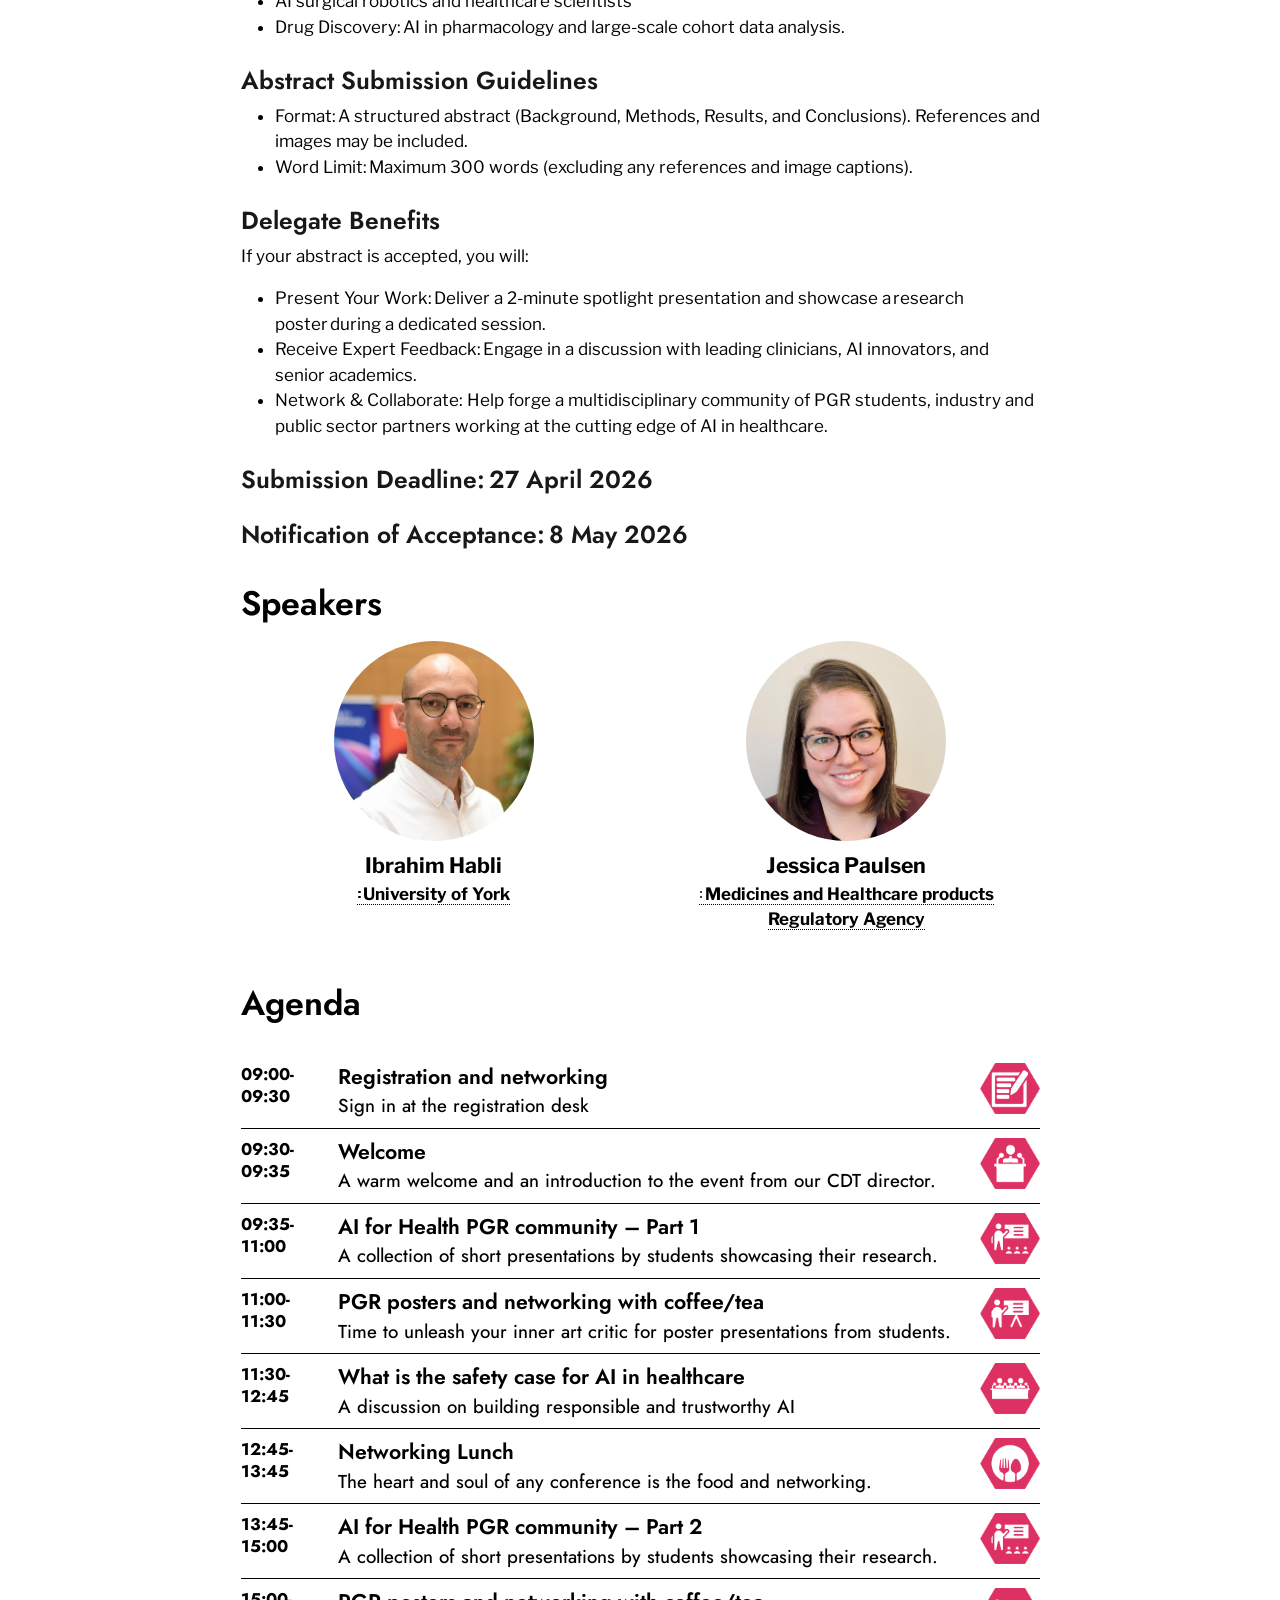
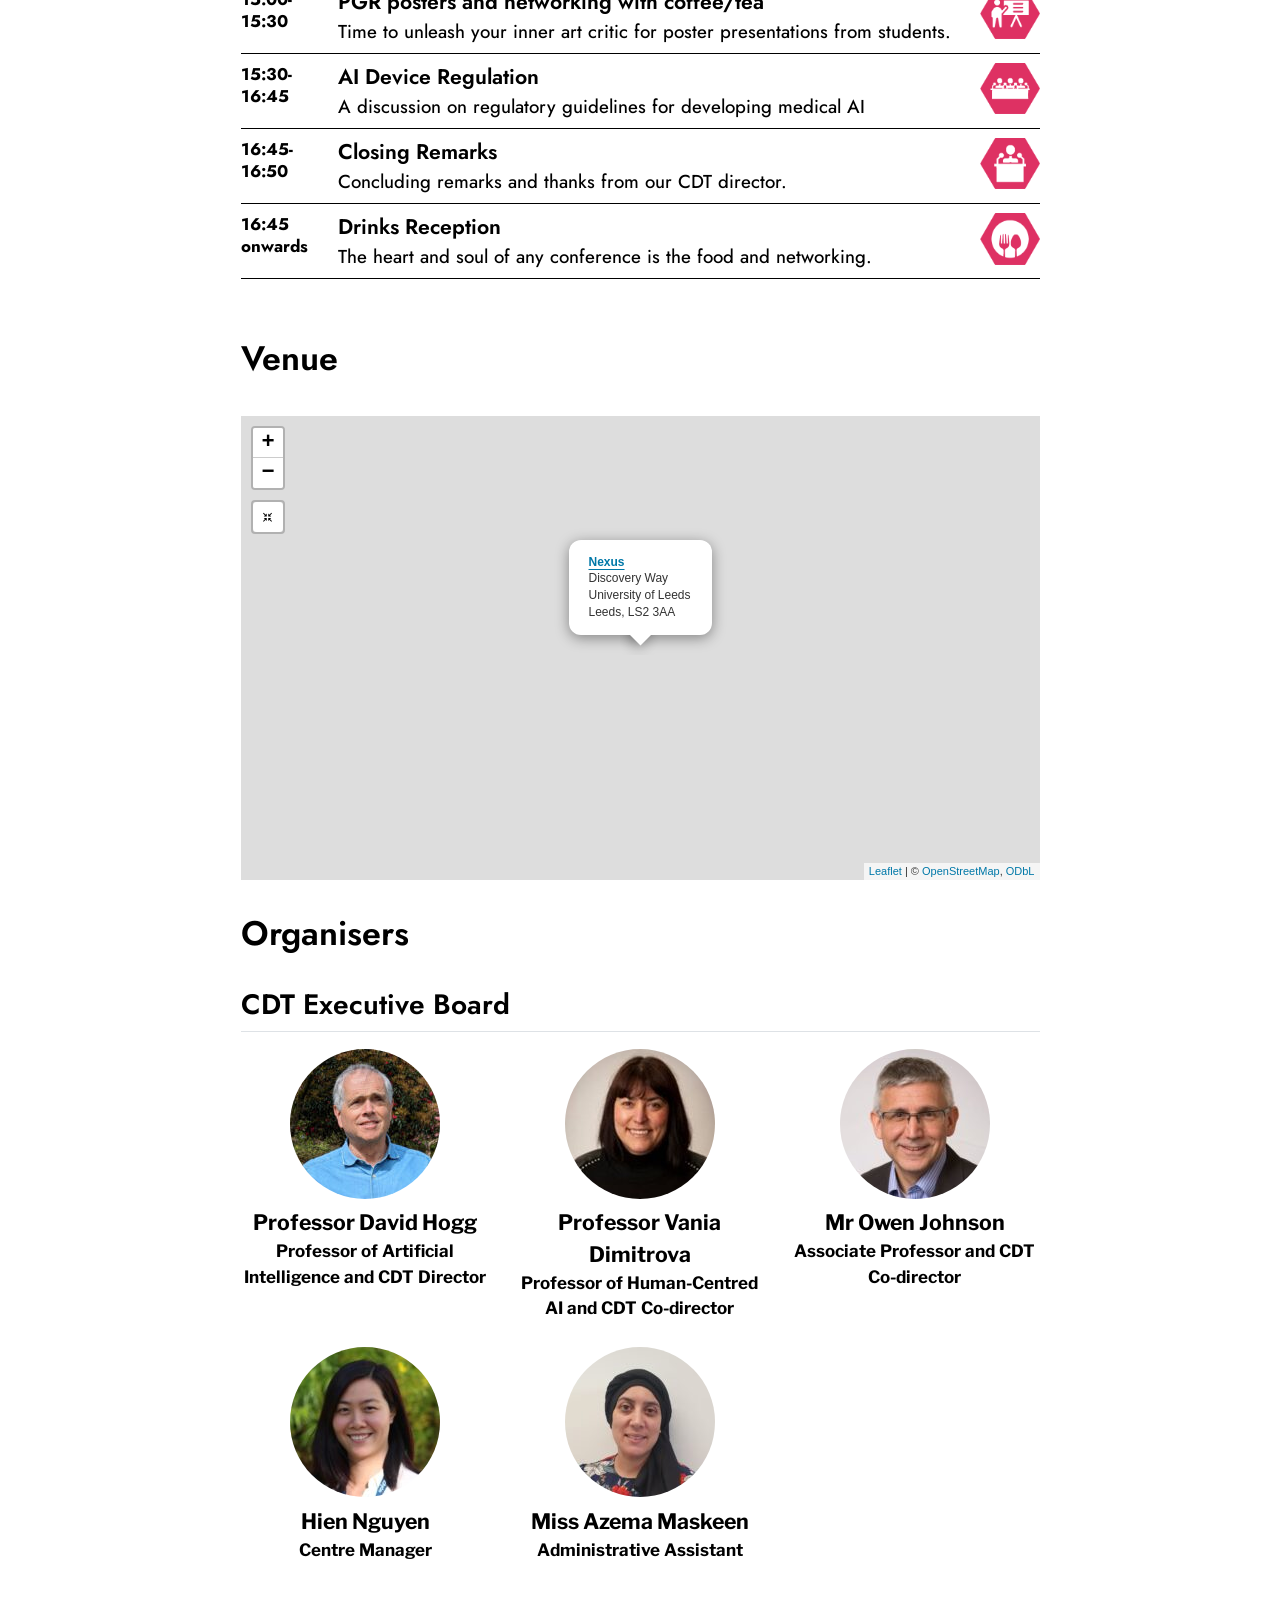
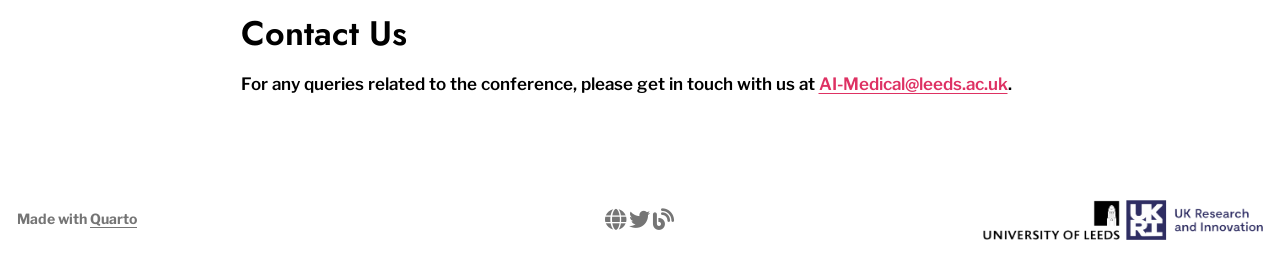
==== commit 143370f1: "update agenda and form link" ====
--- a/docs/index.html
+++ b/docs/index.html
@@ -388,7 +388,7 @@
 
 
 <div class="button-container">
-<p><a href="https://forms.office.com/Pages/DesignPageV2.aspx?subpage=design&amp;id=qO3qvR3IzkWGPlIypTW3y2wmHvEELqdHoIHnqYLBNixUOVRaVkM0MVZLUFRUUEtCV0JDRkpOOE4xNC4u" class="btn btn-primary btn-lg mb-0 rounded-pill" role="button" style="margin-right:10px" target="_blank">Submit Abstract</a> <share-button> <button type="button" class="btn btn-primary btn-lg mb-0 rounded-pill"><i class="fa-regular fa-share-from-square"></i></button> </share-button></p>
+<p><a href="https://forms.office.com/pages/responsepage.aspx?id=qO3qvR3IzkWGPlIypTW3y2wmHvEELqdHoIHnqYLBNixUOVRaVkM0MVZLUFRUUEtCV0JDRkpOOE4xNC4u&amp;route=shorturl" class="btn btn-primary btn-lg mb-0 rounded-pill" role="button" style="margin-right:10px" target="_blank">Submit Abstract</a> <share-button> <button type="button" class="btn btn-primary btn-lg mb-0 rounded-pill"><i class="fa-regular fa-share-from-square"></i></button> </share-button></p>
 </div>
 <section id="sec-about" class="level1">
 <h1>About</h1>
@@ -425,13 +425,13 @@
 </style>
 <div class="grid-gallery">
 <div>
-<p><a href="assets/imgs/gallery/conf2022.jpg" class="lightbox" data-glightbox="description: .lightbox-desc-2;" data-gallery="quarto-grid-gallery"><img src="assets/imgs/gallery/conf2022.jpg" class="grid-item img-fluid" loading="lazy"></a></p>
+<p><a href="assets/imgs/gallery/conf2022.jpg" class="lightbox" data-gallery="quarto-grid-gallery" data-glightbox="description: .lightbox-desc-2;"><img src="assets/imgs/gallery/conf2022.jpg" class="grid-item img-fluid" loading="lazy"></a></p>
 </div>
 <div>
-<p><a href="assets/imgs/gallery/conf2024.jpg" class="lightbox" data-glightbox="description: .lightbox-desc-3;" data-gallery="quarto-grid-gallery"><img src="assets/imgs/gallery/conf2024.jpg" class="grid-item img-fluid" loading="lazy"></a></p>
+<p><a href="assets/imgs/gallery/conf2024.jpg" class="lightbox" data-gallery="quarto-grid-gallery" data-glightbox="description: .lightbox-desc-3;"><img src="assets/imgs/gallery/conf2024.jpg" class="grid-item img-fluid" loading="lazy"></a></p>
 </div>
 <div>
-<p><a href="assets/imgs/gallery/conf2025.jpeg" class="lightbox" data-glightbox="description: .lightbox-desc-4;" data-gallery="quarto-grid-gallery"><img src="assets/imgs/gallery/conf2025.jpeg" class="grid-item img-fluid" loading="lazy"></a></p>
+<p><a href="assets/imgs/gallery/conf2025.jpeg" class="lightbox" data-gallery="quarto-grid-gallery" data-glightbox="description: .lightbox-desc-4;"><img src="assets/imgs/gallery/conf2025.jpeg" class="grid-item img-fluid" loading="lazy"></a></p>
 </div>
 </div>
 <div class="listing-no-matching d-none">
@@ -571,14 +571,14 @@
     <div class="event-entry">
         <span class="event-time">11:30-12:45</span>
         <div class="body">
-            <p class="event-title">Developing responsible and trustworthy AI</p>
-            
-            <p class="event-description">A discussion about building responsible and trustworthy AI</p>
+            <p class="event-title">What is the safety case for AI in healthcare</p>
+            
+            <p class="event-description">A discussion on building responsible and trustworthy AI</p>
             
         </div>
         <div class="logo">
             
-            <img src="assets/imgs/icons/panel.png" alt="Developing responsible and trustworthy AI" title="Developing responsible and trustworthy AI">
+            <img src="assets/imgs/icons/panel.png" alt="What is the safety case for AI in healthcare" title="What is the safety case for AI in healthcare">
             
         </div>
     </div>
@@ -631,14 +631,14 @@
     <div class="event-entry">
         <span class="event-time">15:30-16:45</span>
         <div class="body">
-            <p class="event-title">Challenges for the regulation of Medical AI (TBC)</p>
-            
-            <p class="event-description">A discussion about regulatory guidleines for developing medical AI</p>
+            <p class="event-title">AI Device Regulation</p>
+            
+            <p class="event-description">A discussion on regulatory guidelines for developing medical AI</p>
             
         </div>
         <div class="logo">
             
-            <img src="assets/imgs/icons/panel.png" alt="Challenges for the regulation of Medical AI (TBC)" title="Challenges for the regulation of Medical AI (TBC)">
+            <img src="assets/imgs/icons/panel.png" alt="AI Device Regulation" title="AI Device Regulation">
             
         </div>
     </div>
@@ -684,8 +684,8 @@
 <hr style="height:1.5pt; visibility:hidden;">
 <div class="cell">
 <div class="cell-output-display">
-<div class="leaflet html-widget html-fill-item" id="htmlwidget-017a1624c91c67b6637e" style="width:100%;height:464px;"></div>
-<script type="application/json" data-for="htmlwidget-017a1624c91c67b6637e">{"x":{"options":{"crs":{"crsClass":"L.CRS.EPSG3857","code":null,"proj4def":null,"projectedBounds":null,"options":{}}},"setView":[[53.805251,-1.550028],15,[]],"calls":[{"method":"addTiles","args":["https://{s}.tile.openstreetmap.org/{z}/{x}/{y}.png",null,null,{"minZoom":0,"maxZoom":18,"tileSize":256,"subdomains":"abc","errorTileUrl":"","tms":false,"noWrap":false,"zoomOffset":0,"zoomReverse":false,"opacity":1,"zIndex":1,"detectRetina":false,"attribution":"&copy; <a href=\"https://openstreetmap.org/copyright/\">OpenStreetMap<\/a>,  <a href=\"https://opendatacommons.org/licenses/odbl/\">ODbL<\/a>"}]},{"method":"addEasyButton","args":[{"icon":"ion-arrow-shrink","title":"Reset View","onClick":"function(btn, map){ map.setView(map._initialCenter, map._initialZoom); }","position":"topleft"}]},{"method":"addPopups","args":[53.805251,-1.550028,"<a href='https://www.google.co.uk/maps/dir//Nexus+-+University+of+Leeds,+Discovery+Way,+Leeds+LS2+3AA/@53.8052821,-1.5502785,15z/data=!4m9!4m8!1m0!1m5!1m1!1s0x48795c028b513609:0x6014fd660699c8ee!2m2!1d-1.5502785!2d53.8052821!3e0' target='_blank' style='font-weight:bold'>Nexus<\/a><br/>Discovery Way<br/>University of Leeds<br/>Leeds, LS2 3AA",null,null,{"maxWidth":300,"minWidth":50,"autoPan":true,"keepInView":false,"closeButton":false,"closeOnClick":false,"className":"","autoClose":false}]}],"limits":{"lat":[53.805251,53.805251],"lng":[-1.550028,-1.550028]}},"evals":["calls.1.args.0.onClick"],"jsHooks":{"render":[{"code":"function(el, x, data) {\n  return (\nfunction(el, x){\n  var map = this;\n  map.whenReady(function(){\n    map._initialCenter = map.getCenter();\n    map._initialZoom = map.getZoom();\n  });\n}).call(this.getMap(), el, x, data);\n}","data":null}]}}</script>
+<div class="leaflet html-widget html-fill-item" id="htmlwidget-be6b6777cee32096b06a" style="width:100%;height:464px;"></div>
+<script type="application/json" data-for="htmlwidget-be6b6777cee32096b06a">{"x":{"options":{"crs":{"crsClass":"L.CRS.EPSG3857","code":null,"proj4def":null,"projectedBounds":null,"options":{}}},"setView":[[53.805251,-1.550028],15,[]],"calls":[{"method":"addTiles","args":["https://{s}.tile.openstreetmap.org/{z}/{x}/{y}.png",null,null,{"minZoom":0,"maxZoom":18,"tileSize":256,"subdomains":"abc","errorTileUrl":"","tms":false,"noWrap":false,"zoomOffset":0,"zoomReverse":false,"opacity":1,"zIndex":1,"detectRetina":false,"attribution":"&copy; <a href=\"https://openstreetmap.org/copyright/\">OpenStreetMap<\/a>,  <a href=\"https://opendatacommons.org/licenses/odbl/\">ODbL<\/a>"}]},{"method":"addEasyButton","args":[{"icon":"ion-arrow-shrink","title":"Reset View","onClick":"function(btn, map){ map.setView(map._initialCenter, map._initialZoom); }","position":"topleft"}]},{"method":"addPopups","args":[53.805251,-1.550028,"<a href='https://www.google.co.uk/maps/dir//Nexus+-+University+of+Leeds,+Discovery+Way,+Leeds+LS2+3AA/@53.8052821,-1.5502785,15z/data=!4m9!4m8!1m0!1m5!1m1!1s0x48795c028b513609:0x6014fd660699c8ee!2m2!1d-1.5502785!2d53.8052821!3e0' target='_blank' style='font-weight:bold'>Nexus<\/a><br/>Discovery Way<br/>University of Leeds<br/>Leeds, LS2 3AA",null,null,{"maxWidth":300,"minWidth":50,"autoPan":true,"keepInView":false,"closeButton":false,"closeOnClick":false,"className":"","autoClose":false}]}],"limits":{"lat":[53.805251,53.805251],"lng":[-1.550028,-1.550028]}},"evals":["calls.1.args.0.onClick"],"jsHooks":{"render":[{"code":"function(el, x, data) {\n  return (\nfunction(el, x){\n  var map = this;\n  map.whenReady(function(){\n    map._initialCenter = map.getCenter();\n    map._initialZoom = map.getZoom();\n  });\n}).call(this.getMap(), el, x, data);\n}","data":null}]}}</script>
 </div>
 </div>
 </section>
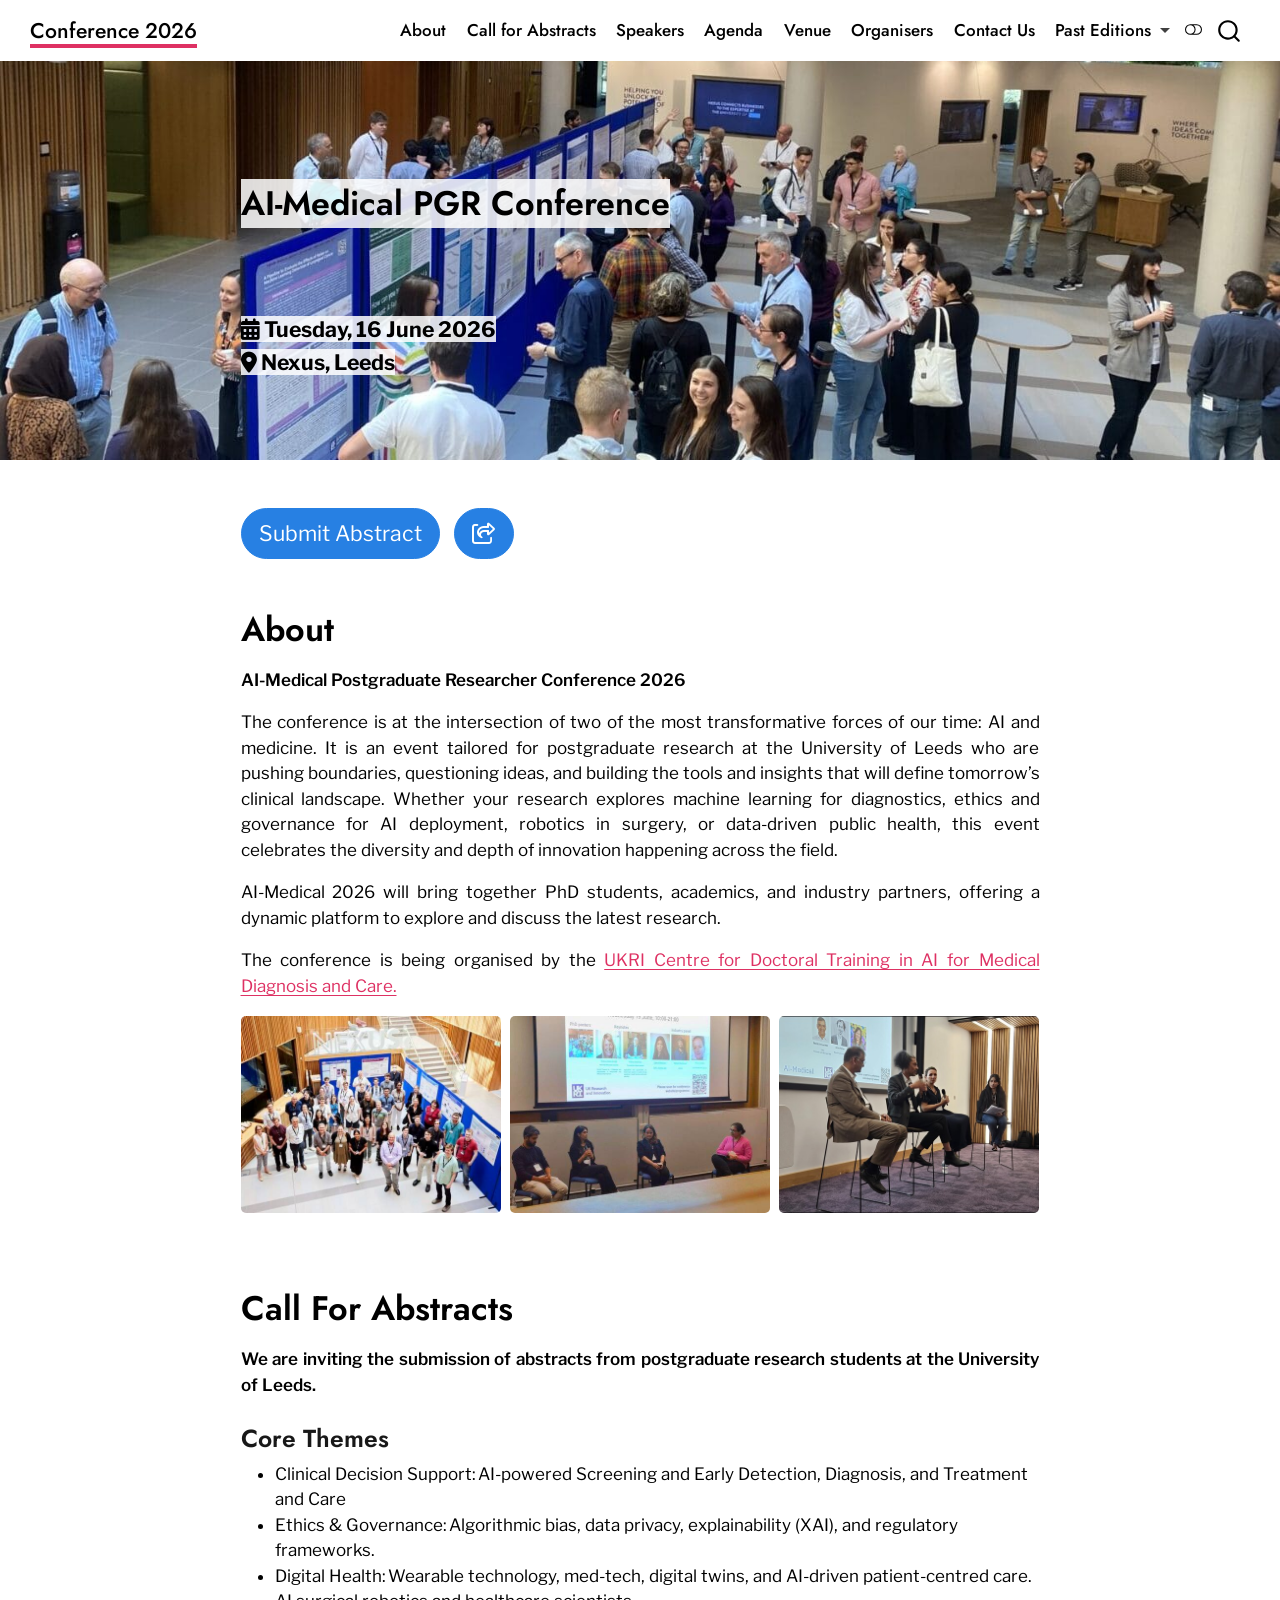
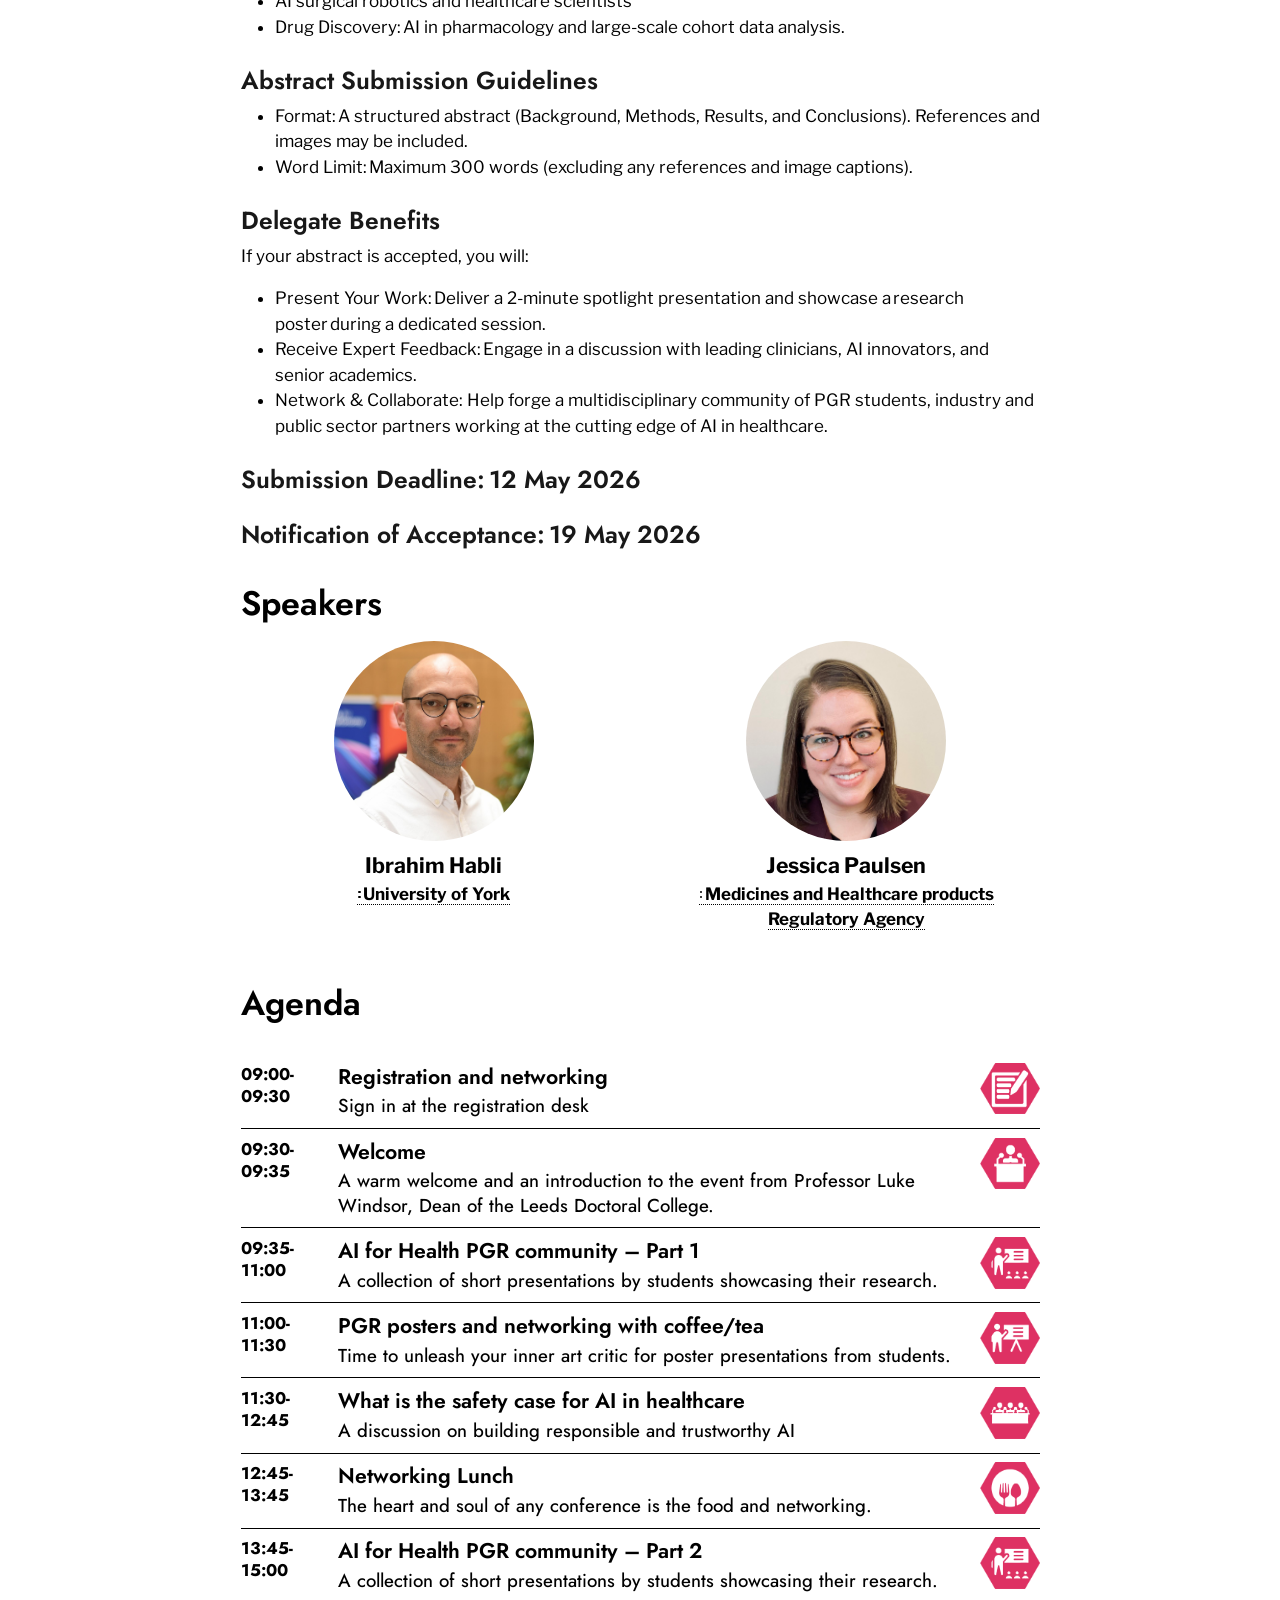
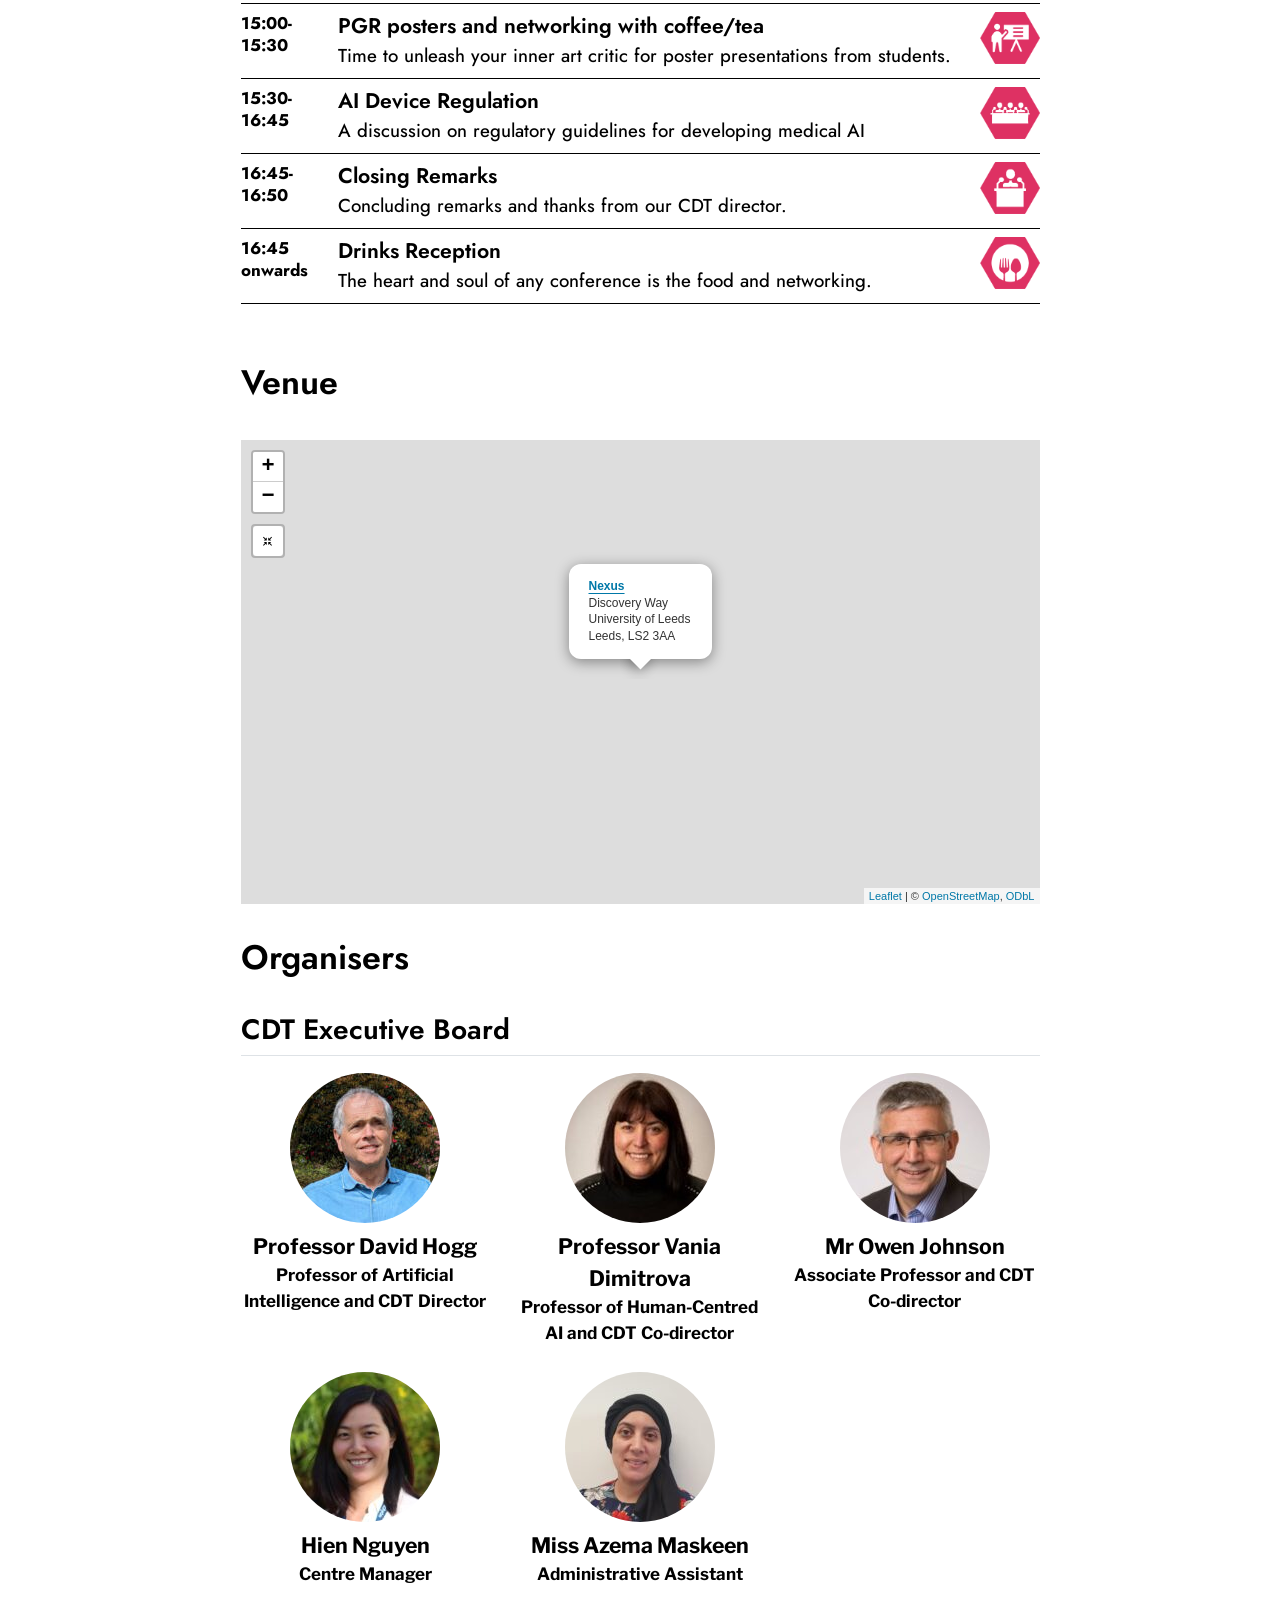
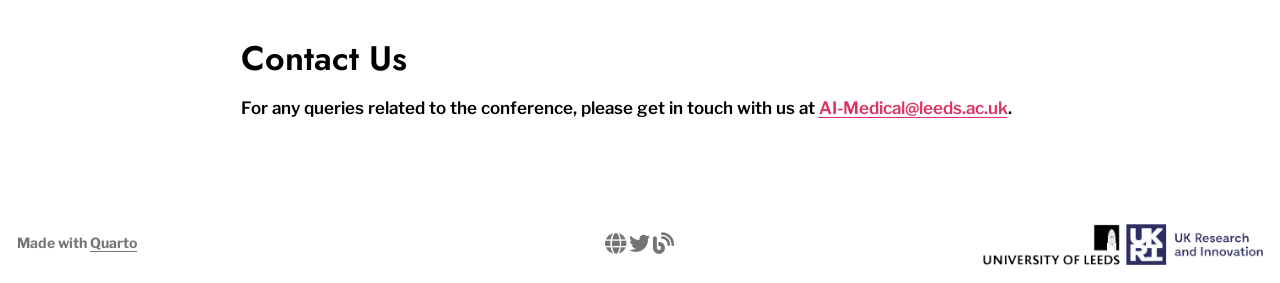
==== commit f7a3bb5d: "update agenda and deadlines" ====
--- a/docs/index.html
+++ b/docs/index.html
@@ -425,13 +425,13 @@
 </style>
 <div class="grid-gallery">
 <div>
-<p><a href="assets/imgs/gallery/conf2022.jpg" class="lightbox" data-gallery="quarto-grid-gallery" data-glightbox="description: .lightbox-desc-2;"><img src="assets/imgs/gallery/conf2022.jpg" class="grid-item img-fluid" loading="lazy"></a></p>
+<p><a href="assets/imgs/gallery/conf2022.jpg" class="lightbox" data-glightbox="description: .lightbox-desc-2;" data-gallery="quarto-grid-gallery"><img src="assets/imgs/gallery/conf2022.jpg" class="grid-item img-fluid" loading="lazy"></a></p>
 </div>
 <div>
-<p><a href="assets/imgs/gallery/conf2024.jpg" class="lightbox" data-gallery="quarto-grid-gallery" data-glightbox="description: .lightbox-desc-3;"><img src="assets/imgs/gallery/conf2024.jpg" class="grid-item img-fluid" loading="lazy"></a></p>
+<p><a href="assets/imgs/gallery/conf2024.jpg" class="lightbox" data-glightbox="description: .lightbox-desc-3;" data-gallery="quarto-grid-gallery"><img src="assets/imgs/gallery/conf2024.jpg" class="grid-item img-fluid" loading="lazy"></a></p>
 </div>
 <div>
-<p><a href="assets/imgs/gallery/conf2025.jpeg" class="lightbox" data-gallery="quarto-grid-gallery" data-glightbox="description: .lightbox-desc-4;"><img src="assets/imgs/gallery/conf2025.jpeg" class="grid-item img-fluid" loading="lazy"></a></p>
+<p><a href="assets/imgs/gallery/conf2025.jpeg" class="lightbox" data-glightbox="description: .lightbox-desc-4;" data-gallery="quarto-grid-gallery"><img src="assets/imgs/gallery/conf2025.jpeg" class="grid-item img-fluid" loading="lazy"></a></p>
 </div>
 </div>
 <div class="listing-no-matching d-none">
@@ -471,11 +471,11 @@
 <li>Network &amp; Collaborate: Help forge a multidisciplinary community of PGR students, industry and public sector partners working at the cutting edge of AI in healthcare.</li>
 </ul>
 </section>
-<section id="submission-deadline-27-april-2026" class="level3">
-<h3 class="anchored" data-anchor-id="submission-deadline-27-april-2026">Submission Deadline: 27 April 2026</h3>
+<section id="submission-deadline-12-may-2026" class="level3">
+<h3 class="anchored" data-anchor-id="submission-deadline-12-may-2026">Submission Deadline: 12 May 2026</h3>
 </section>
-<section id="notification-of-acceptance-8-may-2026" class="level3">
-<h3 class="anchored" data-anchor-id="notification-of-acceptance-8-may-2026">Notification of Acceptance: 8 May 2026</h3>
+<section id="notification-of-acceptance-19-may-2026" class="level3">
+<h3 class="anchored" data-anchor-id="notification-of-acceptance-19-may-2026">Notification of Acceptance: 19 May 2026</h3>
 </section>
 </div>
 </section>
@@ -528,7 +528,7 @@
         <div class="body">
             <p class="event-title">Welcome</p>
             
-            <p class="event-description">A warm welcome and an introduction to the event from our CDT director.</p>
+            <p class="event-description">A warm welcome and an introduction to the event from Professor Luke Windsor, Dean of the Leeds Doctoral College.</p>
             
         </div>
         <div class="logo">
@@ -684,8 +684,8 @@
 <hr style="height:1.5pt; visibility:hidden;">
 <div class="cell">
 <div class="cell-output-display">
-<div class="leaflet html-widget html-fill-item" id="htmlwidget-be6b6777cee32096b06a" style="width:100%;height:464px;"></div>
-<script type="application/json" data-for="htmlwidget-be6b6777cee32096b06a">{"x":{"options":{"crs":{"crsClass":"L.CRS.EPSG3857","code":null,"proj4def":null,"projectedBounds":null,"options":{}}},"setView":[[53.805251,-1.550028],15,[]],"calls":[{"method":"addTiles","args":["https://{s}.tile.openstreetmap.org/{z}/{x}/{y}.png",null,null,{"minZoom":0,"maxZoom":18,"tileSize":256,"subdomains":"abc","errorTileUrl":"","tms":false,"noWrap":false,"zoomOffset":0,"zoomReverse":false,"opacity":1,"zIndex":1,"detectRetina":false,"attribution":"&copy; <a href=\"https://openstreetmap.org/copyright/\">OpenStreetMap<\/a>,  <a href=\"https://opendatacommons.org/licenses/odbl/\">ODbL<\/a>"}]},{"method":"addEasyButton","args":[{"icon":"ion-arrow-shrink","title":"Reset View","onClick":"function(btn, map){ map.setView(map._initialCenter, map._initialZoom); }","position":"topleft"}]},{"method":"addPopups","args":[53.805251,-1.550028,"<a href='https://www.google.co.uk/maps/dir//Nexus+-+University+of+Leeds,+Discovery+Way,+Leeds+LS2+3AA/@53.8052821,-1.5502785,15z/data=!4m9!4m8!1m0!1m5!1m1!1s0x48795c028b513609:0x6014fd660699c8ee!2m2!1d-1.5502785!2d53.8052821!3e0' target='_blank' style='font-weight:bold'>Nexus<\/a><br/>Discovery Way<br/>University of Leeds<br/>Leeds, LS2 3AA",null,null,{"maxWidth":300,"minWidth":50,"autoPan":true,"keepInView":false,"closeButton":false,"closeOnClick":false,"className":"","autoClose":false}]}],"limits":{"lat":[53.805251,53.805251],"lng":[-1.550028,-1.550028]}},"evals":["calls.1.args.0.onClick"],"jsHooks":{"render":[{"code":"function(el, x, data) {\n  return (\nfunction(el, x){\n  var map = this;\n  map.whenReady(function(){\n    map._initialCenter = map.getCenter();\n    map._initialZoom = map.getZoom();\n  });\n}).call(this.getMap(), el, x, data);\n}","data":null}]}}</script>
+<div class="leaflet html-widget html-fill-item" id="htmlwidget-16f950defaaf9a10a459" style="width:100%;height:464px;"></div>
+<script type="application/json" data-for="htmlwidget-16f950defaaf9a10a459">{"x":{"options":{"crs":{"crsClass":"L.CRS.EPSG3857","code":null,"proj4def":null,"projectedBounds":null,"options":{}}},"setView":[[53.805251,-1.550028],15,[]],"calls":[{"method":"addTiles","args":["https://{s}.tile.openstreetmap.org/{z}/{x}/{y}.png",null,null,{"minZoom":0,"maxZoom":18,"tileSize":256,"subdomains":"abc","errorTileUrl":"","tms":false,"noWrap":false,"zoomOffset":0,"zoomReverse":false,"opacity":1,"zIndex":1,"detectRetina":false,"attribution":"&copy; <a href=\"https://openstreetmap.org/copyright/\">OpenStreetMap<\/a>,  <a href=\"https://opendatacommons.org/licenses/odbl/\">ODbL<\/a>"}]},{"method":"addEasyButton","args":[{"icon":"ion-arrow-shrink","title":"Reset View","onClick":"function(btn, map){ map.setView(map._initialCenter, map._initialZoom); }","position":"topleft"}]},{"method":"addPopups","args":[53.805251,-1.550028,"<a href='https://www.google.co.uk/maps/dir//Nexus+-+University+of+Leeds,+Discovery+Way,+Leeds+LS2+3AA/@53.8052821,-1.5502785,15z/data=!4m9!4m8!1m0!1m5!1m1!1s0x48795c028b513609:0x6014fd660699c8ee!2m2!1d-1.5502785!2d53.8052821!3e0' target='_blank' style='font-weight:bold'>Nexus<\/a><br/>Discovery Way<br/>University of Leeds<br/>Leeds, LS2 3AA",null,null,{"maxWidth":300,"minWidth":50,"autoPan":true,"keepInView":false,"closeButton":false,"closeOnClick":false,"className":"","autoClose":false}]}],"limits":{"lat":[53.805251,53.805251],"lng":[-1.550028,-1.550028]}},"evals":["calls.1.args.0.onClick"],"jsHooks":{"render":[{"code":"function(el, x, data) {\n  return (\nfunction(el, x){\n  var map = this;\n  map.whenReady(function(){\n    map._initialCenter = map.getCenter();\n    map._initialZoom = map.getZoom();\n  });\n}).call(this.getMap(), el, x, data);\n}","data":null}]}}</script>
 </div>
 </div>
 </section>
